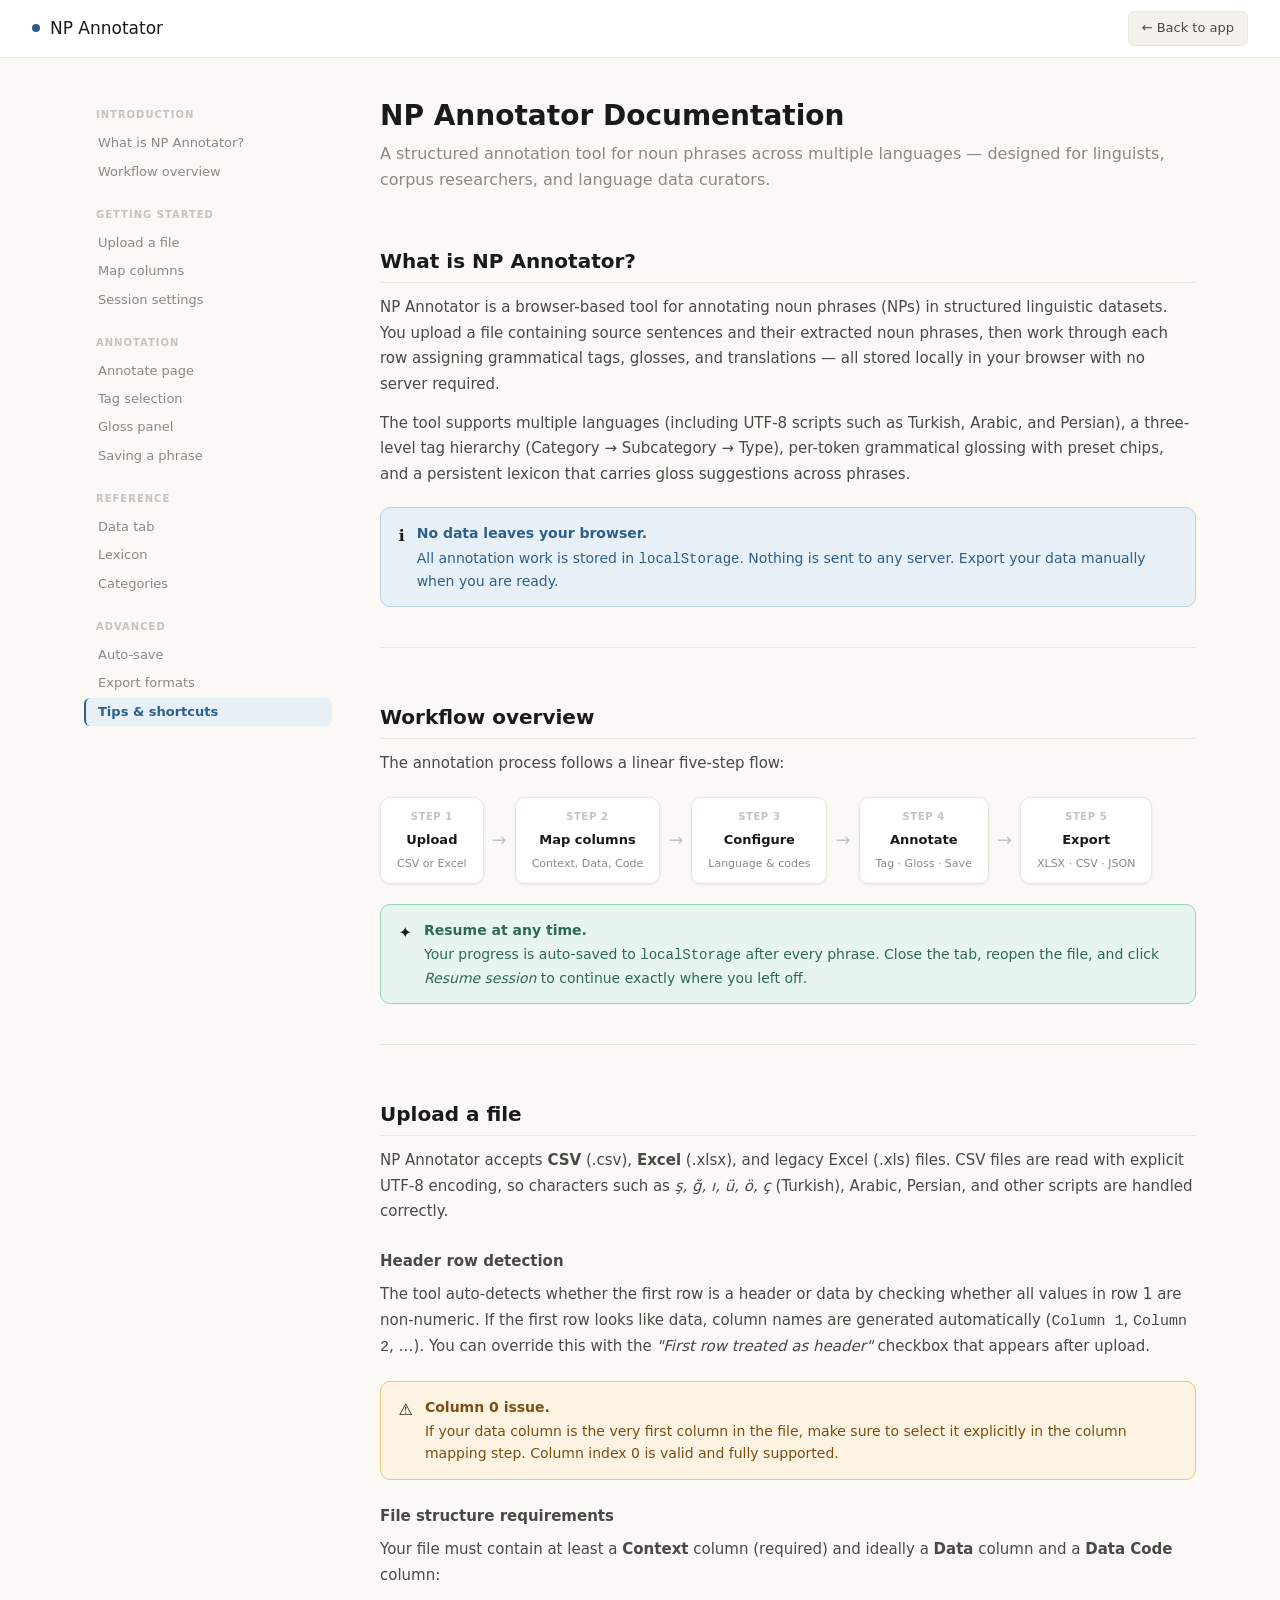
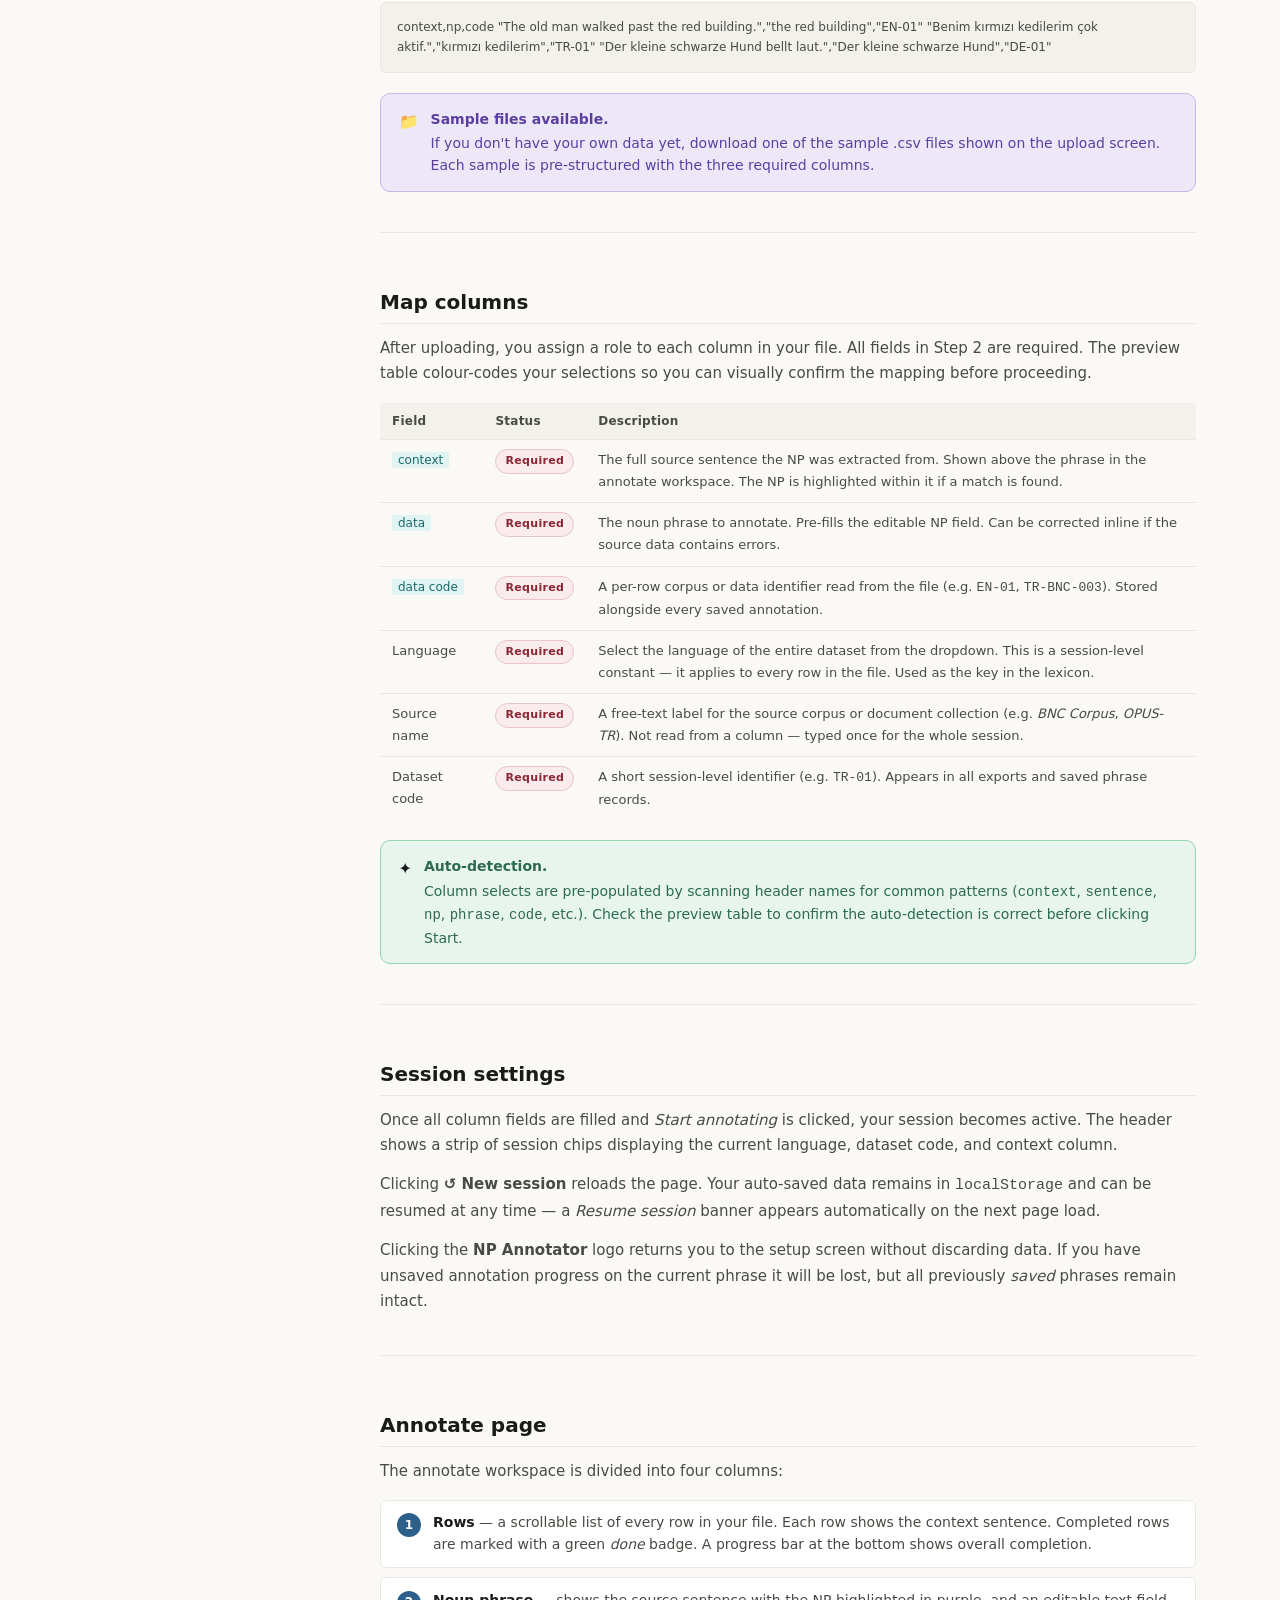
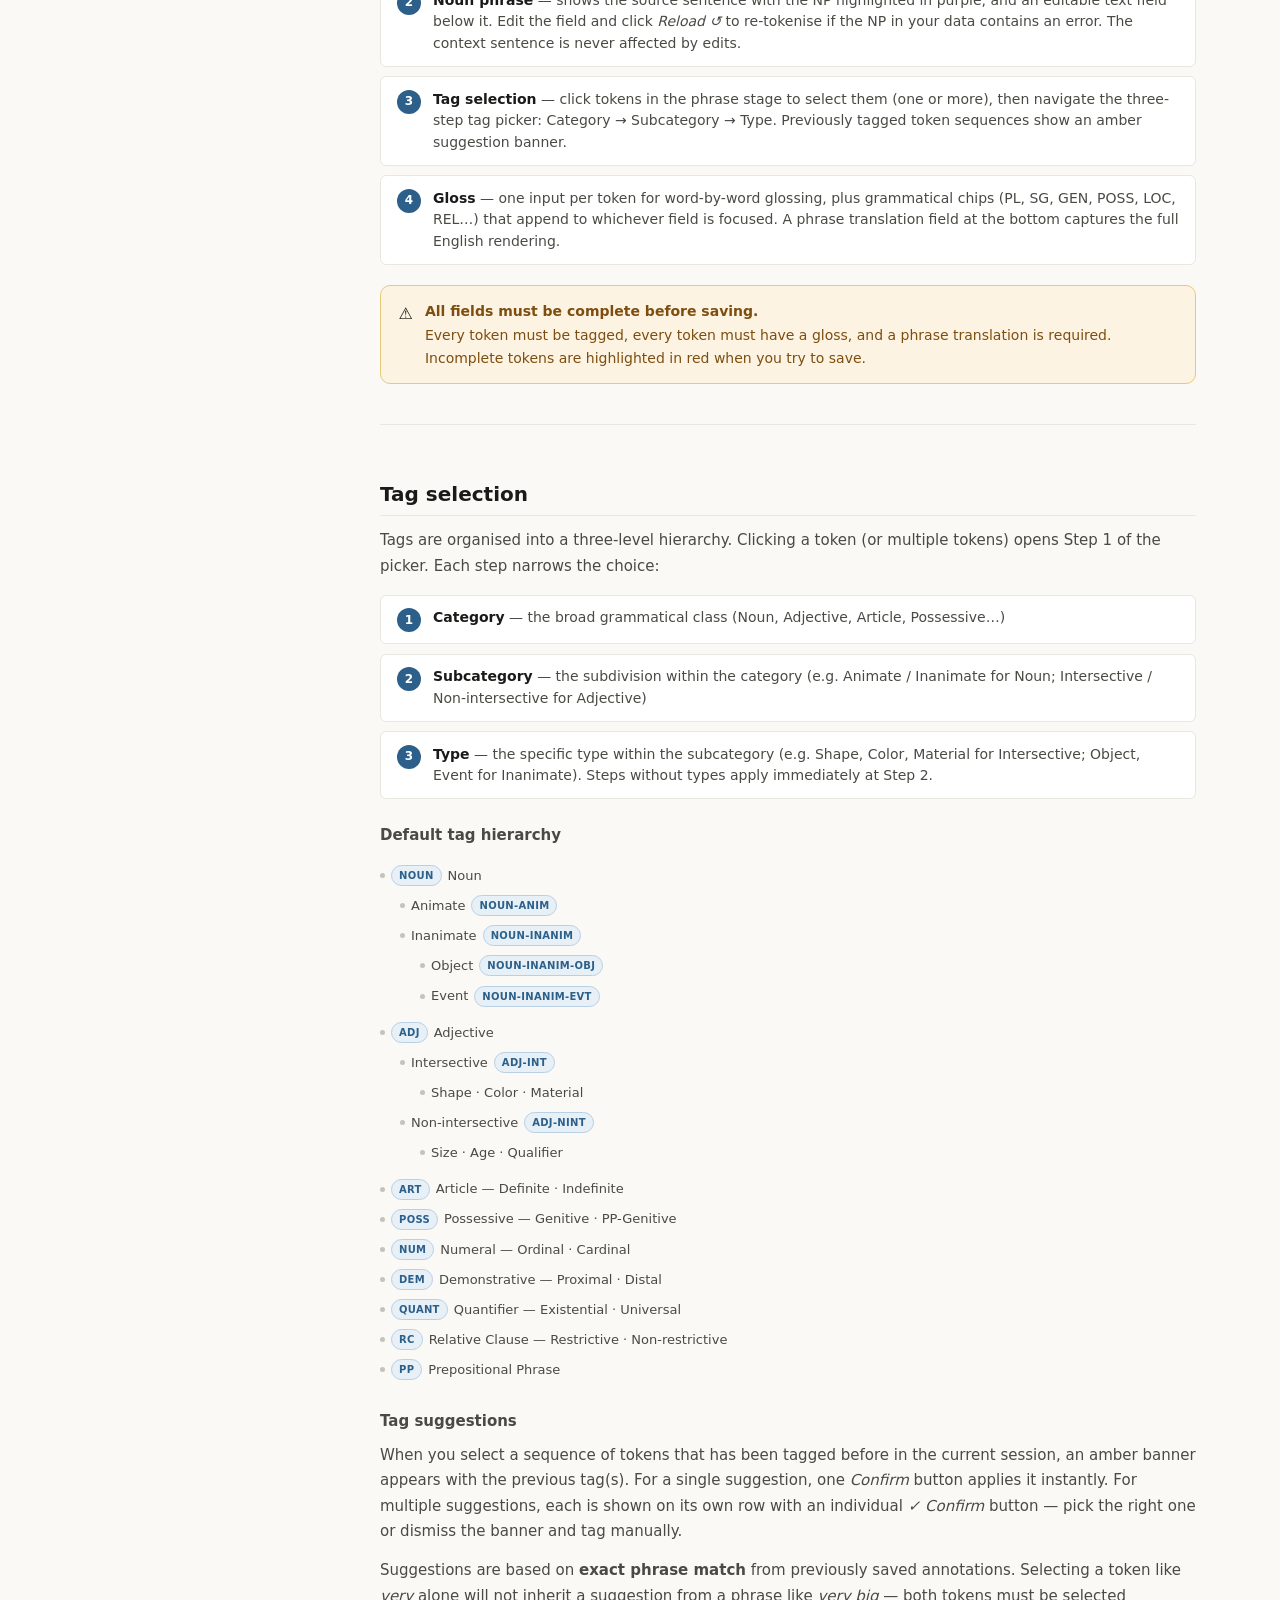
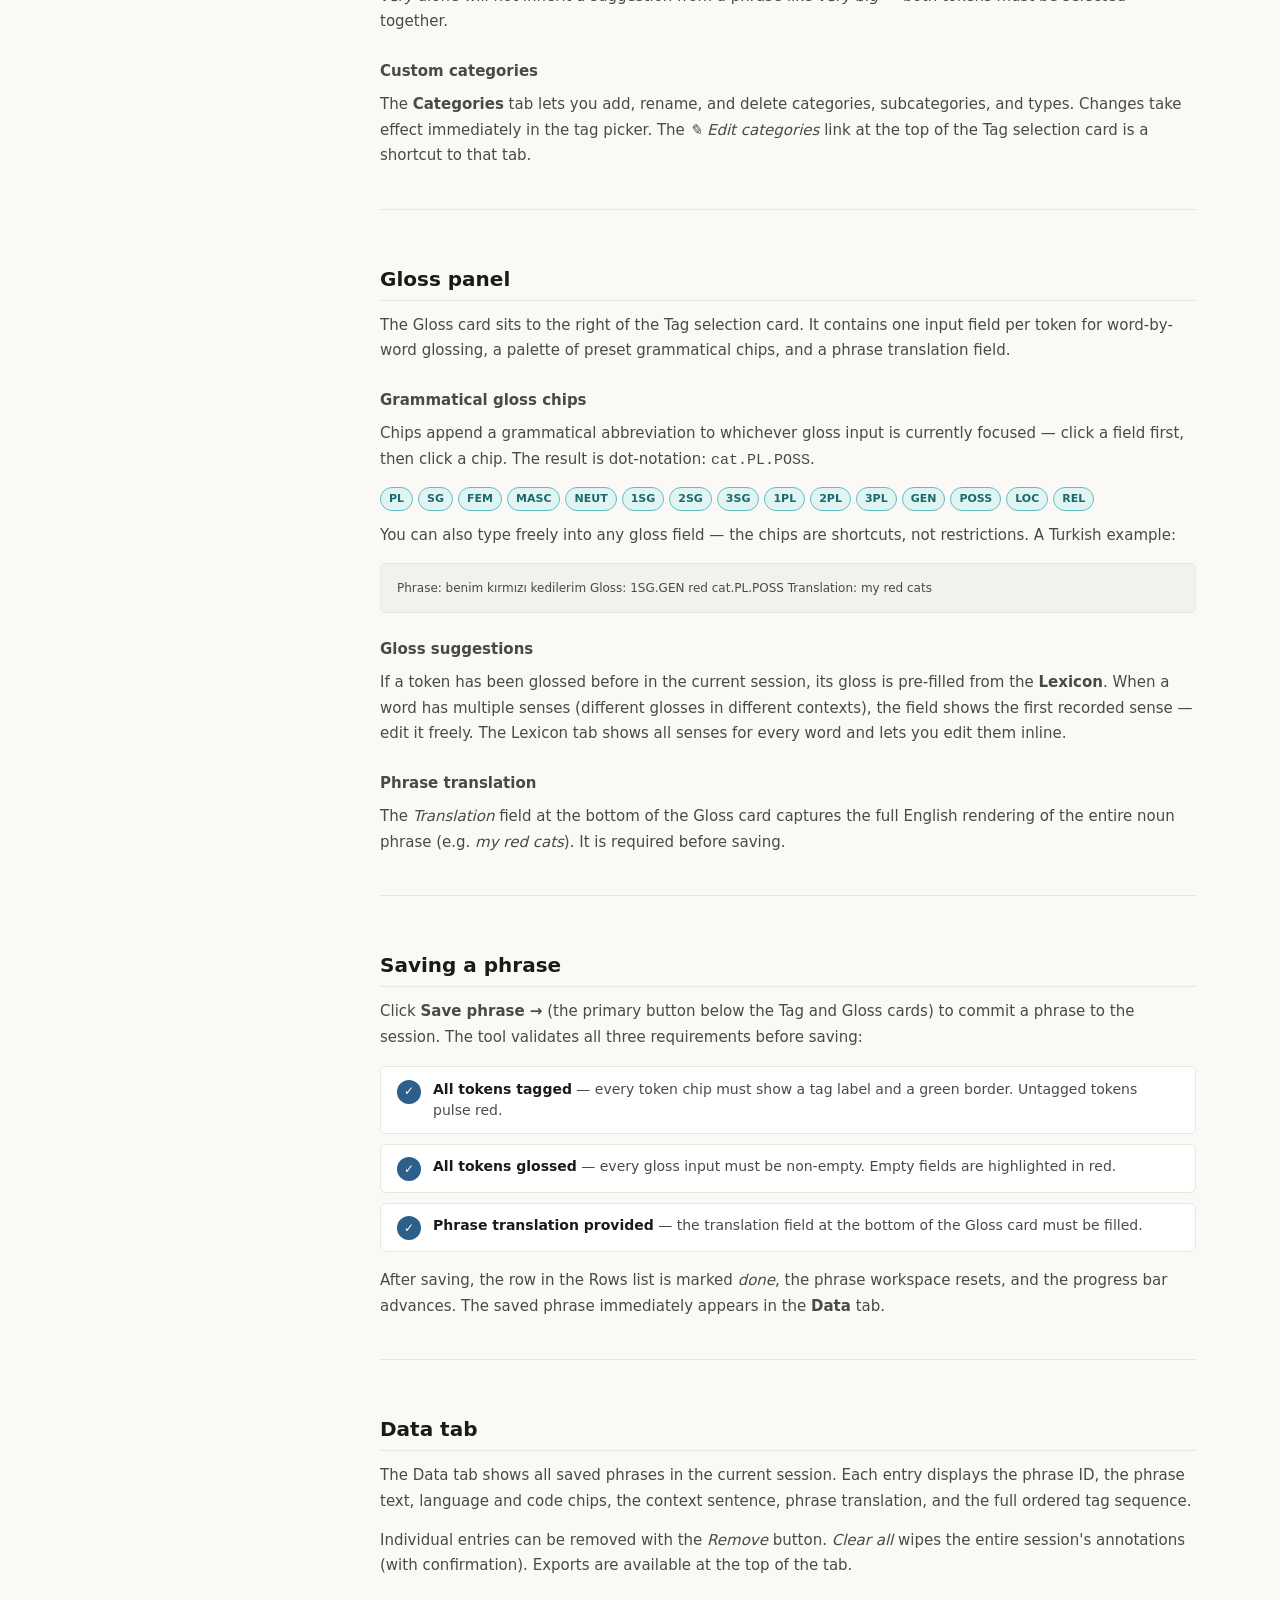
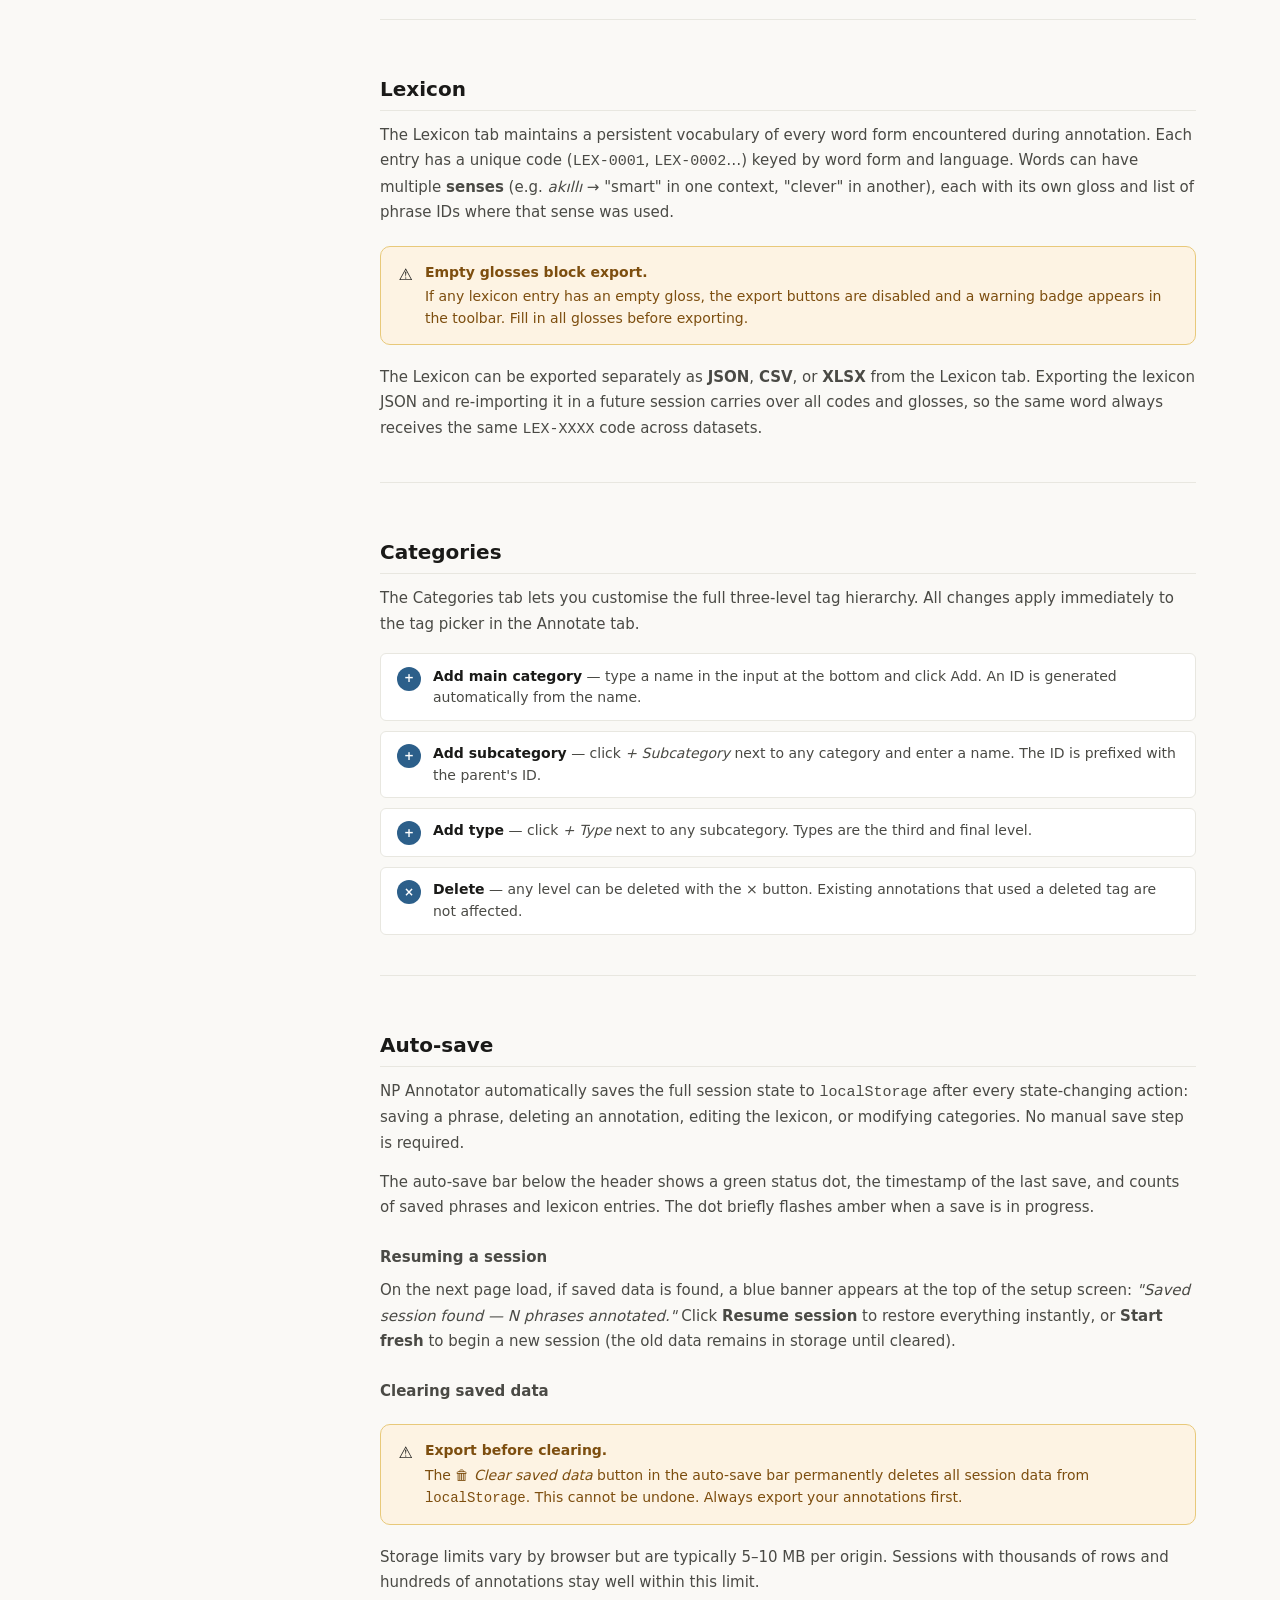
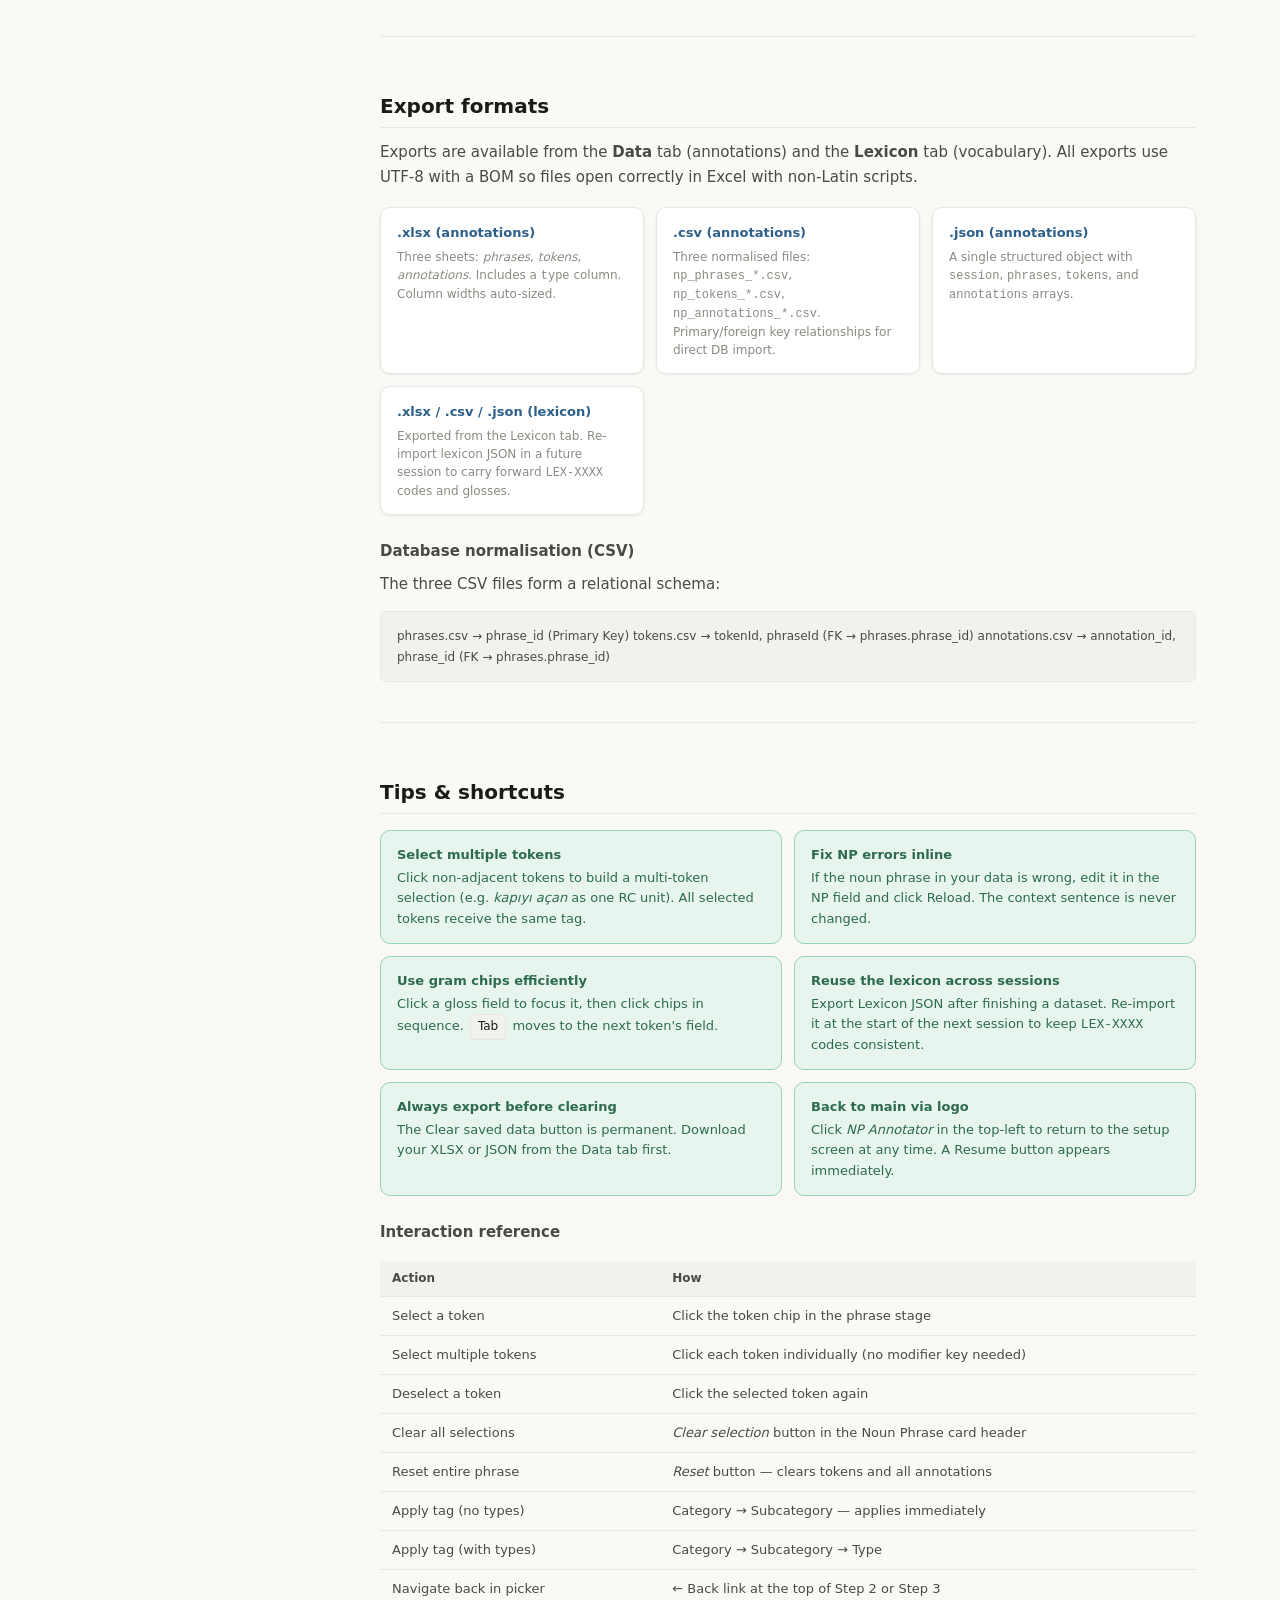
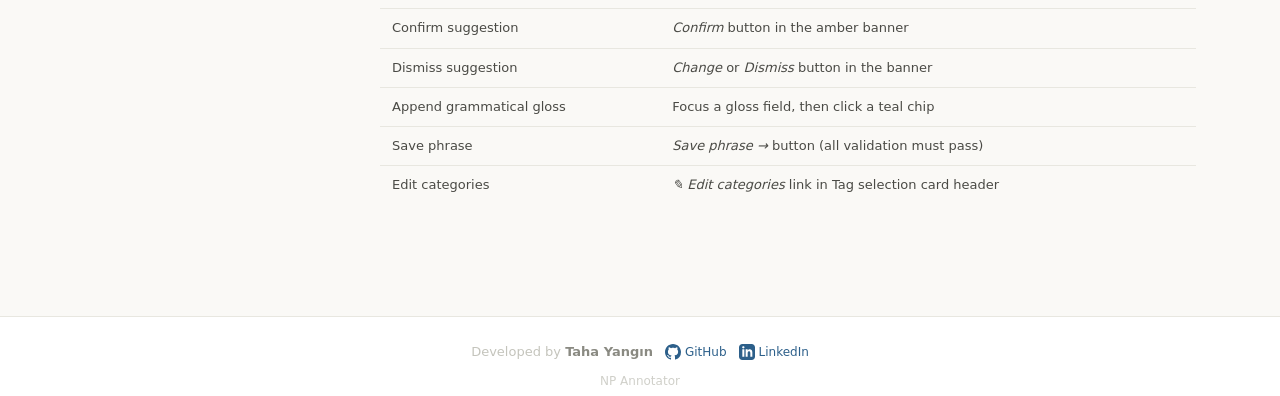
==== docs.html @ ec6b7343 "Commit" ====
<!DOCTYPE html>
<html lang="en">
<head>
<meta charset="UTF-8">
<meta name="viewport" content="width=device-width, initial-scale=1.0">
<meta name="robots" content="index, follow">
<title>NP Annotator — Documentation</title>
<link rel="canonical" href="https://tha-bit.github.io/docs.html" />
<meta name="description" content="Documentation for NP Annotator, a web-based tool for annotating noun phrases in linguistic datasets. Learn how to upload your data, configure annotation settings, and manage your lexicon."/>
<link rel="preload" href="docs.css" as="style">
<link rel="stylesheet" href="docs.css">
</head>
<body>

<!-- ══ HEADER ══ -->
<header>
  <a href="/" class="logo" title="Back to NP Annotator">
    <span class="logo-dot"></span>
    NP Annotator
  </a>
  <a href="/" class="back-link">
    ← Back to app
  </a>
</header>

<!-- ══ PAGE LAYOUT ══ -->
<div class="docs-layout">

  <!-- ══ SIDEBAR ══ -->
  <nav class="sidebar" aria-label="Documentation navigation">

    <div class="sidebar-heading">Introduction</div>
    <a href="#what-is"  class="sidebar-link">What is NP Annotator?</a>
    <a href="#workflow" class="sidebar-link">Workflow overview</a>

    <div class="sidebar-heading">Getting started</div>
    <a href="#upload"   class="sidebar-link">Upload a file</a>
    <a href="#columns"  class="sidebar-link">Map columns</a>
    <a href="#session"  class="sidebar-link">Session settings</a>

    <div class="sidebar-heading">Annotation</div>
    <a href="#annotate" class="sidebar-link">Annotate page</a>
    <a href="#tags"     class="sidebar-link">Tag selection</a>
    <a href="#gloss"    class="sidebar-link">Gloss panel</a>
    <a href="#saving"   class="sidebar-link">Saving a phrase</a>

    <div class="sidebar-heading">Reference</div>
    <a href="#data-tab"   class="sidebar-link">Data tab</a>
    <a href="#lexicon"    class="sidebar-link">Lexicon</a>
    <a href="#categories" class="sidebar-link">Categories</a>

    <div class="sidebar-heading">Advanced</div>
    <a href="#autosave" class="sidebar-link">Auto-save</a>
    <a href="#export"   class="sidebar-link">Export formats</a>
    <a href="#tips"     class="sidebar-link">Tips &amp; shortcuts</a>

  </nav>

  <!-- ══ CONTENT ══ -->
  <main class="docs-content">

    <h1 class="doc-title">NP Annotator Documentation</h1>
    <p class="doc-subtitle">
      A structured annotation tool for noun phrases across multiple languages —
      designed for linguists, corpus researchers, and language data curators.
    </p>

    <!-- ── What is NP Annotator ── -->
    <section class="doc-section" id="what-is">
      <h2 class="section-title">What is NP Annotator?</h2>
      <p>
        NP Annotator is a browser-based tool for annotating noun phrases (NPs) in structured linguistic datasets.
        You upload a file containing source sentences and their extracted noun phrases, then work through each row
        assigning grammatical tags, glosses, and translations — all stored locally in your browser with no server required.
      </p>
      <p>
        The tool supports multiple languages (including UTF-8 scripts such as Turkish, Arabic, and Persian),
        a three-level tag hierarchy (Category → Subcategory → Type), per-token grammatical glossing with
        preset chips, and a persistent lexicon that carries gloss suggestions across phrases.
      </p>
      <div class="callout info">
        <span class="callout-icon">ℹ</span>
        <div class="callout-body">
          <strong>No data leaves your browser.</strong>
          All annotation work is stored in <code>localStorage</code>. Nothing is sent to any server.
          Export your data manually when you are ready.
        </div>
      </div>
    </section>

    <hr class="divider">

    <!-- ── Workflow ── -->
    <section class="doc-section" id="workflow">
      <h2 class="section-title">Workflow overview</h2>
      <p>The annotation process follows a linear five-step flow:</p>

      <div class="workflow">
        <div class="wf-step">
          <span class="wf-step-num">Step 1</span>
          <span class="wf-step-label">Upload</span>
          <span class="wf-step-sub">CSV or Excel</span>
        </div>
        <span class="wf-arrow">→</span>
        <div class="wf-step">
          <span class="wf-step-num">Step 2</span>
          <span class="wf-step-label">Map columns</span>
          <span class="wf-step-sub">Context, Data, Code</span>
        </div>
        <span class="wf-arrow">→</span>
        <div class="wf-step">
          <span class="wf-step-num">Step 3</span>
          <span class="wf-step-label">Configure</span>
          <span class="wf-step-sub">Language &amp; codes</span>
        </div>
        <span class="wf-arrow">→</span>
        <div class="wf-step">
          <span class="wf-step-num">Step 4</span>
          <span class="wf-step-label">Annotate</span>
          <span class="wf-step-sub">Tag · Gloss · Save</span>
        </div>
        <span class="wf-arrow">→</span>
        <div class="wf-step">
          <span class="wf-step-num">Step 5</span>
          <span class="wf-step-label">Export</span>
          <span class="wf-step-sub">XLSX · CSV · JSON</span>
        </div>
      </div>

      <div class="callout tip">
        <span class="callout-icon">✦</span>
        <div class="callout-body">
          <strong>Resume at any time.</strong>
          Your progress is auto-saved to <code>localStorage</code> after every phrase. Close the tab, reopen the file,
          and click <em>Resume session</em> to continue exactly where you left off.
        </div>
      </div>
    </section>

    <hr class="divider">

    <!-- ── Upload ── -->
    <section class="doc-section" id="upload">
      <h2 class="section-title">Upload a file</h2>
      <p>
        NP Annotator accepts <strong>CSV</strong> (.csv), <strong>Excel</strong> (.xlsx), and legacy Excel (.xls) files.
        CSV files are read with explicit UTF-8 encoding, so characters such as <em>ş, ğ, ı, ü, ö, ç</em> (Turkish),
        Arabic, Persian, and other scripts are handled correctly.
      </p>

      <h3 class="subsection-title">Header row detection</h3>
      <p>
        The tool auto-detects whether the first row is a header or data by checking whether all values in row 1
        are non-numeric. If the first row looks like data, column names are generated automatically
        (<code>Column 1</code>, <code>Column 2</code>, …). You can override this with the
        <em>"First row treated as header"</em> checkbox that appears after upload.
      </p>

      <div class="callout warn">
        <span class="callout-icon">⚠</span>
        <div class="callout-body">
          <strong>Column 0 issue.</strong>
          If your data column is the very first column in the file, make sure to select it explicitly
          in the column mapping step. Column index 0 is valid and fully supported.
        </div>
      </div>

      <h3 class="subsection-title">File structure requirements</h3>
      <p>Your file must contain at least a <strong>Context</strong> column (required) and ideally a
      <strong>Data</strong> column and a <strong>Data Code</strong> column:</p>

      <div class="code-block">
context,np,code
"The old man walked past the red building.","the red building","EN-01"
"Benim kırmızı kedilerim çok aktif.","kırmızı kedilerim","TR-01"
"Der kleine schwarze Hund bellt laut.","Der kleine schwarze Hund","DE-01"
      </div>

      <div class="callout note">
        <span class="callout-icon">📁</span>
        <div class="callout-body">
          <strong>Sample files available.</strong>
          If you don't have your own data yet, download one of the sample .csv files shown on the upload screen.
          Each sample is pre-structured with the three required columns.
        </div>
      </div>
    </section>

    <hr class="divider">

    <!-- ── Column mapping ── -->
    <section class="doc-section" id="columns">
      <h2 class="section-title">Map columns</h2>
      <p>
        After uploading, you assign a role to each column in your file. All fields in Step 2 are required.
        The preview table colour-codes your selections so you can visually confirm the mapping before proceeding.
      </p>

      <table class="col-map-table">
        <thead>
          <tr>
            <th>Field</th>
            <th>Status</th>
            <th>Description</th>
          </tr>
        </thead>
        <tbody>
          <tr>
            <td><span class="col-name">context</span></td>
            <td><span class="badge badge-required">Required</span></td>
            <td>The full source sentence the NP was extracted from. Shown above the phrase in the annotate workspace. The NP is highlighted within it if a match is found.</td>
          </tr>
          <tr>
            <td><span class="col-name">data</span></td>
            <td><span class="badge badge-required">Required</span></td>
            <td>The noun phrase to annotate. Pre-fills the editable NP field. Can be corrected inline if the source data contains errors.</td>
          </tr>
          <tr>
            <td><span class="col-name">data code</span></td>
            <td><span class="badge badge-required">Required</span></td>
            <td>A per-row corpus or data identifier read from the file (e.g. <code>EN-01</code>, <code>TR-BNC-003</code>). Stored alongside every saved annotation.</td>
          </tr>
          <tr>
            <td>Language</td>
            <td><span class="badge badge-required">Required</span></td>
            <td>Select the language of the entire dataset from the dropdown. This is a session-level constant — it applies to every row in the file. Used as the key in the lexicon.</td>
          </tr>
          <tr>
            <td>Source name</td>
            <td><span class="badge badge-required">Required</span></td>
            <td>A free-text label for the source corpus or document collection (e.g. <em>BNC Corpus</em>, <em>OPUS-TR</em>). Not read from a column — typed once for the whole session.</td>
          </tr>
          <tr>
            <td>Dataset code</td>
            <td><span class="badge badge-required">Required</span></td>
            <td>A short session-level identifier (e.g. <code>TR-01</code>). Appears in all exports and saved phrase records.</td>
          </tr>
        </tbody>
      </table>

      <div class="callout tip">
        <span class="callout-icon">✦</span>
        <div class="callout-body">
          <strong>Auto-detection.</strong>
          Column selects are pre-populated by scanning header names for common patterns
          (<code>context</code>, <code>sentence</code>, <code>np</code>, <code>phrase</code>, <code>code</code>, etc.).
          Check the preview table to confirm the auto-detection is correct before clicking Start.
        </div>
      </div>
    </section>

    <hr class="divider">

    <!-- ── Session settings ── -->
    <section class="doc-section" id="session">
      <h2 class="section-title">Session settings</h2>
      <p>
        Once all column fields are filled and <em>Start annotating</em> is clicked, your session becomes active.
        The header shows a strip of session chips displaying the current language, dataset code, and context column.
      </p>
      <p>
        Clicking <strong>↺ New session</strong> reloads the page. Your auto-saved data remains in
        <code>localStorage</code> and can be resumed at any time — a <em>Resume session</em> banner
        appears automatically on the next page load.
      </p>
      <p>
        Clicking the <strong>NP Annotator</strong> logo returns you to the setup screen without discarding data.
        If you have unsaved annotation progress on the current phrase it will be lost, but all previously
        <em>saved</em> phrases remain intact.
      </p>
    </section>

    <hr class="divider">

    <!-- ── Annotate page ── -->
    <section class="doc-section" id="annotate">
      <h2 class="section-title">Annotate page</h2>
      <p>The annotate workspace is divided into four columns:</p>

      <ol class="step-list">
        <li>
          <span class="step-num-badge">1</span>
          <div class="step-body">
            <strong>Rows</strong> — a scrollable list of every row in your file.
            Each row shows the context sentence. Completed rows are marked with a green <em>done</em> badge.
            A progress bar at the bottom shows overall completion.
          </div>
        </li>
        <li>
          <span class="step-num-badge">2</span>
          <div class="step-body">
            <strong>Noun phrase</strong> — shows the source sentence with the NP highlighted in purple,
            and an editable text field below it. Edit the field and click <em>Reload ↺</em> to re-tokenise
            if the NP in your data contains an error. The context sentence is never affected by edits.
          </div>
        </li>
        <li>
          <span class="step-num-badge">3</span>
          <div class="step-body">
            <strong>Tag selection</strong> — click tokens in the phrase stage to select them (one or more),
            then navigate the three-step tag picker: Category → Subcategory → Type.
            Previously tagged token sequences show an amber suggestion banner.
          </div>
        </li>
        <li>
          <span class="step-num-badge">4</span>
          <div class="step-body">
            <strong>Gloss</strong> — one input per token for word-by-word glossing, plus grammatical chips
            (PL, SG, GEN, POSS, LOC, REL…) that append to whichever field is focused.
            A phrase translation field at the bottom captures the full English rendering.
          </div>
        </li>
      </ol>

      <div class="callout warn">
        <span class="callout-icon">⚠</span>
        <div class="callout-body">
          <strong>All fields must be complete before saving.</strong>
          Every token must be tagged, every token must have a gloss, and a phrase translation is required.
          Incomplete tokens are highlighted in red when you try to save.
        </div>
      </div>
    </section>

    <hr class="divider">

    <!-- ── Tag selection ── -->
    <section class="doc-section" id="tags">
      <h2 class="section-title">Tag selection</h2>
      <p>
        Tags are organised into a three-level hierarchy. Clicking a token (or multiple tokens) opens
        Step 1 of the picker. Each step narrows the choice:
      </p>

      <ol class="step-list">
        <li><span class="step-num-badge">1</span><div class="step-body"><strong>Category</strong> — the broad grammatical class (Noun, Adjective, Article, Possessive…)</div></li>
        <li><span class="step-num-badge">2</span><div class="step-body"><strong>Subcategory</strong> — the subdivision within the category (e.g. Animate / Inanimate for Noun; Intersective / Non-intersective for Adjective)</div></li>
        <li><span class="step-num-badge">3</span><div class="step-body"><strong>Type</strong> — the specific type within the subcategory (e.g. Shape, Color, Material for Intersective; Object, Event for Inanimate). Steps without types apply immediately at Step 2.</div></li>
      </ol>

      <h3 class="subsection-title">Default tag hierarchy</h3>
      <div class="tag-tree">

        <div class="tag-tree-row"><span class="tag-tree-dot"></span><span class="badge badge-tag">NOUN</span> Noun</div>
        <div class="tag-tree-row tag-tree-indent"><span class="tag-tree-dot"></span> Animate <span class="badge badge-tag">NOUN-ANIM</span></div>
        <div class="tag-tree-row tag-tree-indent"><span class="tag-tree-dot"></span> Inanimate <span class="badge badge-tag">NOUN-INANIM</span></div>
        <div class="tag-tree-row tag-tree-indent-2"><span class="tag-tree-dot"></span> Object <span class="badge badge-tag">NOUN-INANIM-OBJ</span></div>
        <div class="tag-tree-row tag-tree-indent-2"><span class="tag-tree-dot"></span> Event <span class="badge badge-tag">NOUN-INANIM-EVT</span></div>

        <div class="tag-tree-row" style="margin-top:.4rem"><span class="tag-tree-dot"></span><span class="badge badge-tag">ADJ</span> Adjective</div>
        <div class="tag-tree-row tag-tree-indent"><span class="tag-tree-dot"></span> Intersective <span class="badge badge-tag">ADJ-INT</span></div>
        <div class="tag-tree-row tag-tree-indent-2"><span class="tag-tree-dot"></span> Shape · Color · Material</div>
        <div class="tag-tree-row tag-tree-indent"><span class="tag-tree-dot"></span> Non-intersective <span class="badge badge-tag">ADJ-NINT</span></div>
        <div class="tag-tree-row tag-tree-indent-2"><span class="tag-tree-dot"></span> Size · Age · Qualifier</div>

        <div class="tag-tree-row" style="margin-top:.4rem"><span class="tag-tree-dot"></span><span class="badge badge-tag">ART</span> Article — Definite · Indefinite</div>
        <div class="tag-tree-row"><span class="tag-tree-dot"></span><span class="badge badge-tag">POSS</span> Possessive — Genitive · PP-Genitive</div>
        <div class="tag-tree-row"><span class="tag-tree-dot"></span><span class="badge badge-tag">NUM</span> Numeral — Ordinal · Cardinal</div>
        <div class="tag-tree-row"><span class="tag-tree-dot"></span><span class="badge badge-tag">DEM</span> Demonstrative — Proximal · Distal</div>
        <div class="tag-tree-row"><span class="tag-tree-dot"></span><span class="badge badge-tag">QUANT</span> Quantifier — Existential · Universal</div>
        <div class="tag-tree-row"><span class="tag-tree-dot"></span><span class="badge badge-tag">RC</span> Relative Clause — Restrictive · Non-restrictive</div>
        <div class="tag-tree-row"><span class="tag-tree-dot"></span><span class="badge badge-tag">PP</span> Prepositional Phrase</div>
      </div>

      <h3 class="subsection-title">Tag suggestions</h3>
      <p>
        When you select a sequence of tokens that has been tagged before in the current session,
        an amber banner appears with the previous tag(s). For a single suggestion, one
        <em>Confirm</em> button applies it instantly. For multiple suggestions, each is shown
        on its own row with an individual <em>✓ Confirm</em> button — pick the right one or
        dismiss the banner and tag manually.
      </p>
      <p>
        Suggestions are based on <strong>exact phrase match</strong> from previously saved annotations.
        Selecting a token like <em>very</em> alone will not inherit a suggestion from a phrase like <em>very big</em> — both
        tokens must be selected together.
      </p>

      <h3 class="subsection-title">Custom categories</h3>
      <p>
        The <strong>Categories</strong> tab lets you add, rename, and delete categories, subcategories, and types.
        Changes take effect immediately in the tag picker. The <em>✎ Edit categories</em> link at the top of
        the Tag selection card is a shortcut to that tab.
      </p>
    </section>

    <hr class="divider">

    <!-- ── Gloss panel ── -->
    <section class="doc-section" id="gloss">
      <h2 class="section-title">Gloss panel</h2>
      <p>
        The Gloss card sits to the right of the Tag selection card. It contains one input field per token
        for word-by-word glossing, a palette of preset grammatical chips, and a phrase translation field.
      </p>

      <h3 class="subsection-title">Grammatical gloss chips</h3>
      <p>
        Chips append a grammatical abbreviation to whichever gloss input is currently focused —
        click a field first, then click a chip. The result is dot-notation: <code>cat.PL.POSS</code>.
      </p>
      <div class="gram-chips-preview">
        <span class="gram-chip-doc">PL</span>
        <span class="gram-chip-doc">SG</span>
        <span class="gram-chip-doc">FEM</span>
        <span class="gram-chip-doc">MASC</span>
        <span class="gram-chip-doc">NEUT</span>
        <span class="gram-chip-doc">1SG</span>
        <span class="gram-chip-doc">2SG</span>
        <span class="gram-chip-doc">3SG</span>
        <span class="gram-chip-doc">1PL</span>
        <span class="gram-chip-doc">2PL</span>
        <span class="gram-chip-doc">3PL</span>
        <span class="gram-chip-doc">GEN</span>
        <span class="gram-chip-doc">POSS</span>
        <span class="gram-chip-doc">LOC</span>
        <span class="gram-chip-doc">REL</span>
      </div>

      <p>
        You can also type freely into any gloss field — the chips are shortcuts, not restrictions.
        A Turkish example:
      </p>
      <div class="code-block">
Phrase:  benim   kırmızı   kedilerim
Gloss:   1SG.GEN   red     cat.PL.POSS
Translation: my red cats
      </div>

      <h3 class="subsection-title">Gloss suggestions</h3>
      <p>
        If a token has been glossed before in the current session, its gloss is pre-filled from the
        <strong>Lexicon</strong>. When a word has multiple senses (different glosses in different contexts),
        the field shows the first recorded sense — edit it freely. The Lexicon tab shows all senses for
        every word and lets you edit them inline.
      </p>

      <h3 class="subsection-title">Phrase translation</h3>
      <p>
        The <em>Translation</em> field at the bottom of the Gloss card captures the full English
        rendering of the entire noun phrase (e.g. <em>my red cats</em>). It is required before saving.
      </p>
    </section>

    <hr class="divider">

    <!-- ── Saving ── -->
    <section class="doc-section" id="saving">
      <h2 class="section-title">Saving a phrase</h2>
      <p>
        Click <strong>Save phrase →</strong> (the primary button below the Tag and Gloss cards) to commit
        a phrase to the session. The tool validates all three requirements before saving:
      </p>
      <ol class="step-list">
        <li><span class="step-num-badge">✓</span><div class="step-body"><strong>All tokens tagged</strong> — every token chip must show a tag label and a green border. Untagged tokens pulse red.</div></li>
        <li><span class="step-num-badge">✓</span><div class="step-body"><strong>All tokens glossed</strong> — every gloss input must be non-empty. Empty fields are highlighted in red.</div></li>
        <li><span class="step-num-badge">✓</span><div class="step-body"><strong>Phrase translation provided</strong> — the translation field at the bottom of the Gloss card must be filled.</div></li>
      </ol>
      <p>
        After saving, the row in the Rows list is marked <em>done</em>, the phrase workspace resets,
        and the progress bar advances. The saved phrase immediately appears in the <strong>Data</strong> tab.
      </p>
    </section>

    <hr class="divider">

    <!-- ── Data tab ── -->
    <section class="doc-section" id="data-tab">
      <h2 class="section-title">Data tab</h2>
      <p>
        The Data tab shows all saved phrases in the current session. Each entry displays the phrase ID,
        the phrase text, language and code chips, the context sentence, phrase translation, and the full
        ordered tag sequence.
      </p>
      <p>
        Individual entries can be removed with the <em>Remove</em> button. <em>Clear all</em> wipes
        the entire session's annotations (with confirmation). Exports are available at the top of the tab.
      </p>
    </section>

    <hr class="divider">

    <!-- ── Lexicon ── -->
    <section class="doc-section" id="lexicon">
      <h2 class="section-title">Lexicon</h2>
      <p>
        The Lexicon tab maintains a persistent vocabulary of every word form encountered during annotation.
        Each entry has a unique code (<code>LEX-0001</code>, <code>LEX-0002</code>…) keyed by
        word form and language. Words can have multiple <strong>senses</strong> (e.g. <em>akıllı</em>
        → "smart" in one context, "clever" in another), each with its own gloss and list of phrase IDs
        where that sense was used.
      </p>

      <div class="callout warn">
        <span class="callout-icon">⚠</span>
        <div class="callout-body">
          <strong>Empty glosses block export.</strong>
          If any lexicon entry has an empty gloss, the export buttons are disabled and a warning
          badge appears in the toolbar. Fill in all glosses before exporting.
        </div>
      </div>

      <p>
        The Lexicon can be exported separately as <strong>JSON</strong>, <strong>CSV</strong>, or
        <strong>XLSX</strong> from the Lexicon tab. Exporting the lexicon JSON and re-importing it
        in a future session carries over all codes and glosses, so the same word always receives
        the same <code>LEX-XXXX</code> code across datasets.
      </p>
    </section>

    <hr class="divider">

    <!-- ── Categories ── -->
    <section class="doc-section" id="categories">
      <h2 class="section-title">Categories</h2>
      <p>
        The Categories tab lets you customise the full three-level tag hierarchy.
        All changes apply immediately to the tag picker in the Annotate tab.
      </p>
      <ul class="step-list">
        <li><span class="step-num-badge">+</span><div class="step-body"><strong>Add main category</strong> — type a name in the input at the bottom and click Add. An ID is generated automatically from the name.</div></li>
        <li><span class="step-num-badge">+</span><div class="step-body"><strong>Add subcategory</strong> — click <em>+ Subcategory</em> next to any category and enter a name. The ID is prefixed with the parent's ID.</div></li>
        <li><span class="step-num-badge">+</span><div class="step-body"><strong>Add type</strong> — click <em>+ Type</em> next to any subcategory. Types are the third and final level.</div></li>
        <li><span class="step-num-badge">×</span><div class="step-body"><strong>Delete</strong> — any level can be deleted with the × button. Existing annotations that used a deleted tag are not affected.</div></li>
      </ul>
    </section>

    <hr class="divider">

    <!-- ── Auto-save ── -->
    <section class="doc-section" id="autosave">
      <h2 class="section-title">Auto-save</h2>
      <p>
        NP Annotator automatically saves the full session state to <code>localStorage</code> after every
        state-changing action: saving a phrase, deleting an annotation, editing the lexicon, or modifying
        categories. No manual save step is required.
      </p>
      <p>
        The auto-save bar below the header shows a green status dot, the timestamp of the last save,
        and counts of saved phrases and lexicon entries. The dot briefly flashes amber when a save
        is in progress.
      </p>
      <h3 class="subsection-title">Resuming a session</h3>
      <p>
        On the next page load, if saved data is found, a blue banner appears at the top of the setup screen:
        <em>"Saved session found — N phrases annotated."</em> Click <strong>Resume session</strong> to
        restore everything instantly, or <strong>Start fresh</strong> to begin a new session
        (the old data remains in storage until cleared).
      </p>
      <h3 class="subsection-title">Clearing saved data</h3>
      <div class="callout warn">
        <span class="callout-icon">⚠</span>
        <div class="callout-body">
          <strong>Export before clearing.</strong>
          The 🗑 <em>Clear saved data</em> button in the auto-save bar permanently deletes all session data
          from <code>localStorage</code>. This cannot be undone. Always export your annotations first.
        </div>
      </div>
      <p>
        Storage limits vary by browser but are typically 5–10 MB per origin.
        Sessions with thousands of rows and hundreds of annotations stay well within this limit.
      </p>
    </section>

    <hr class="divider">

    <!-- ── Export ── -->
    <section class="doc-section" id="export">
      <h2 class="section-title">Export formats</h2>
      <p>
        Exports are available from the <strong>Data</strong> tab (annotations) and the
        <strong>Lexicon</strong> tab (vocabulary). All exports use UTF-8 with a BOM so files
        open correctly in Excel with non-Latin scripts.
      </p>

      <div class="export-cards">
        <div class="export-card">
          <div class="export-card-format">.xlsx (annotations)</div>
          <div class="export-card-desc">Three sheets: <em>phrases</em>, <em>tokens</em>, <em>annotations</em>. Includes a <code>type</code> column. Column widths auto-sized.</div>
        </div>
        <div class="export-card">
          <div class="export-card-format">.csv (annotations)</div>
          <div class="export-card-desc">Three normalised files: <code>np_phrases_*.csv</code>, <code>np_tokens_*.csv</code>, <code>np_annotations_*.csv</code>. Primary/foreign key relationships for direct DB import.</div>
        </div>
        <div class="export-card">
          <div class="export-card-format">.json (annotations)</div>
          <div class="export-card-desc">A single structured object with <code>session</code>, <code>phrases</code>, <code>tokens</code>, and <code>annotations</code> arrays.</div>
        </div>
        <div class="export-card">
          <div class="export-card-format">.xlsx / .csv / .json (lexicon)</div>
          <div class="export-card-desc">Exported from the Lexicon tab. Re-import lexicon JSON in a future session to carry forward <code>LEX-XXXX</code> codes and glosses.</div>
        </div>
      </div>

      <h3 class="subsection-title">Database normalisation (CSV)</h3>
      <p>The three CSV files form a relational schema:</p>
      <div class="code-block">
phrases.csv  →  phrase_id  (Primary Key)
tokens.csv   →  tokenId, phraseId  (FK → phrases.phrase_id)
annotations.csv → annotation_id, phrase_id  (FK → phrases.phrase_id)
      </div>
    </section>

    <hr class="divider">

    <!-- ── Tips ── -->
    <section class="doc-section" id="tips">
      <h2 class="section-title">Tips &amp; shortcuts</h2>

      <div class="tips-grid">
        <div class="tip-card">
          <strong>Select multiple tokens</strong>
          Click non-adjacent tokens to build a multi-token selection (e.g. <em>kapıyı açan</em> as one RC unit). All selected tokens receive the same tag.
        </div>
        <div class="tip-card">
          <strong>Fix NP errors inline</strong>
          If the noun phrase in your data is wrong, edit it in the NP field and click Reload. The context sentence is never changed.
        </div>
        <div class="tip-card">
          <strong>Use gram chips efficiently</strong>
          Click a gloss field to focus it, then click chips in sequence. <kbd>Tab</kbd> moves to the next token's field.
        </div>
        <div class="tip-card">
          <strong>Reuse the lexicon across sessions</strong>
          Export Lexicon JSON after finishing a dataset. Re-import it at the start of the next session to keep <code>LEX-XXXX</code> codes consistent.
        </div>
        <div class="tip-card">
          <strong>Always export before clearing</strong>
          The Clear saved data button is permanent. Download your XLSX or JSON from the Data tab first.
        </div>
        <div class="tip-card">
          <strong>Back to main via logo</strong>
          Click <em>NP Annotator</em> in the top-left to return to the setup screen at any time. A Resume button appears immediately.
        </div>
      </div>

      <h3 class="subsection-title">Interaction reference</h3>
      <table class="shortcut-table">
        <thead>
          <tr>
            <th>Action</th>
            <th>How</th>
          </tr>
        </thead>
        <tbody>
          <tr><td>Select a token</td><td>Click the token chip in the phrase stage</td></tr>
          <tr><td>Select multiple tokens</td><td>Click each token individually (no modifier key needed)</td></tr>
          <tr><td>Deselect a token</td><td>Click the selected token again</td></tr>
          <tr><td>Clear all selections</td><td><em>Clear selection</em> button in the Noun Phrase card header</td></tr>
          <tr><td>Reset entire phrase</td><td><em>Reset</em> button — clears tokens and all annotations</td></tr>
          <tr><td>Apply tag (no types)</td><td>Category → Subcategory — applies immediately</td></tr>
          <tr><td>Apply tag (with types)</td><td>Category → Subcategory → Type</td></tr>
          <tr><td>Navigate back in picker</td><td>← Back link at the top of Step 2 or Step 3</td></tr>
          <tr><td>Confirm suggestion</td><td><em>Confirm</em> button in the amber banner</td></tr>
          <tr><td>Dismiss suggestion</td><td><em>Change</em> or <em>Dismiss</em> button in the banner</td></tr>
          <tr><td>Append grammatical gloss</td><td>Focus a gloss field, then click a teal chip</td></tr>
          <tr><td>Save phrase</td><td><em>Save phrase →</em> button (all validation must pass)</td></tr>
          <tr><td>Edit categories</td><td><em>✎ Edit categories</em> link in Tag selection card header</td></tr>
        </tbody>
      </table>
    </section>

  </main>
</div>

<!-- ══ FOOTER ══ -->
<footer style="text-align:center; padding:1.5rem 2rem; border-top:var(--border); font-size:12px; color:var(--ink-4); background:white; margin-top:2rem; display:flex; flex-direction:column; align-items:center; gap:8px;">
  
  <div style="display:flex; align-items:center; gap:12px;">
    <span style="font-size:13px;">Developed by <strong style="color:var(--ink-3)">Taha Yangın</strong></span>
    
    <a href="https://github.com/tha-bit" target="_blank" rel="noopener" style="display:flex; align-items:center; color:var(--accent); text-decoration:none;">
      <svg height="16" width="16" viewBox="0 0 16 16" fill="currentColor" style="margin-right:4px;">
        <path d="M8 0C3.58 0 0 3.58 0 8c0 3.54 2.29 6.53 5.47 7.59.4.07.55-.17.55-.38 0-.19-.01-.82-.01-1.49-2.01.37-2.53-.49-2.69-.94-.09-.23-.48-.94-.82-1.13-.28-.15-.68-.52-.01-.53.63-.01 1.08.58 1.23.82.72 1.21 1.87.87 2.33.66.07-.52.28-.87.51-1.07-1.78-.2-3.64-.89-3.64-3.95 0-.87.31-1.59.82-2.15-.08-.2-.36-1.02.08-2.12 0 0 .67-.21 2.2.82.64-.18 1.32-.27 2-.27.68 0 1.36.09 2 .27 1.53-1.04 2.2-.82 2.2-.82.44 1.1.16 1.92.08 2.12.51.56.82 1.27.82 2.15 0 3.07-1.87 3.75-3.65 3.95.29.25.54.73.54 1.48 0 1.07-.01 1.93-.01 2.2 0 .21.15.46.55.38A8.013 8.013 0 0016 8c0-4.42-3.58-8-8-8z"></path>
      </svg>
      GitHub
    </a>

    <a href="https://linkedin.com/in/tahayangin" target="_blank" rel="noopener" style="display:flex; align-items:center; color:var(--accent); text-decoration:none;">
      <svg height="16" width="16" viewBox="0 0 24 24" fill="currentColor" style="margin-right:4px;">
        <path d="M19 0h-14c-2.761 0-5 2.239-5 5v14c0 2.761 2.239 5 5 5h14c2.762 0 5-2.239 5-5v-14c0-2.761-2.238-5-5-5zm-11 19h-3v-11h3v11zm-1.5-12.268c-.966 0-1.75-.79-1.75-1.764s.784-1.764 1.75-1.764 1.75.79 1.75 1.764-.783 1.764-1.75 1.764zm13.5 12.268h-3v-5.604c0-3.368-4-3.113-4 0v5.604h-3v-11h3v1.765c1.396-2.586 7-2.777 7 2.476v6.759z"></path>
      </svg>
      LinkedIn
    </a>
  </div>

  <div style="opacity:0.8;">NP Annotator</div>
</footer>

<script src="docs.js" defer></script>

</body>
</html>
---- docs.css ----
/* ══ Design tokens (mirrored from styles.css) ══ */
*, *::before, *::after { box-sizing: border-box; margin: 0; padding: 0; }

:root {
  --ink:          #1a1a18;
  --ink-2:        #4a4a45;
  --ink-3:        #8a8a82;
  --ink-4:        #c4c4bc;
  --paper:        #faf9f6;
  --paper-2:      #f2f1ec;
  --paper-3:      #e8e7e0;
  --accent:       #2c5f8a;
  --accent-light: #e8f0f7;
  --accent-mid:   #b8cfe4;
  --green:        #2d6a4f;
  --green-light:  #e8f5ef;
  --green-mid:    #95d5b2;
  --amber:        #7d4e0f;
  --amber-light:  #fdf3e3;
  --amber-mid:    #e8c97a;
  --red:          #8b2635;
  --red-light:    #faebed;
  --purple:       #5b3fa0;
  --purple-light: #ede8f7;
  --teal:         #1a6a6a;
  --teal-light:   #e0f4f4;
  --teal-mid:     #5fbfbf;
  --radius:       6px;
  --radius-lg:    10px;
  --shadow-sm:    0 1px 3px rgba(0,0,0,.07);
  --border:       1px solid var(--paper-3);
  --sidebar-w:    248px;
}

body {
  font-family: system-ui, -apple-system, BlinkMacSystemFont, "Segoe UI", Roboto, sans-serif;
  font-size: 15px;
  background: var(--paper);
  color: var(--ink);
  line-height: 1.7;
  min-height: 100vh;
}

/* ══ Header ══ */
header {
  background: white;
  border-bottom: var(--border);
  padding: 0 2rem;
  display: flex;
  align-items: center;
  justify-content: space-between;
  height: 58px;
  position: sticky;
  top: 0;
  z-index: 200;
  gap: 1rem;
}
.logo {
  font-family: system-ui, -apple-system, BlinkMacSystemFont, "Segoe UI", Roboto, sans-serif;
  font-size: 17px;
  color: var(--ink);
  display: flex;
  align-items: center;
  gap: 10px;
  text-decoration: none;
}
.logo-dot { width: 8px; height: 8px; background: var(--accent); border-radius: 50%; flex-shrink: 0; }
.logo-sub {
  font-size: 12px;
  font-family: system-ui, -apple-system, BlinkMacSystemFont, "Segoe UI", Roboto, sans-serif;
  font-weight: 400;
  color: var(--ink-3);
  padding: 2px 8px;
  border-radius: 20px;
  background: var(--paper-2);
  border: var(--border);
  margin-left: 4px;
}
.back-link {
  display: inline-flex;
  align-items: center;
  gap: 5px;
  padding: 5px 13px;
  border-radius: var(--radius);
  border: var(--border);
  background: var(--paper-2);
  font-family: system-ui, -apple-system, BlinkMacSystemFont, "Segoe UI", Roboto, sans-serif;
  font-size: 13px;
  font-weight: 500;
  color: var(--ink-2);
  text-decoration: none;
  transition: all .15s;
  white-space: nowrap;
}
.back-link:hover {
  background: var(--accent-light);
  border-color: var(--accent-mid);
  color: var(--accent);
}

/* ══ Page layout ══ */
.docs-layout {
  display: grid;
  grid-template-columns: var(--sidebar-w) 1fr;
  max-width: 1160px;
  margin: 0 auto;
  padding: 0 1.5rem;
  gap: 3rem;
  align-items: start;
}

/* ══ Sidebar ══ */
.sidebar {
  position: sticky;
  top: 74px;
  padding: 2rem 0;
  max-height: calc(100vh - 80px);
  overflow-y: auto;
}
.sidebar::-webkit-scrollbar { width: 4px; }
.sidebar::-webkit-scrollbar-thumb { background: var(--paper-3); border-radius: 2px; }

.sidebar-heading {
  font-size: 10px;
  font-weight: 700;
  letter-spacing: .1em;
  text-transform: uppercase;
  color: var(--ink-4);
  padding: 0 .75rem;
  margin-bottom: .4rem;
  margin-top: 1.25rem;
}
.sidebar-heading:first-child { margin-top: 0; }

.sidebar-link {
  display: block;
  padding: 5px .75rem;
  font-size: 13px;
  color: var(--ink-3);
  text-decoration: none;
  border-radius: var(--radius);
  transition: all .12s;
  border-left: 2px solid transparent;
  line-height: 1.4;
}
.sidebar-link:hover { color: var(--ink); background: var(--paper-2); }
.sidebar-link.active {
  color: var(--accent);
  font-weight: 600;
  background: var(--accent-light);
  border-left-color: var(--accent);
}

/* ══ Content ══ */
.docs-content {
  padding: 2.5rem 0 4rem;
  min-width: 0;
}

/* Section anchors with offset for sticky header */
.doc-section {
  padding-top: 2rem;
  margin-top: -1rem;
  scroll-margin-top: 74px;
}

/* ── Typography ── */
h1.doc-title {
  font-family: system-ui, -apple-system, BlinkMacSystemFont, "Segoe UI", Roboto, sans-serif;
  font-size: 28px;
  font-weight: 700;
  color: var(--ink);
  line-height: 1.25;
  margin-bottom: .5rem;
}
.doc-subtitle {
  font-size: 16px;
  color: var(--ink-3);
  margin-bottom: 2.5rem;
  line-height: 1.6;
}
h2.section-title {
  font-family: system-ui, -apple-system, BlinkMacSystemFont, "Segoe UI", Roboto, sans-serif;
  font-size: 20px;
  font-weight: 700;
  color: var(--ink);
  margin-bottom: .75rem;
  padding-bottom: .5rem;
  border-bottom: 1.5px solid var(--paper-3);
  line-height: 1.3;
}
h3.subsection-title {
  font-family: system-ui, -apple-system, BlinkMacSystemFont, "Segoe UI", Roboto, sans-serif;
  font-size: 15px;
  font-weight: 700;
  color: var(--ink-2);
  margin: 1.5rem 0 .5rem;
}
p { color: var(--ink-2); margin-bottom: .85rem; }
p:last-child { margin-bottom: 0; }

/* ── Callout boxes ── */
.callout {
  display: flex;
  gap: .75rem;
  padding: .875rem 1.1rem;
  border-radius: var(--radius-lg);
  margin: 1.25rem 0;
  font-size: 14px;
  line-height: 1.6;
}
.callout-icon { font-size: 16px; flex-shrink: 0; margin-top: 1px; }
.callout-body { flex: 1; color: var(--ink-2); }
.callout-body strong { display: block; font-weight: 600; margin-bottom: 2px; }
.callout.info   { background: var(--accent-light); border: 1px solid var(--accent-mid); }
.callout.tip    { background: var(--green-light);  border: 1px solid var(--green-mid); }
.callout.warn   { background: var(--amber-light);  border: 1px solid var(--amber-mid); }
.callout.note   { background: var(--purple-light); border: 1px solid #c8b8e8; }
.callout.info   .callout-body { color: var(--accent); }
.callout.tip    .callout-body { color: var(--green); }
.callout.warn   .callout-body { color: var(--amber); }
.callout.note   .callout-body { color: var(--purple); }

/* ── Badges ── */
.badge {
  display: inline-flex;
  align-items: center;
  padding: 2px 9px;
  border-radius: 20px;
  font-size: 11px;
  font-weight: 600;
  letter-spacing: .03em;
  white-space: nowrap;
}
.badge-required  { background: var(--red-light);    color: var(--red);    border: 1px solid #e8c4c9; }
.badge-optional  { background: var(--paper-2);       color: var(--ink-3);  border: var(--border); }
.badge-new       { background: var(--green-light);   color: var(--green);  border: 1px solid var(--green-mid); }
.badge-auto      { background: var(--teal-light);    color: var(--teal);   border: 1px solid var(--teal-mid); }
.badge-tag       { background: var(--accent-light);  color: var(--accent); border: 1px solid var(--accent-mid); font-family: system-ui, -apple-system, BlinkMacSystemFont, "Segoe UI", Roboto, sans-serif; }

/* ── Step list ── */
.step-list { list-style: none; display: flex; flex-direction: column; gap: .6rem; margin: 1rem 0; }
.step-list li {
  display: flex;
  align-items: flex-start;
  gap: .75rem;
  padding: .7rem 1rem;
  background: white;
  border: var(--border);
  border-radius: var(--radius);
}
.step-list li:hover { box-shadow: var(--shadow-sm); }
.step-num-badge {
  width: 24px; height: 24px;
  border-radius: 50%;
  background: var(--accent);
  color: white;
  font-size: 12px;
  font-weight: 700;
  display: flex;
  align-items: center;
  justify-content: center;
  flex-shrink: 0;
  margin-top: 1px;
}
.step-body { flex: 1; font-size: 14px; color: var(--ink-2); line-height: 1.55; }
.step-body strong { color: var(--ink); font-weight: 600; }

/* ── Column mapping table ── */
.col-map-table { width: 100%; border-collapse: collapse; font-size: 13px; margin: 1rem 0; }
.col-map-table th {
  text-align: left;
  padding: 8px 12px;
  background: var(--paper-2);
  border-bottom: var(--border);
  font-weight: 600;
  color: var(--ink-2);
  font-size: 12px;
  letter-spacing: .02em;
}
.col-map-table td {
  padding: 9px 12px;
  border-bottom: var(--border);
  color: var(--ink-2);
  vertical-align: top;
}
.col-map-table tr:last-child td { border-bottom: none; }
.col-map-table tr:hover td { background: var(--paper-2); }
.col-name {
  font-family: system-ui, -apple-system, BlinkMacSystemFont, "Segoe UI", Roboto, sans-serif;
  font-size: 12px;
  color: var(--teal);
  background: var(--teal-light);
  padding: 1px 6px;
  border-radius: 3px;
  white-space: nowrap;
}

/* ── Keyboard shortcut table ── */
.shortcut-table { width: 100%; border-collapse: collapse; font-size: 13px; margin: 1rem 0; }
.shortcut-table th {
  text-align: left;
  padding: 7px 12px;
  background: var(--paper-2);
  border-bottom: var(--border);
  font-weight: 600;
  color: var(--ink-2);
  font-size: 12px;
}
.shortcut-table td { padding: 8px 12px; border-bottom: var(--border); color: var(--ink-2); }
.shortcut-table tr:last-child td { border-bottom: none; }
kbd {
  display: inline-flex;
  align-items: center;
  padding: 2px 7px;
  border-radius: 4px;
  border: 1px solid var(--paper-3);
  background: var(--paper-2);
  font-family: system-ui, -apple-system, BlinkMacSystemFont, "Segoe UI", Roboto, sans-serif;
  font-size: 12px;
  color: var(--ink);
  box-shadow: 0 1px 0 var(--paper-3);
  margin: 0 2px;
}

/* ── Workflow diagram ── */
.workflow {
  display: flex;
  align-items: center;
  flex-wrap: wrap;
  gap: .5rem;
  margin: 1.25rem 0;
}
.wf-step {
  display: flex;
  flex-direction: column;
  align-items: center;
  gap: 4px;
  padding: .6rem 1rem;
  background: white;
  border: var(--border);
  border-radius: var(--radius-lg);
  min-width: 100px;
  text-align: center;
  box-shadow: var(--shadow-sm);
}
.wf-step-num {
  font-size: 10px;
  font-weight: 700;
  letter-spacing: .06em;
  text-transform: uppercase;
  color: var(--ink-4);
}
.wf-step-label {
  font-size: 13px;
  font-weight: 600;
  color: var(--ink);
}
.wf-step-sub {
  font-size: 11px;
  color: var(--ink-3);
}
.wf-arrow { color: var(--ink-4); font-size: 18px; flex-shrink: 0; }

/* ── Tag tree ── */
.tag-tree { margin: .75rem 0; }
.tag-tree-row {
  display: flex;
  align-items: center;
  gap: 6px;
  padding: 4px 0;
  font-size: 13px;
  color: var(--ink-2);
}
.tag-tree-indent { padding-left: 1.25rem; }
.tag-tree-indent-2 { padding-left: 2.5rem; }
.tag-tree-dot { width: 5px; height: 5px; border-radius: 50%; background: var(--ink-4); flex-shrink: 0; }
.tag-tree-row .badge-tag { font-size: 10px; padding: 1px 7px; }

/* ── Gram gloss chips (mirrored) ── */
.gram-chips-preview {
  display: flex;
  flex-wrap: wrap;
  gap: 5px;
  margin: .75rem 0;
}
.gram-chip-doc {
  padding: 2px 8px;
  border-radius: 20px;
  font-size: 11px;
  font-weight: 600;
  font-family: system-ui, -apple-system, BlinkMacSystemFont, "Segoe UI", Roboto, sans-serif;
  border: 1.5px solid var(--teal-mid);
  background: var(--teal-light);
  color: var(--teal);
}

/* ── Code / example blocks ── */
.code-block {
  background: var(--paper-2);
  border: var(--border);
  border-radius: var(--radius);
  padding: .875rem 1rem;
  font-family: system-ui, -apple-system, BlinkMacSystemFont, "Segoe UI", Roboto, sans-serif;
  font-size: 12px;
  color: var(--ink-2);
  overflow-x: auto;
  margin: .75rem 0;
  line-height: 1.7;
}
.code-block .col-name { background: none; padding: 0; }

/* ── Export format cards ── */
.export-cards {
  display: grid;
  grid-template-columns: repeat(auto-fill, minmax(200px, 1fr));
  gap: .75rem;
  margin: 1rem 0;
}
.export-card {
  padding: .875rem 1rem;
  background: white;
  border: var(--border);
  border-radius: var(--radius-lg);
  box-shadow: var(--shadow-sm);
}
.export-card-format {
  font-family: system-ui, -apple-system, BlinkMacSystemFont, "Segoe UI", Roboto, sans-serif;
  font-size: 13px;
  font-weight: 600;
  color: var(--accent);
  margin-bottom: 4px;
}
.export-card-desc {
  font-size: 12px;
  color: var(--ink-3);
  line-height: 1.5;
}

/* ── Tip grid ── */
.tips-grid {
  display: grid;
  grid-template-columns: repeat(auto-fill, minmax(280px, 1fr));
  gap: .75rem;
  margin: 1rem 0;
}
.tip-card {
  padding: .875rem 1rem;
  background: var(--green-light);
  border: 1px solid var(--green-mid);
  border-radius: var(--radius-lg);
  font-size: 13px;
  color: var(--green);
  line-height: 1.55;
}
.tip-card strong { display: block; font-size: 13px; font-weight: 700; margin-bottom: 3px; }

/* ── Divider ── */
.divider { border: none; border-top: var(--border); margin: 2.5rem 0; }

/* ── Footer ── */
footer {
  text-align: center;
  padding: 1.5rem 2rem;
  border-top: var(--border);
  font-size: 12px;
  color: var(--ink-4);
  background: white;
  margin-top: 2rem;
}
footer a { color: var(--accent); text-decoration: none; font-weight: 500; }
footer a:hover { text-decoration: underline; }

/* ── Responsive ── */
@media (max-width: 800px) {
  .docs-layout { grid-template-columns: 1fr; padding: 0 1rem; gap: 0; }
  .sidebar { position: static; max-height: none; padding: 1rem 0 0; border-bottom: var(--border); margin-bottom: 1.5rem; }
  .workflow { flex-direction: column; align-items: flex-start; }
  .wf-arrow { transform: rotate(90deg); }
  header { padding: 0 1rem; }
}
---- docs.css ----
/* ══ Design tokens (mirrored from styles.css) ══ */
*, *::before, *::after { box-sizing: border-box; margin: 0; padding: 0; }

:root {
  --ink:          #1a1a18;
  --ink-2:        #4a4a45;
  --ink-3:        #8a8a82;
  --ink-4:        #c4c4bc;
  --paper:        #faf9f6;
  --paper-2:      #f2f1ec;
  --paper-3:      #e8e7e0;
  --accent:       #2c5f8a;
  --accent-light: #e8f0f7;
  --accent-mid:   #b8cfe4;
  --green:        #2d6a4f;
  --green-light:  #e8f5ef;
  --green-mid:    #95d5b2;
  --amber:        #7d4e0f;
  --amber-light:  #fdf3e3;
  --amber-mid:    #e8c97a;
  --red:          #8b2635;
  --red-light:    #faebed;
  --purple:       #5b3fa0;
  --purple-light: #ede8f7;
  --teal:         #1a6a6a;
  --teal-light:   #e0f4f4;
  --teal-mid:     #5fbfbf;
  --radius:       6px;
  --radius-lg:    10px;
  --shadow-sm:    0 1px 3px rgba(0,0,0,.07);
  --border:       1px solid var(--paper-3);
  --sidebar-w:    248px;
}

body {
  font-family: system-ui, -apple-system, BlinkMacSystemFont, "Segoe UI", Roboto, sans-serif;
  font-size: 15px;
  background: var(--paper);
  color: var(--ink);
  line-height: 1.7;
  min-height: 100vh;
}

/* ══ Header ══ */
header {
  background: white;
  border-bottom: var(--border);
  padding: 0 2rem;
  display: flex;
  align-items: center;
  justify-content: space-between;
  height: 58px;
  position: sticky;
  top: 0;
  z-index: 200;
  gap: 1rem;
}
.logo {
  font-family: system-ui, -apple-system, BlinkMacSystemFont, "Segoe UI", Roboto, sans-serif;
  font-size: 17px;
  color: var(--ink);
  display: flex;
  align-items: center;
  gap: 10px;
  text-decoration: none;
}
.logo-dot { width: 8px; height: 8px; background: var(--accent); border-radius: 50%; flex-shrink: 0; }
.logo-sub {
  font-size: 12px;
  font-family: system-ui, -apple-system, BlinkMacSystemFont, "Segoe UI", Roboto, sans-serif;
  font-weight: 400;
  color: var(--ink-3);
  padding: 2px 8px;
  border-radius: 20px;
  background: var(--paper-2);
  border: var(--border);
  margin-left: 4px;
}
.back-link {
  display: inline-flex;
  align-items: center;
  gap: 5px;
  padding: 5px 13px;
  border-radius: var(--radius);
  border: var(--border);
  background: var(--paper-2);
  font-family: system-ui, -apple-system, BlinkMacSystemFont, "Segoe UI", Roboto, sans-serif;
  font-size: 13px;
  font-weight: 500;
  color: var(--ink-2);
  text-decoration: none;
  transition: all .15s;
  white-space: nowrap;
}
.back-link:hover {
  background: var(--accent-light);
  border-color: var(--accent-mid);
  color: var(--accent);
}

/* ══ Page layout ══ */
.docs-layout {
  display: grid;
  grid-template-columns: var(--sidebar-w) 1fr;
  max-width: 1160px;
  margin: 0 auto;
  padding: 0 1.5rem;
  gap: 3rem;
  align-items: start;
}

/* ══ Sidebar ══ */
.sidebar {
  position: sticky;
  top: 74px;
  padding: 2rem 0;
  max-height: calc(100vh - 80px);
  overflow-y: auto;
}
.sidebar::-webkit-scrollbar { width: 4px; }
.sidebar::-webkit-scrollbar-thumb { background: var(--paper-3); border-radius: 2px; }

.sidebar-heading {
  font-size: 10px;
  font-weight: 700;
  letter-spacing: .1em;
  text-transform: uppercase;
  color: var(--ink-4);
  padding: 0 .75rem;
  margin-bottom: .4rem;
  margin-top: 1.25rem;
}
.sidebar-heading:first-child { margin-top: 0; }

.sidebar-link {
  display: block;
  padding: 5px .75rem;
  font-size: 13px;
  color: var(--ink-3);
  text-decoration: none;
  border-radius: var(--radius);
  transition: all .12s;
  border-left: 2px solid transparent;
  line-height: 1.4;
}
.sidebar-link:hover { color: var(--ink); background: var(--paper-2); }
.sidebar-link.active {
  color: var(--accent);
  font-weight: 600;
  background: var(--accent-light);
  border-left-color: var(--accent);
}

/* ══ Content ══ */
.docs-content {
  padding: 2.5rem 0 4rem;
  min-width: 0;
}

/* Section anchors with offset for sticky header */
.doc-section {
  padding-top: 2rem;
  margin-top: -1rem;
  scroll-margin-top: 74px;
}

/* ── Typography ── */
h1.doc-title {
  font-family: system-ui, -apple-system, BlinkMacSystemFont, "Segoe UI", Roboto, sans-serif;
  font-size: 28px;
  font-weight: 700;
  color: var(--ink);
  line-height: 1.25;
  margin-bottom: .5rem;
}
.doc-subtitle {
  font-size: 16px;
  color: var(--ink-3);
  margin-bottom: 2.5rem;
  line-height: 1.6;
}
h2.section-title {
  font-family: system-ui, -apple-system, BlinkMacSystemFont, "Segoe UI", Roboto, sans-serif;
  font-size: 20px;
  font-weight: 700;
  color: var(--ink);
  margin-bottom: .75rem;
  padding-bottom: .5rem;
  border-bottom: 1.5px solid var(--paper-3);
  line-height: 1.3;
}
h3.subsection-title {
  font-family: system-ui, -apple-system, BlinkMacSystemFont, "Segoe UI", Roboto, sans-serif;
  font-size: 15px;
  font-weight: 700;
  color: var(--ink-2);
  margin: 1.5rem 0 .5rem;
}
p { color: var(--ink-2); margin-bottom: .85rem; }
p:last-child { margin-bottom: 0; }

/* ── Callout boxes ── */
.callout {
  display: flex;
  gap: .75rem;
  padding: .875rem 1.1rem;
  border-radius: var(--radius-lg);
  margin: 1.25rem 0;
  font-size: 14px;
  line-height: 1.6;
}
.callout-icon { font-size: 16px; flex-shrink: 0; margin-top: 1px; }
.callout-body { flex: 1; color: var(--ink-2); }
.callout-body strong { display: block; font-weight: 600; margin-bottom: 2px; }
.callout.info   { background: var(--accent-light); border: 1px solid var(--accent-mid); }
.callout.tip    { background: var(--green-light);  border: 1px solid var(--green-mid); }
.callout.warn   { background: var(--amber-light);  border: 1px solid var(--amber-mid); }
.callout.note   { background: var(--purple-light); border: 1px solid #c8b8e8; }
.callout.info   .callout-body { color: var(--accent); }
.callout.tip    .callout-body { color: var(--green); }
.callout.warn   .callout-body { color: var(--amber); }
.callout.note   .callout-body { color: var(--purple); }

/* ── Badges ── */
.badge {
  display: inline-flex;
  align-items: center;
  padding: 2px 9px;
  border-radius: 20px;
  font-size: 11px;
  font-weight: 600;
  letter-spacing: .03em;
  white-space: nowrap;
}
.badge-required  { background: var(--red-light);    color: var(--red);    border: 1px solid #e8c4c9; }
.badge-optional  { background: var(--paper-2);       color: var(--ink-3);  border: var(--border); }
.badge-new       { background: var(--green-light);   color: var(--green);  border: 1px solid var(--green-mid); }
.badge-auto      { background: var(--teal-light);    color: var(--teal);   border: 1px solid var(--teal-mid); }
.badge-tag       { background: var(--accent-light);  color: var(--accent); border: 1px solid var(--accent-mid); font-family: system-ui, -apple-system, BlinkMacSystemFont, "Segoe UI", Roboto, sans-serif; }

/* ── Step list ── */
.step-list { list-style: none; display: flex; flex-direction: column; gap: .6rem; margin: 1rem 0; }
.step-list li {
  display: flex;
  align-items: flex-start;
  gap: .75rem;
  padding: .7rem 1rem;
  background: white;
  border: var(--border);
  border-radius: var(--radius);
}
.step-list li:hover { box-shadow: var(--shadow-sm); }
.step-num-badge {
  width: 24px; height: 24px;
  border-radius: 50%;
  background: var(--accent);
  color: white;
  font-size: 12px;
  font-weight: 700;
  display: flex;
  align-items: center;
  justify-content: center;
  flex-shrink: 0;
  margin-top: 1px;
}
.step-body { flex: 1; font-size: 14px; color: var(--ink-2); line-height: 1.55; }
.step-body strong { color: var(--ink); font-weight: 600; }

/* ── Column mapping table ── */
.col-map-table { width: 100%; border-collapse: collapse; font-size: 13px; margin: 1rem 0; }
.col-map-table th {
  text-align: left;
  padding: 8px 12px;
  background: var(--paper-2);
  border-bottom: var(--border);
  font-weight: 600;
  color: var(--ink-2);
  font-size: 12px;
  letter-spacing: .02em;
}
.col-map-table td {
  padding: 9px 12px;
  border-bottom: var(--border);
  color: var(--ink-2);
  vertical-align: top;
}
.col-map-table tr:last-child td { border-bottom: none; }
.col-map-table tr:hover td { background: var(--paper-2); }
.col-name {
  font-family: system-ui, -apple-system, BlinkMacSystemFont, "Segoe UI", Roboto, sans-serif;
  font-size: 12px;
  color: var(--teal);
  background: var(--teal-light);
  padding: 1px 6px;
  border-radius: 3px;
  white-space: nowrap;
}

/* ── Keyboard shortcut table ── */
.shortcut-table { width: 100%; border-collapse: collapse; font-size: 13px; margin: 1rem 0; }
.shortcut-table th {
  text-align: left;
  padding: 7px 12px;
  background: var(--paper-2);
  border-bottom: var(--border);
  font-weight: 600;
  color: var(--ink-2);
  font-size: 12px;
}
.shortcut-table td { padding: 8px 12px; border-bottom: var(--border); color: var(--ink-2); }
.shortcut-table tr:last-child td { border-bottom: none; }
kbd {
  display: inline-flex;
  align-items: center;
  padding: 2px 7px;
  border-radius: 4px;
  border: 1px solid var(--paper-3);
  background: var(--paper-2);
  font-family: system-ui, -apple-system, BlinkMacSystemFont, "Segoe UI", Roboto, sans-serif;
  font-size: 12px;
  color: var(--ink);
  box-shadow: 0 1px 0 var(--paper-3);
  margin: 0 2px;
}

/* ── Workflow diagram ── */
.workflow {
  display: flex;
  align-items: center;
  flex-wrap: wrap;
  gap: .5rem;
  margin: 1.25rem 0;
}
.wf-step {
  display: flex;
  flex-direction: column;
  align-items: center;
  gap: 4px;
  padding: .6rem 1rem;
  background: white;
  border: var(--border);
  border-radius: var(--radius-lg);
  min-width: 100px;
  text-align: center;
  box-shadow: var(--shadow-sm);
}
.wf-step-num {
  font-size: 10px;
  font-weight: 700;
  letter-spacing: .06em;
  text-transform: uppercase;
  color: var(--ink-4);
}
.wf-step-label {
  font-size: 13px;
  font-weight: 600;
  color: var(--ink);
}
.wf-step-sub {
  font-size: 11px;
  color: var(--ink-3);
}
.wf-arrow { color: var(--ink-4); font-size: 18px; flex-shrink: 0; }

/* ── Tag tree ── */
.tag-tree { margin: .75rem 0; }
.tag-tree-row {
  display: flex;
  align-items: center;
  gap: 6px;
  padding: 4px 0;
  font-size: 13px;
  color: var(--ink-2);
}
.tag-tree-indent { padding-left: 1.25rem; }
.tag-tree-indent-2 { padding-left: 2.5rem; }
.tag-tree-dot { width: 5px; height: 5px; border-radius: 50%; background: var(--ink-4); flex-shrink: 0; }
.tag-tree-row .badge-tag { font-size: 10px; padding: 1px 7px; }

/* ── Gram gloss chips (mirrored) ── */
.gram-chips-preview {
  display: flex;
  flex-wrap: wrap;
  gap: 5px;
  margin: .75rem 0;
}
.gram-chip-doc {
  padding: 2px 8px;
  border-radius: 20px;
  font-size: 11px;
  font-weight: 600;
  font-family: system-ui, -apple-system, BlinkMacSystemFont, "Segoe UI", Roboto, sans-serif;
  border: 1.5px solid var(--teal-mid);
  background: var(--teal-light);
  color: var(--teal);
}

/* ── Code / example blocks ── */
.code-block {
  background: var(--paper-2);
  border: var(--border);
  border-radius: var(--radius);
  padding: .875rem 1rem;
  font-family: system-ui, -apple-system, BlinkMacSystemFont, "Segoe UI", Roboto, sans-serif;
  font-size: 12px;
  color: var(--ink-2);
  overflow-x: auto;
  margin: .75rem 0;
  line-height: 1.7;
}
.code-block .col-name { background: none; padding: 0; }

/* ── Export format cards ── */
.export-cards {
  display: grid;
  grid-template-columns: repeat(auto-fill, minmax(200px, 1fr));
  gap: .75rem;
  margin: 1rem 0;
}
.export-card {
  padding: .875rem 1rem;
  background: white;
  border: var(--border);
  border-radius: var(--radius-lg);
  box-shadow: var(--shadow-sm);
}
.export-card-format {
  font-family: system-ui, -apple-system, BlinkMacSystemFont, "Segoe UI", Roboto, sans-serif;
  font-size: 13px;
  font-weight: 600;
  color: var(--accent);
  margin-bottom: 4px;
}
.export-card-desc {
  font-size: 12px;
  color: var(--ink-3);
  line-height: 1.5;
}

/* ── Tip grid ── */
.tips-grid {
  display: grid;
  grid-template-columns: repeat(auto-fill, minmax(280px, 1fr));
  gap: .75rem;
  margin: 1rem 0;
}
.tip-card {
  padding: .875rem 1rem;
  background: var(--green-light);
  border: 1px solid var(--green-mid);
  border-radius: var(--radius-lg);
  font-size: 13px;
  color: var(--green);
  line-height: 1.55;
}
.tip-card strong { display: block; font-size: 13px; font-weight: 700; margin-bottom: 3px; }

/* ── Divider ── */
.divider { border: none; border-top: var(--border); margin: 2.5rem 0; }

/* ── Footer ── */
footer {
  text-align: center;
  padding: 1.5rem 2rem;
  border-top: var(--border);
  font-size: 12px;
  color: var(--ink-4);
  background: white;
  margin-top: 2rem;
}
footer a { color: var(--accent); text-decoration: none; font-weight: 500; }
footer a:hover { text-decoration: underline; }

/* ── Responsive ── */
@media (max-width: 800px) {
  .docs-layout { grid-template-columns: 1fr; padding: 0 1rem; gap: 0; }
  .sidebar { position: static; max-height: none; padding: 1rem 0 0; border-bottom: var(--border); margin-bottom: 1.5rem; }
  .workflow { flex-direction: column; align-items: flex-start; }
  .wf-arrow { transform: rotate(90deg); }
  header { padding: 0 1rem; }
}
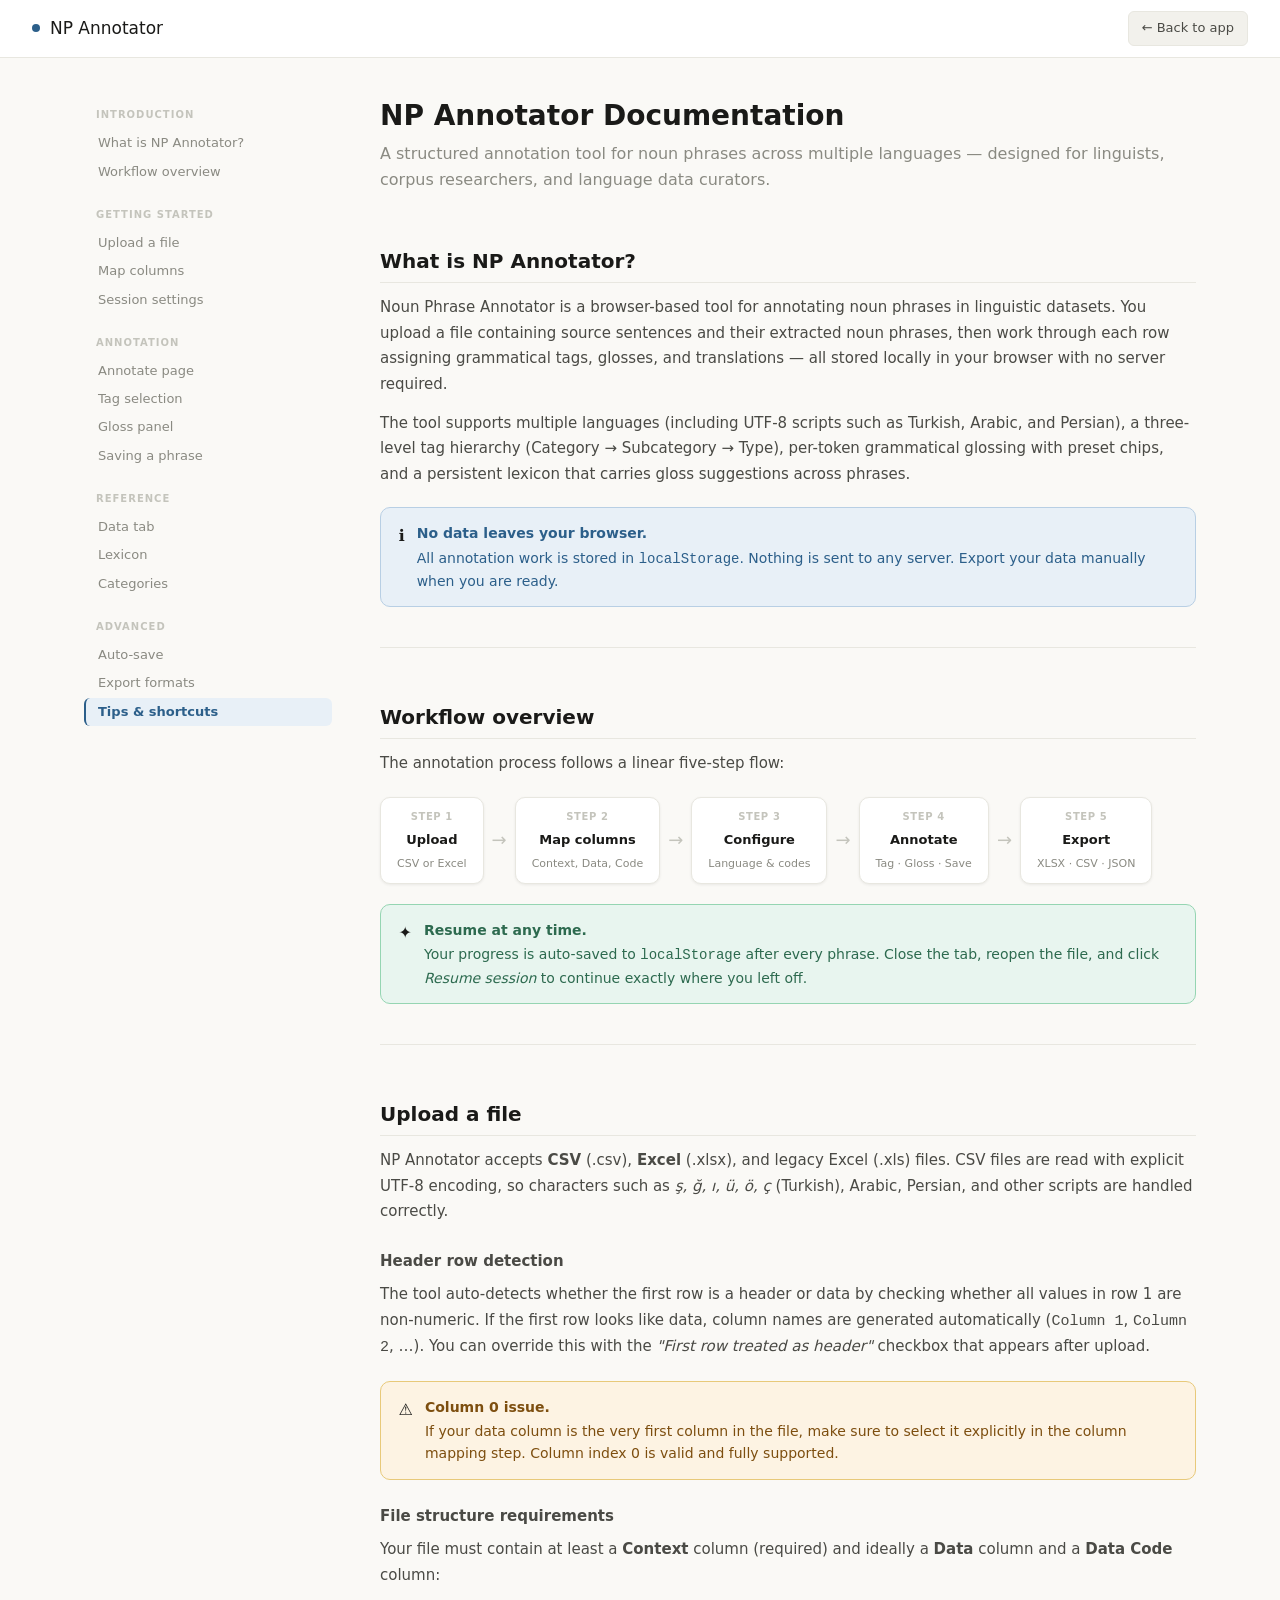
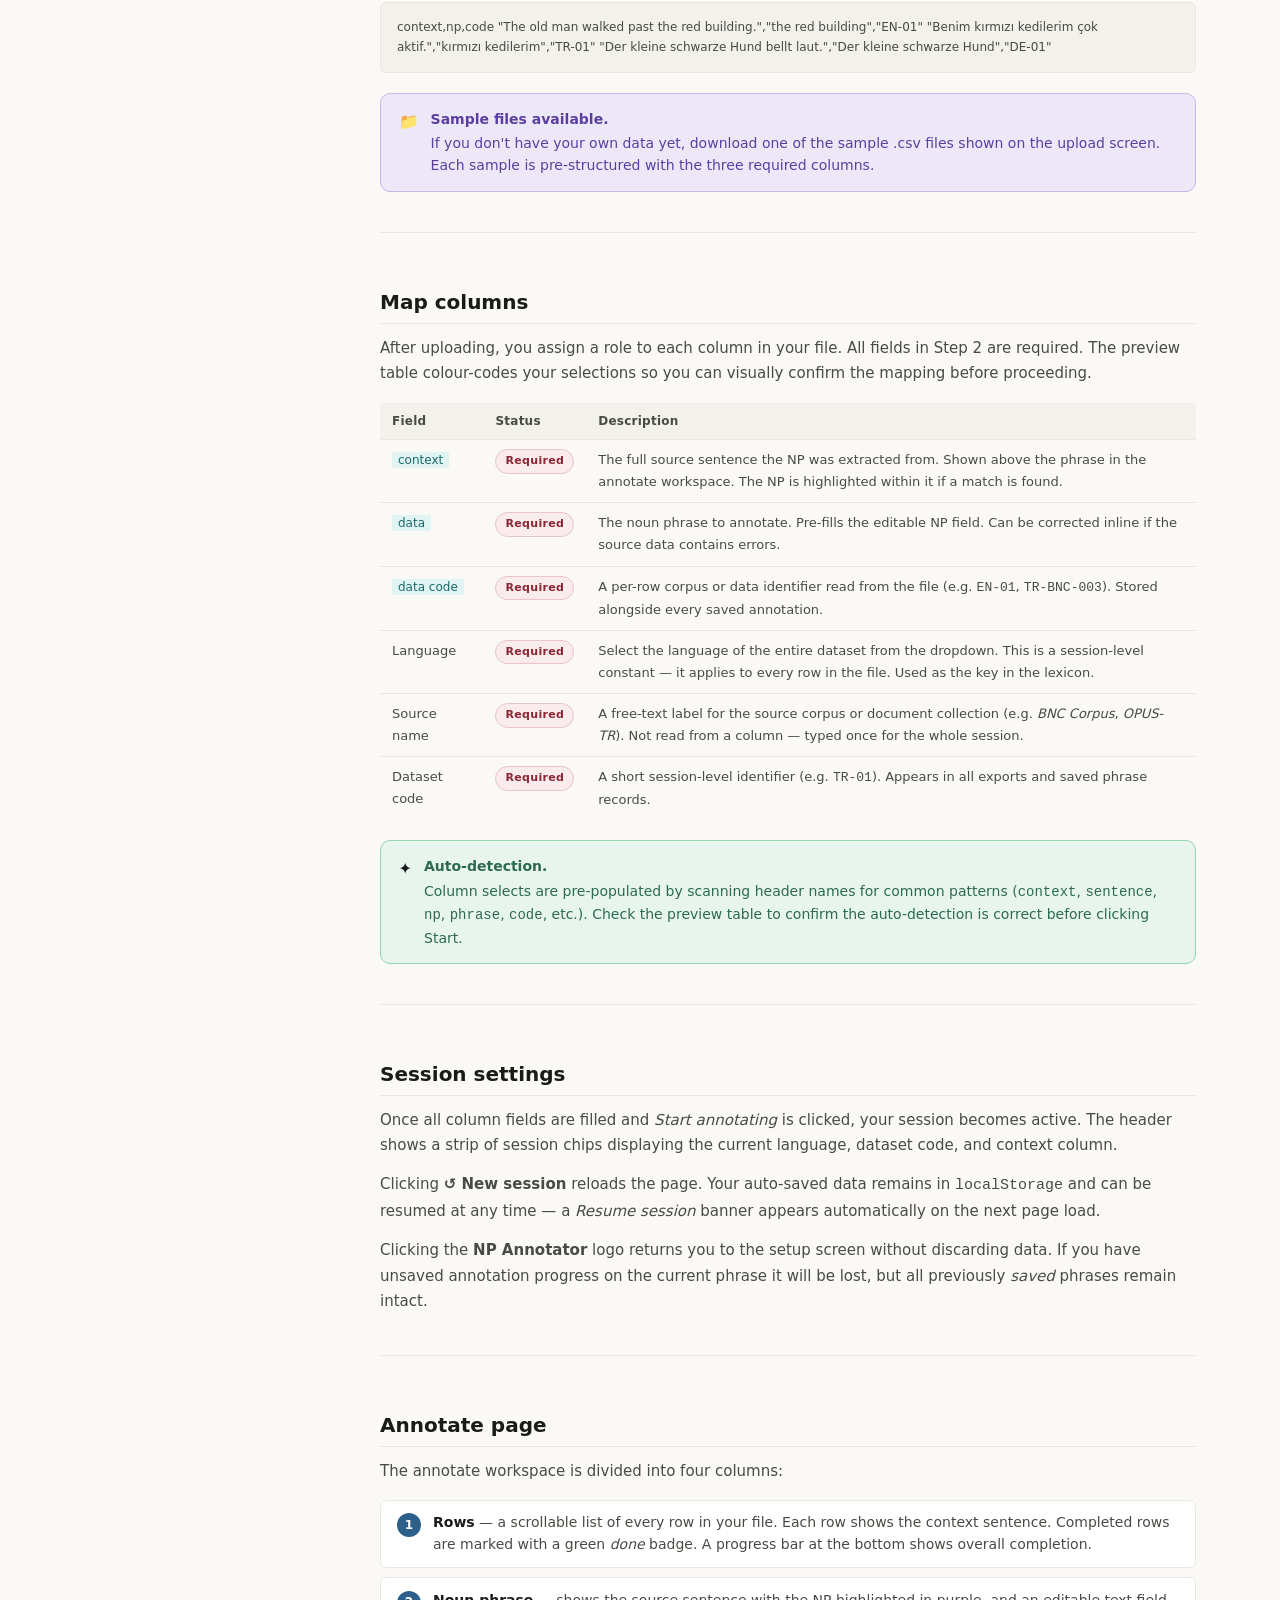
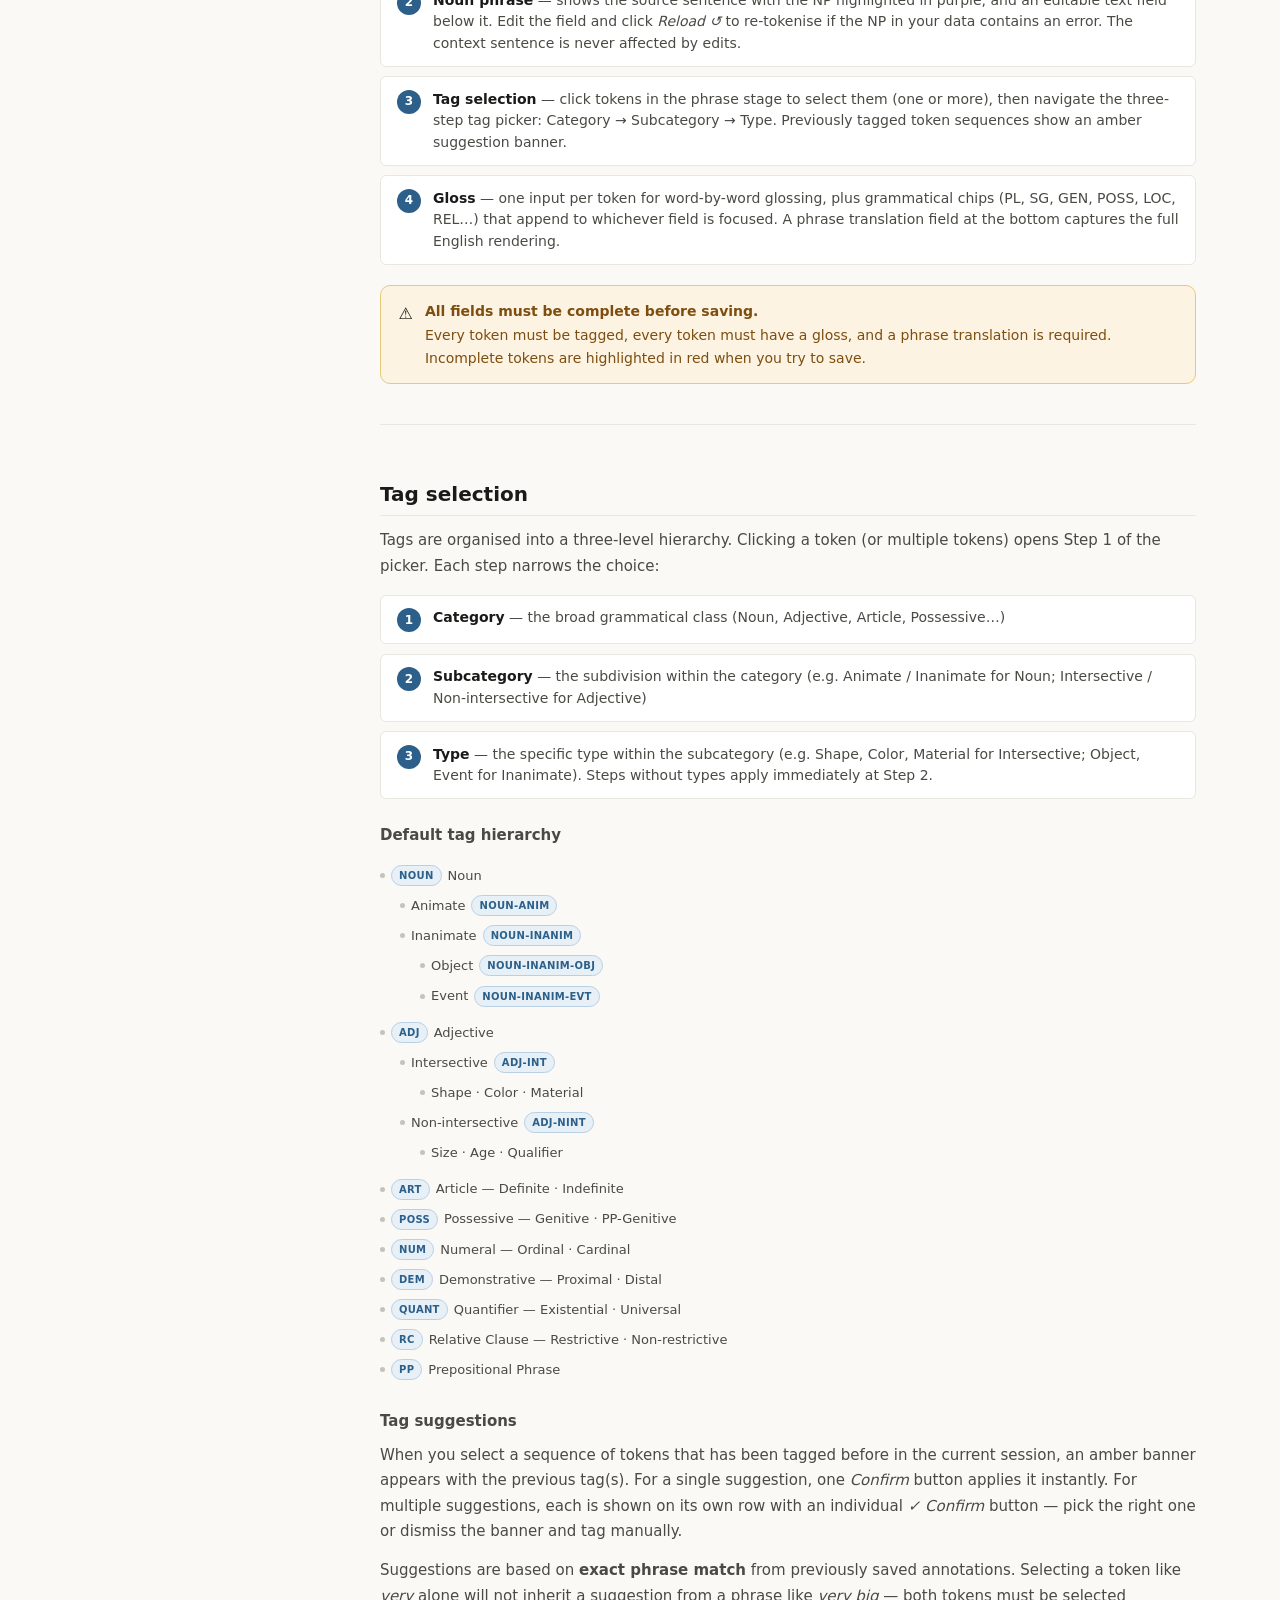
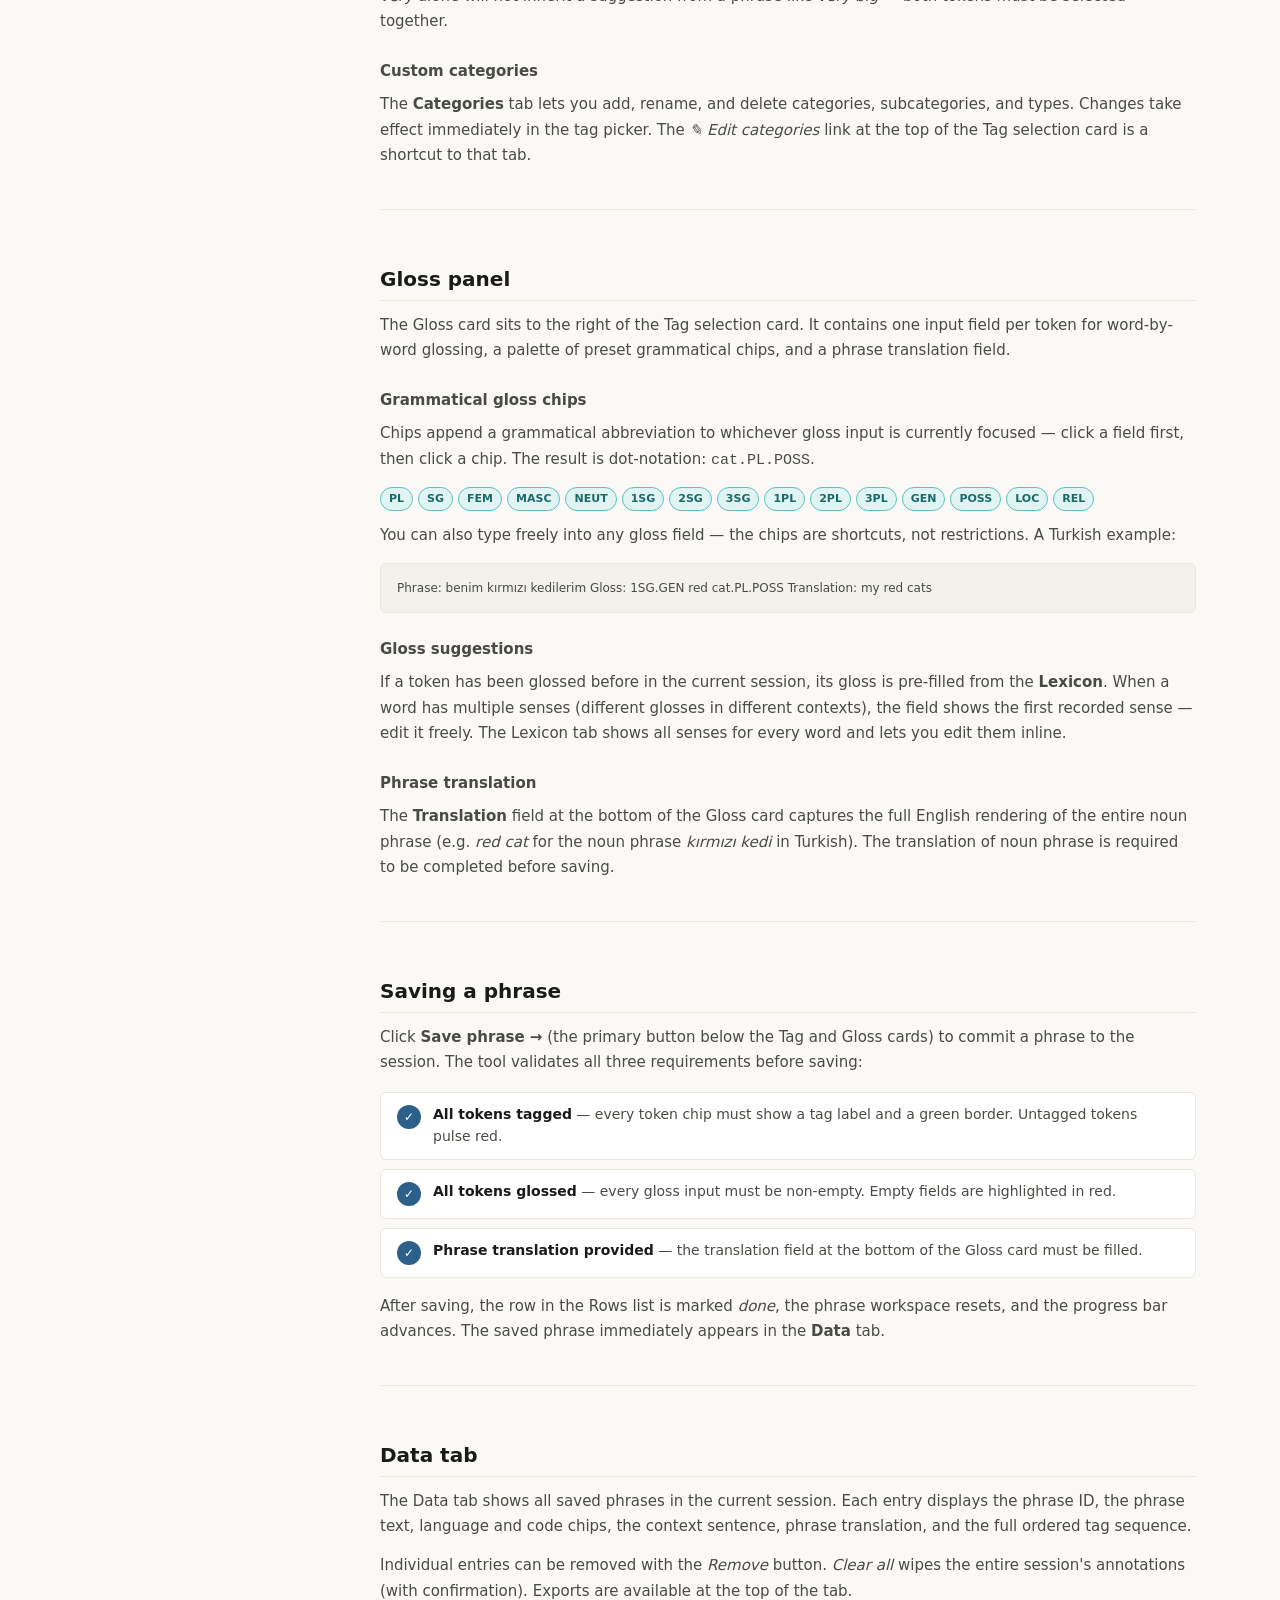
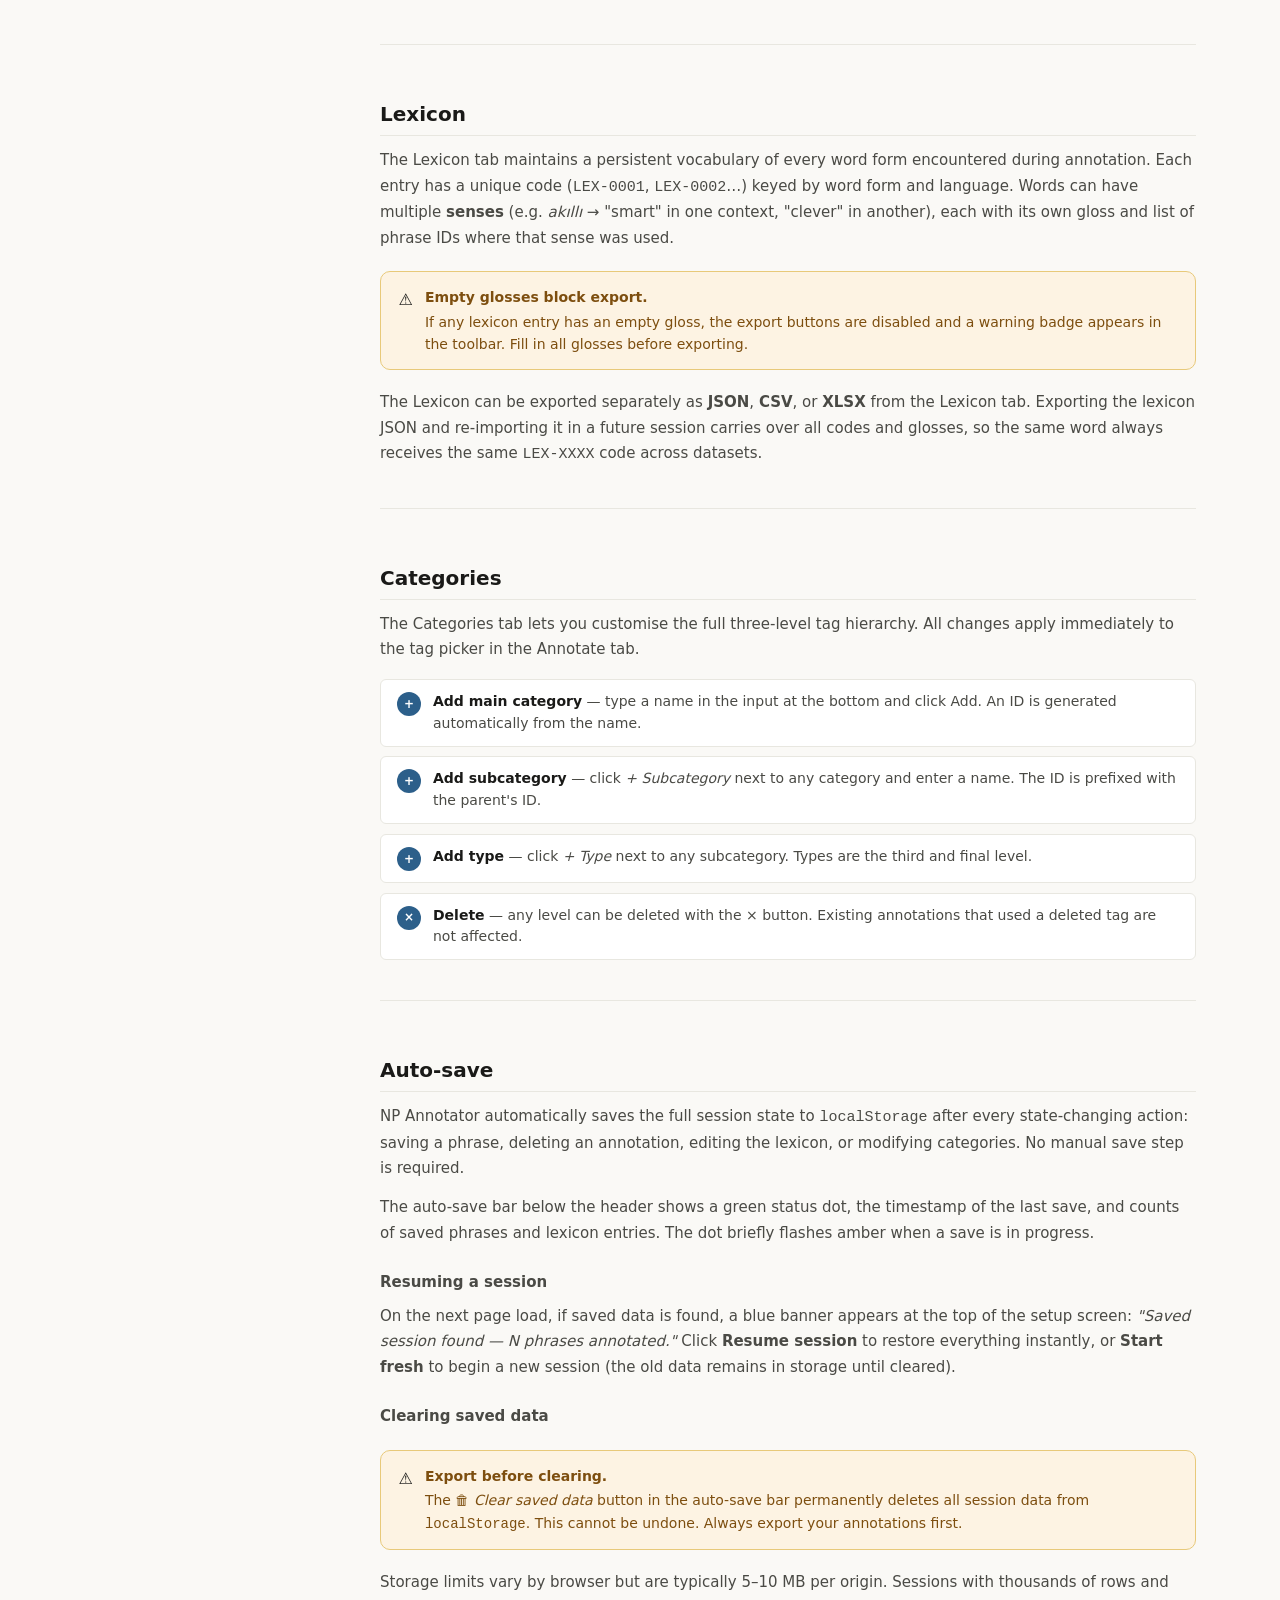
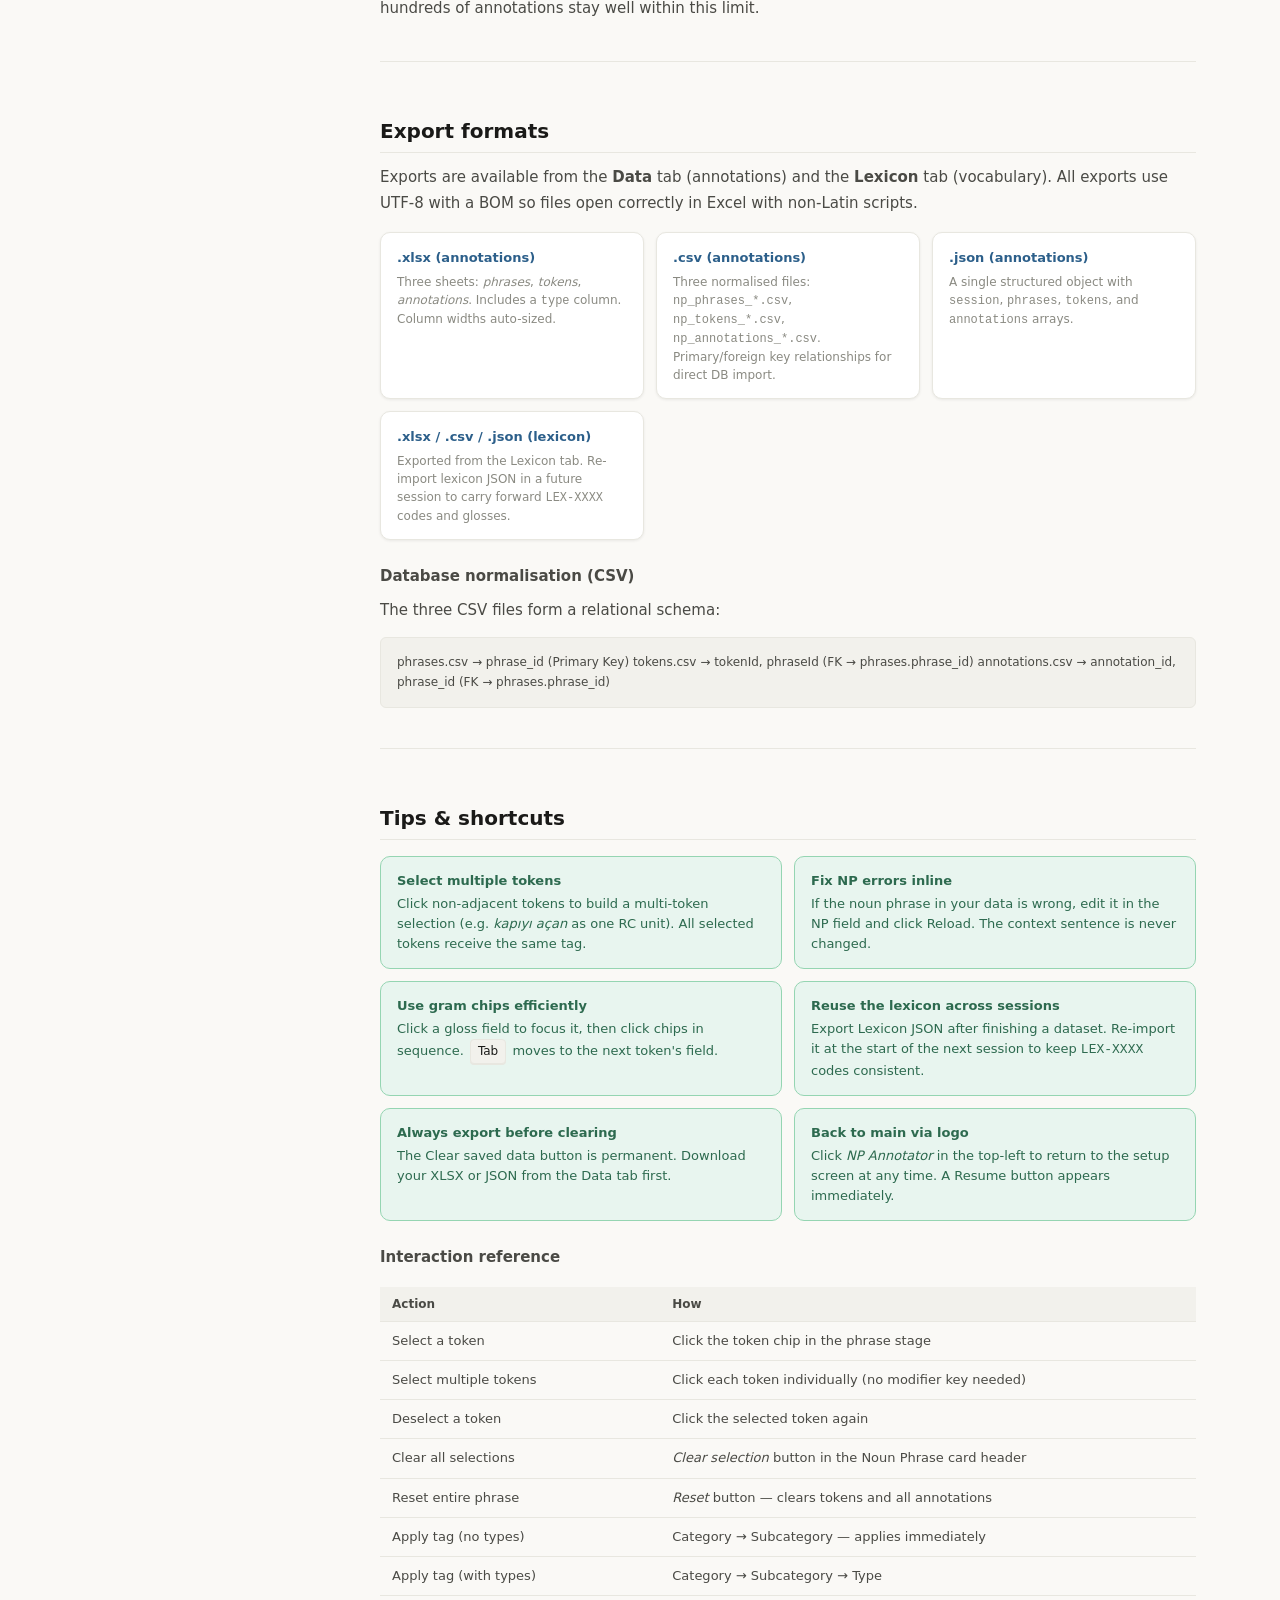
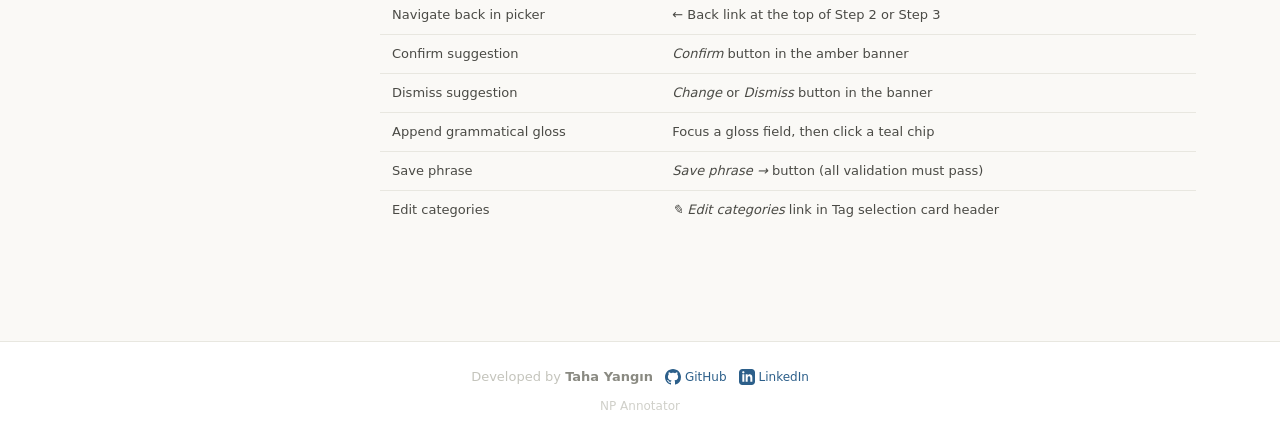
==== commit 659f6a61: "Commit" ====
--- a/docs.html
+++ b/docs.html
@@ -69,7 +69,7 @@
     <section class="doc-section" id="what-is">
       <h2 class="section-title">What is NP Annotator?</h2>
       <p>
-        NP Annotator is a browser-based tool for annotating noun phrases (NPs) in structured linguistic datasets.
+        Noun Phrase Annotator is a browser-based tool for annotating noun phrases in linguistic datasets.
         You upload a file containing source sentences and their extracted noun phrases, then work through each row
         assigning grammatical tags, glosses, and translations — all stored locally in your browser with no server required.
       </p>
@@ -437,8 +437,8 @@
 
       <h3 class="subsection-title">Phrase translation</h3>
       <p>
-        The <em>Translation</em> field at the bottom of the Gloss card captures the full English
-        rendering of the entire noun phrase (e.g. <em>my red cats</em>). It is required before saving.
+        The <strong>Translation</strong> field at the bottom of the Gloss card captures the full English
+        rendering of the entire noun phrase (e.g. <em>red cat</em> for the noun phrase <em>kırmızı kedi</em> in Turkish). The translation of noun phrase is required to be completed before saving.
       </p>
     </section>
 
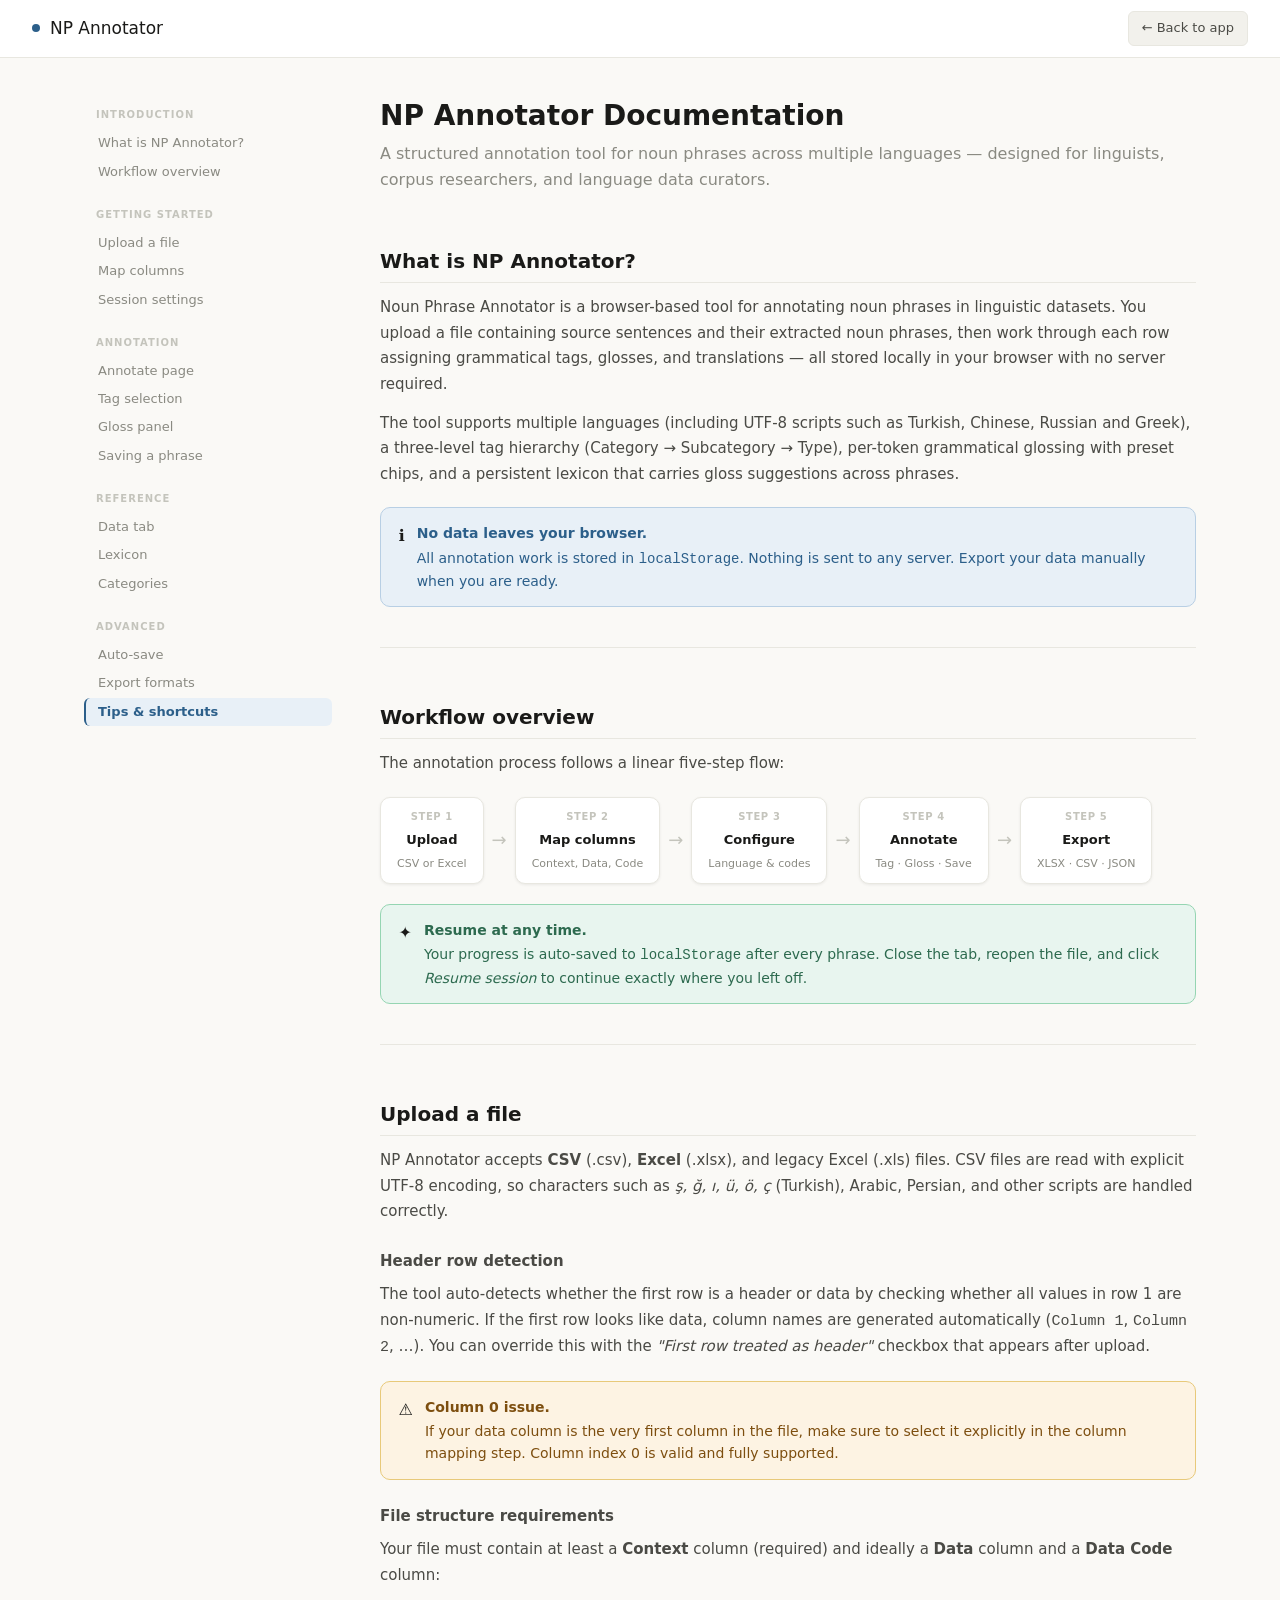
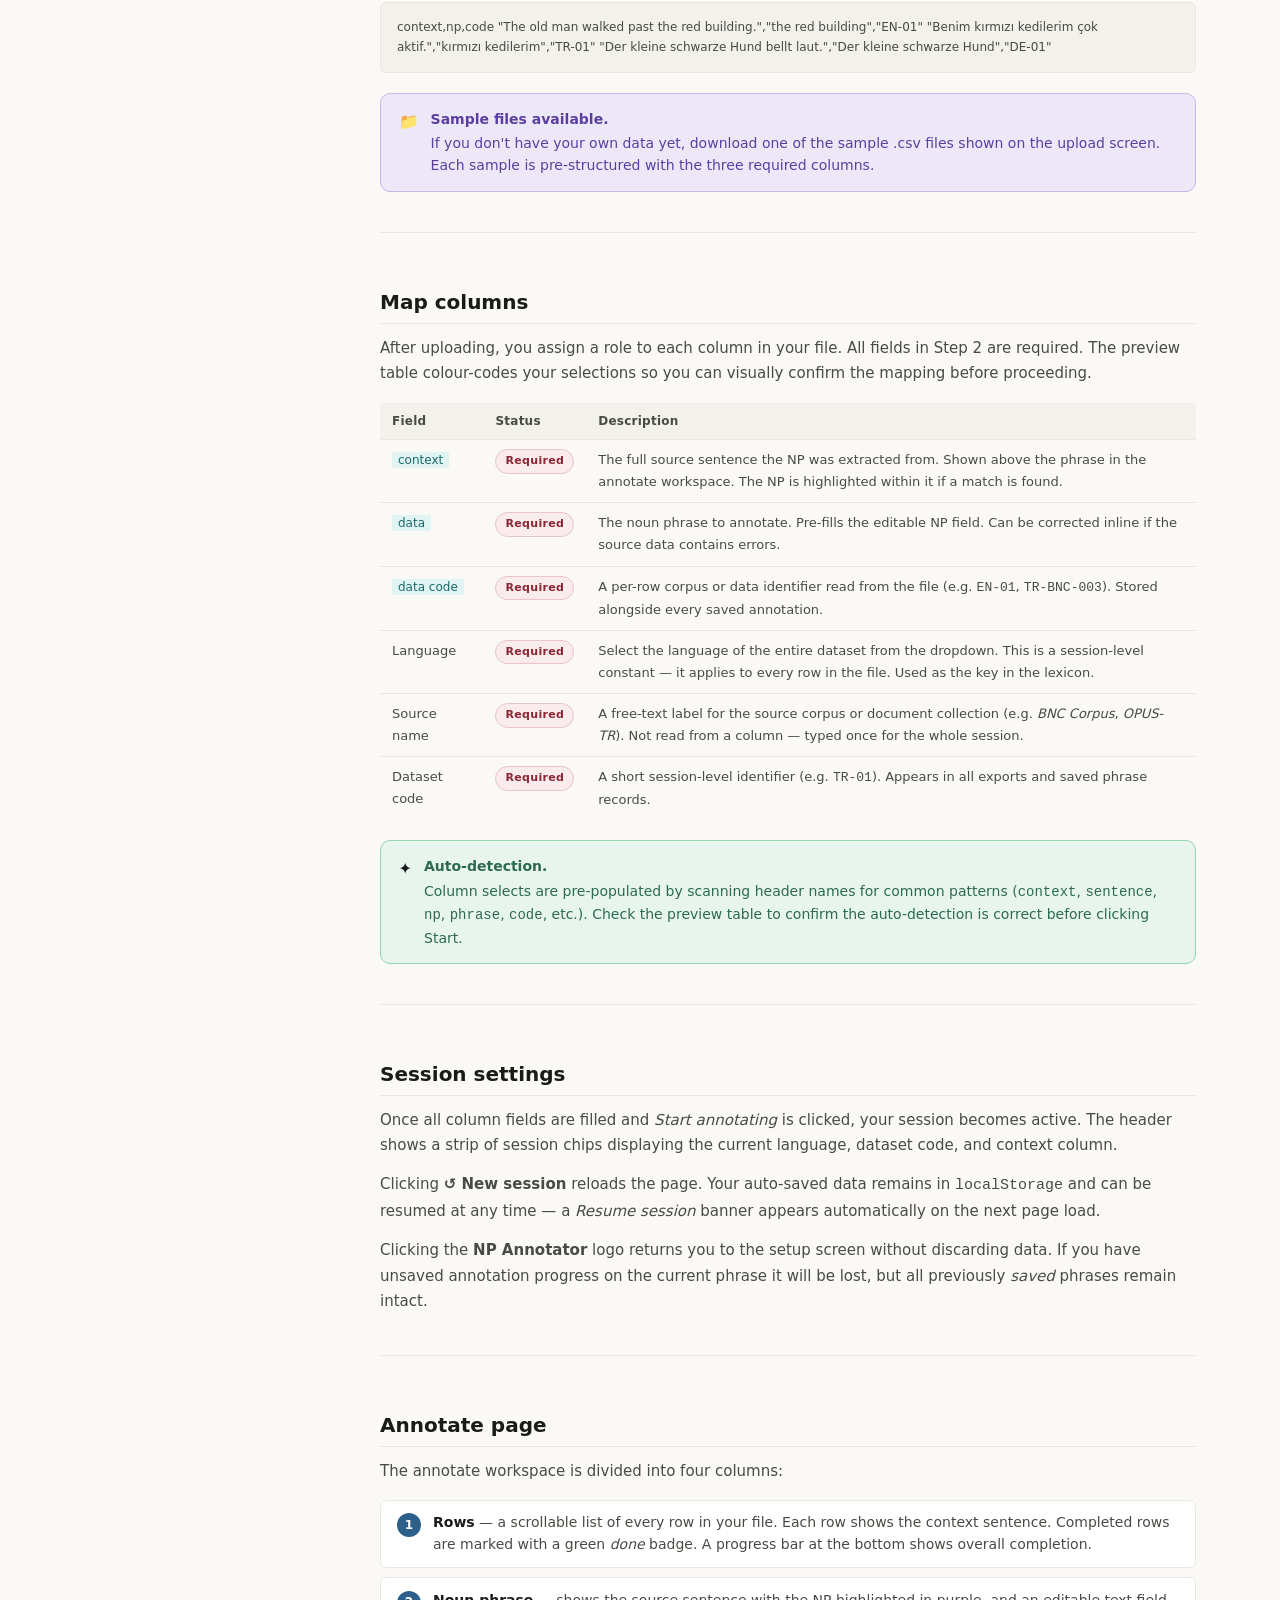
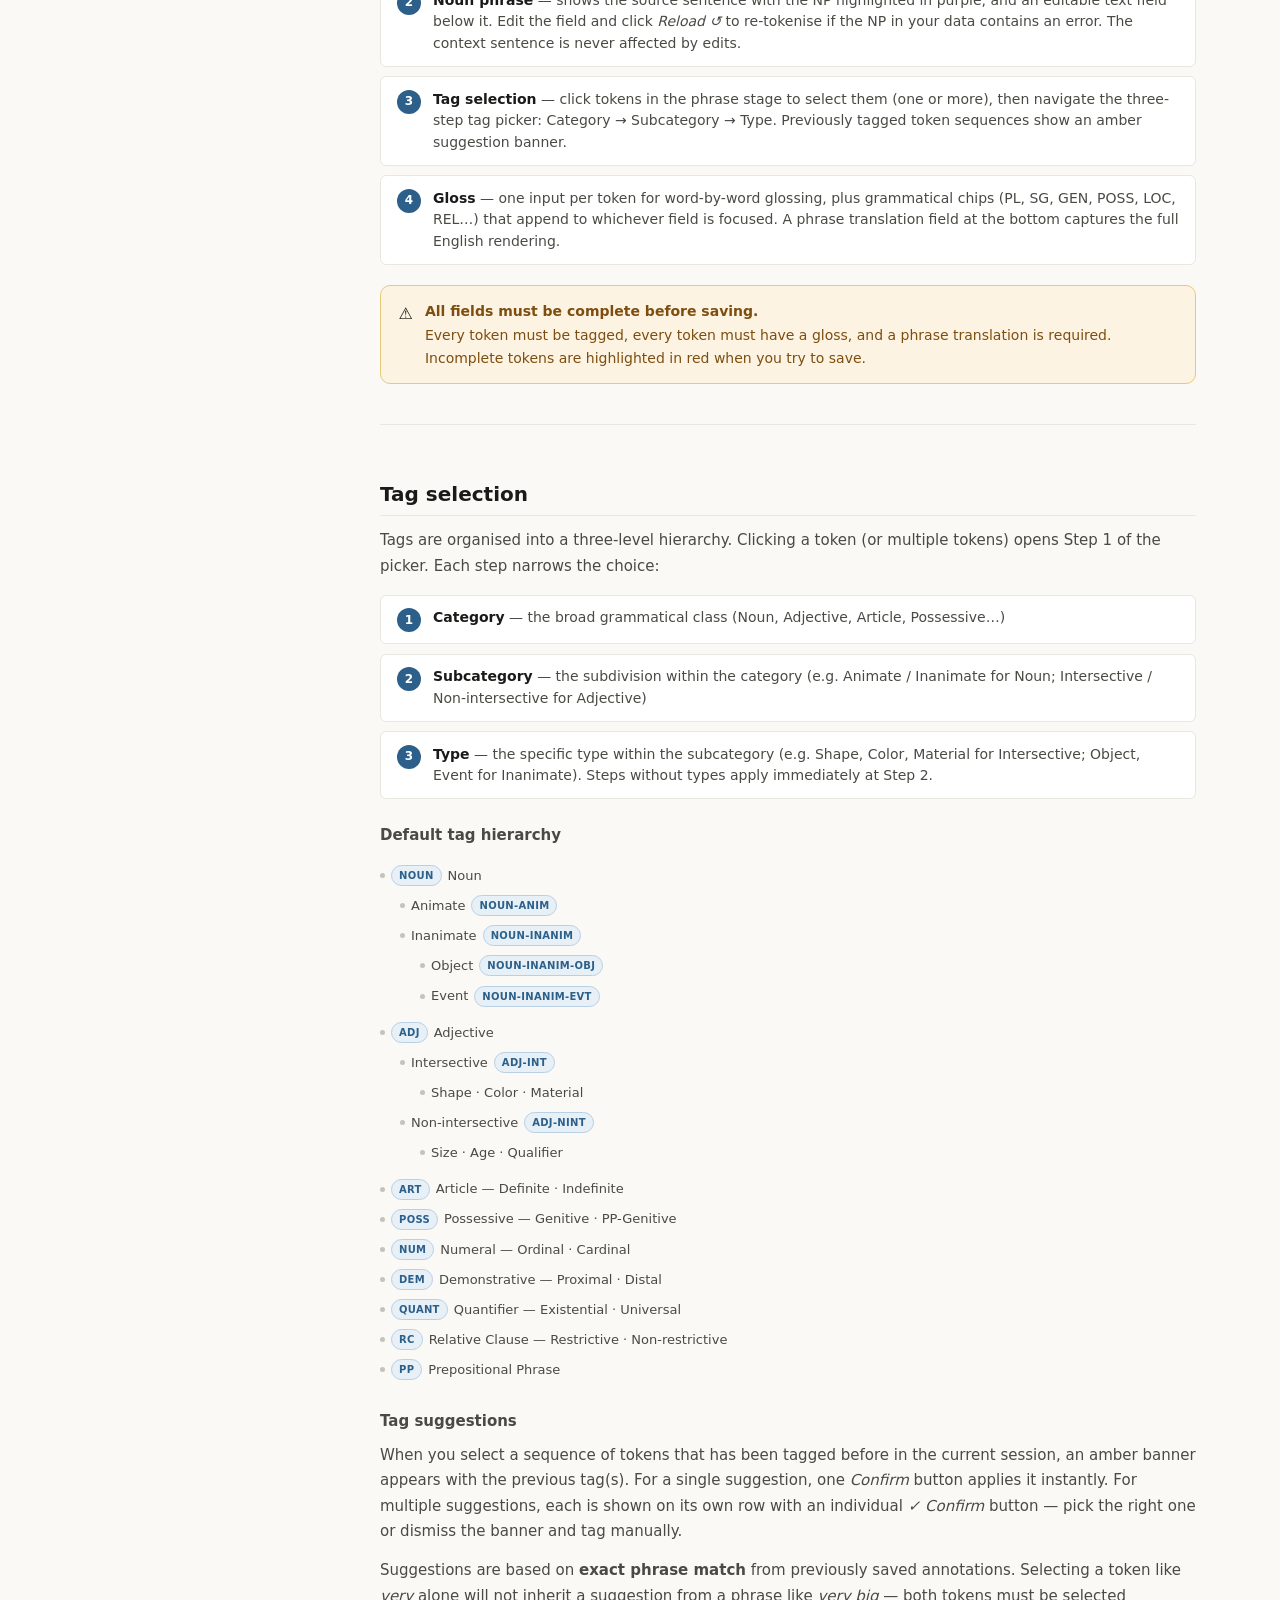
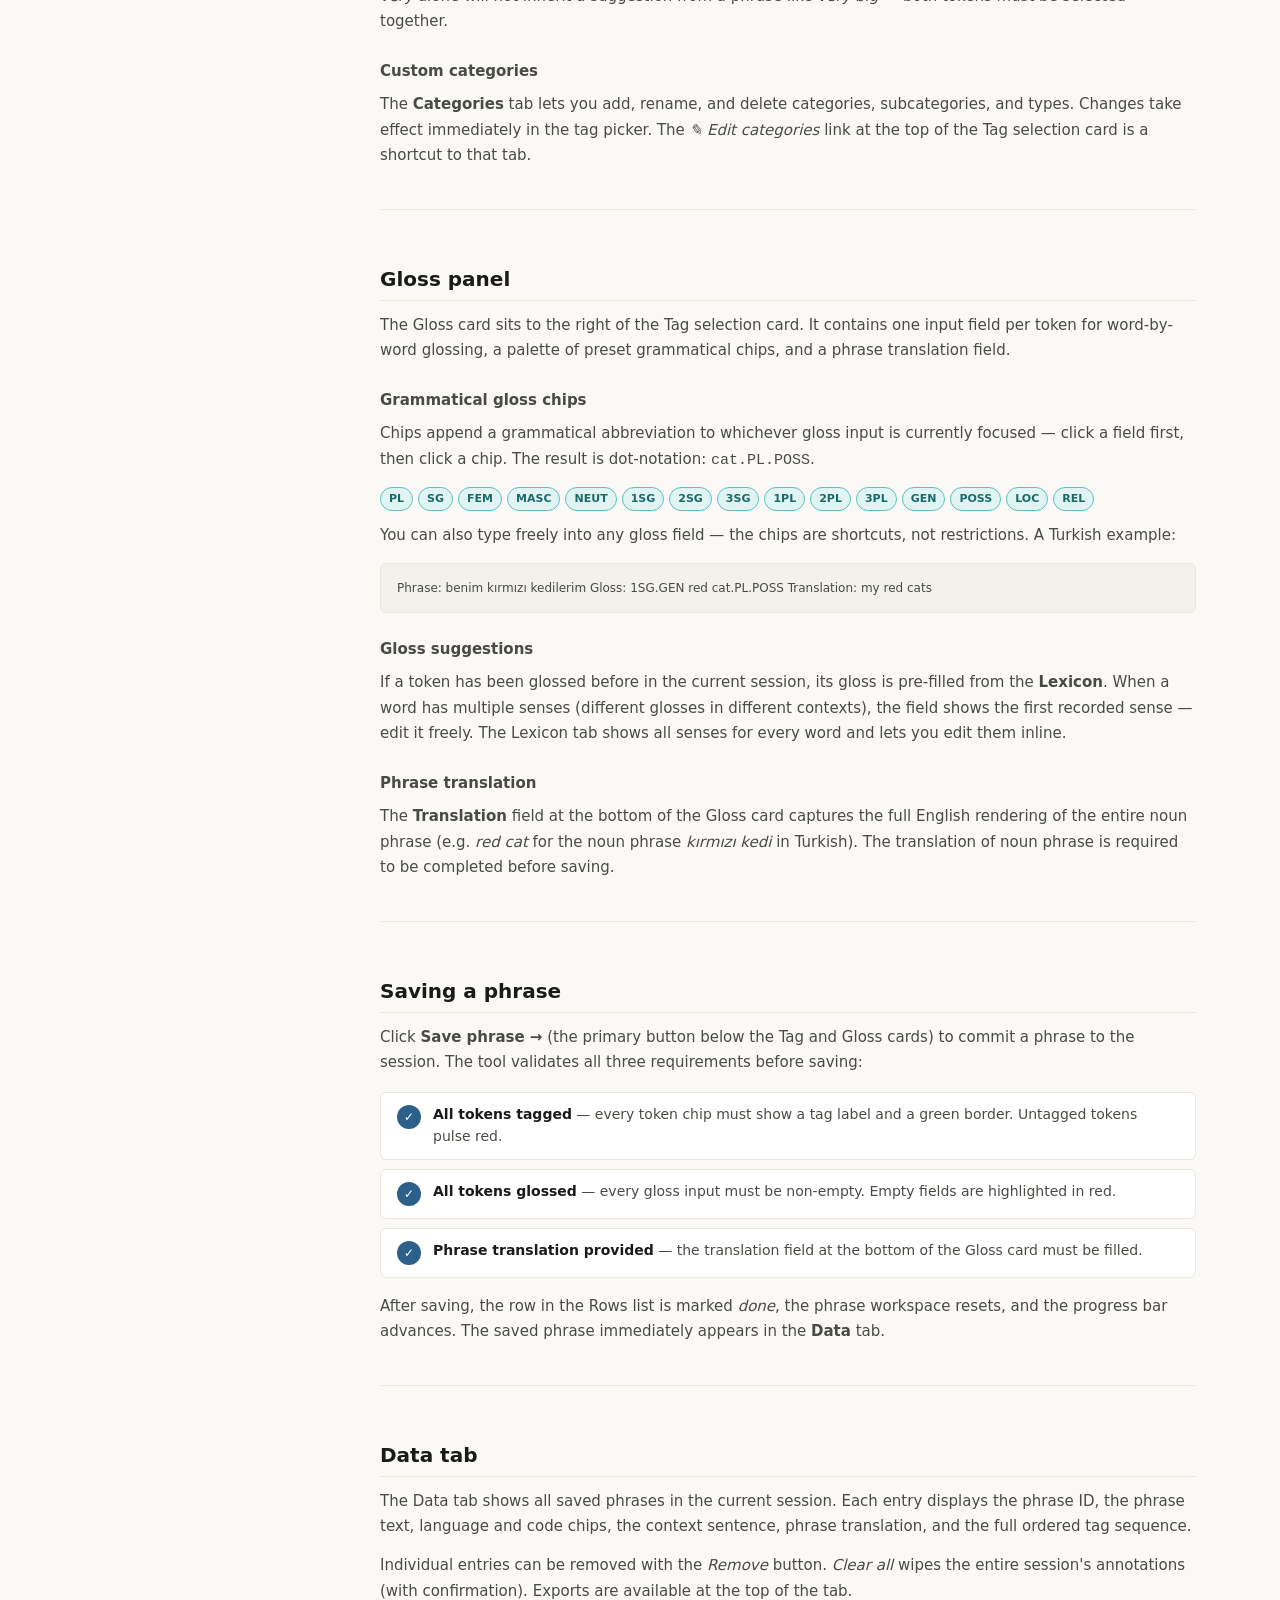
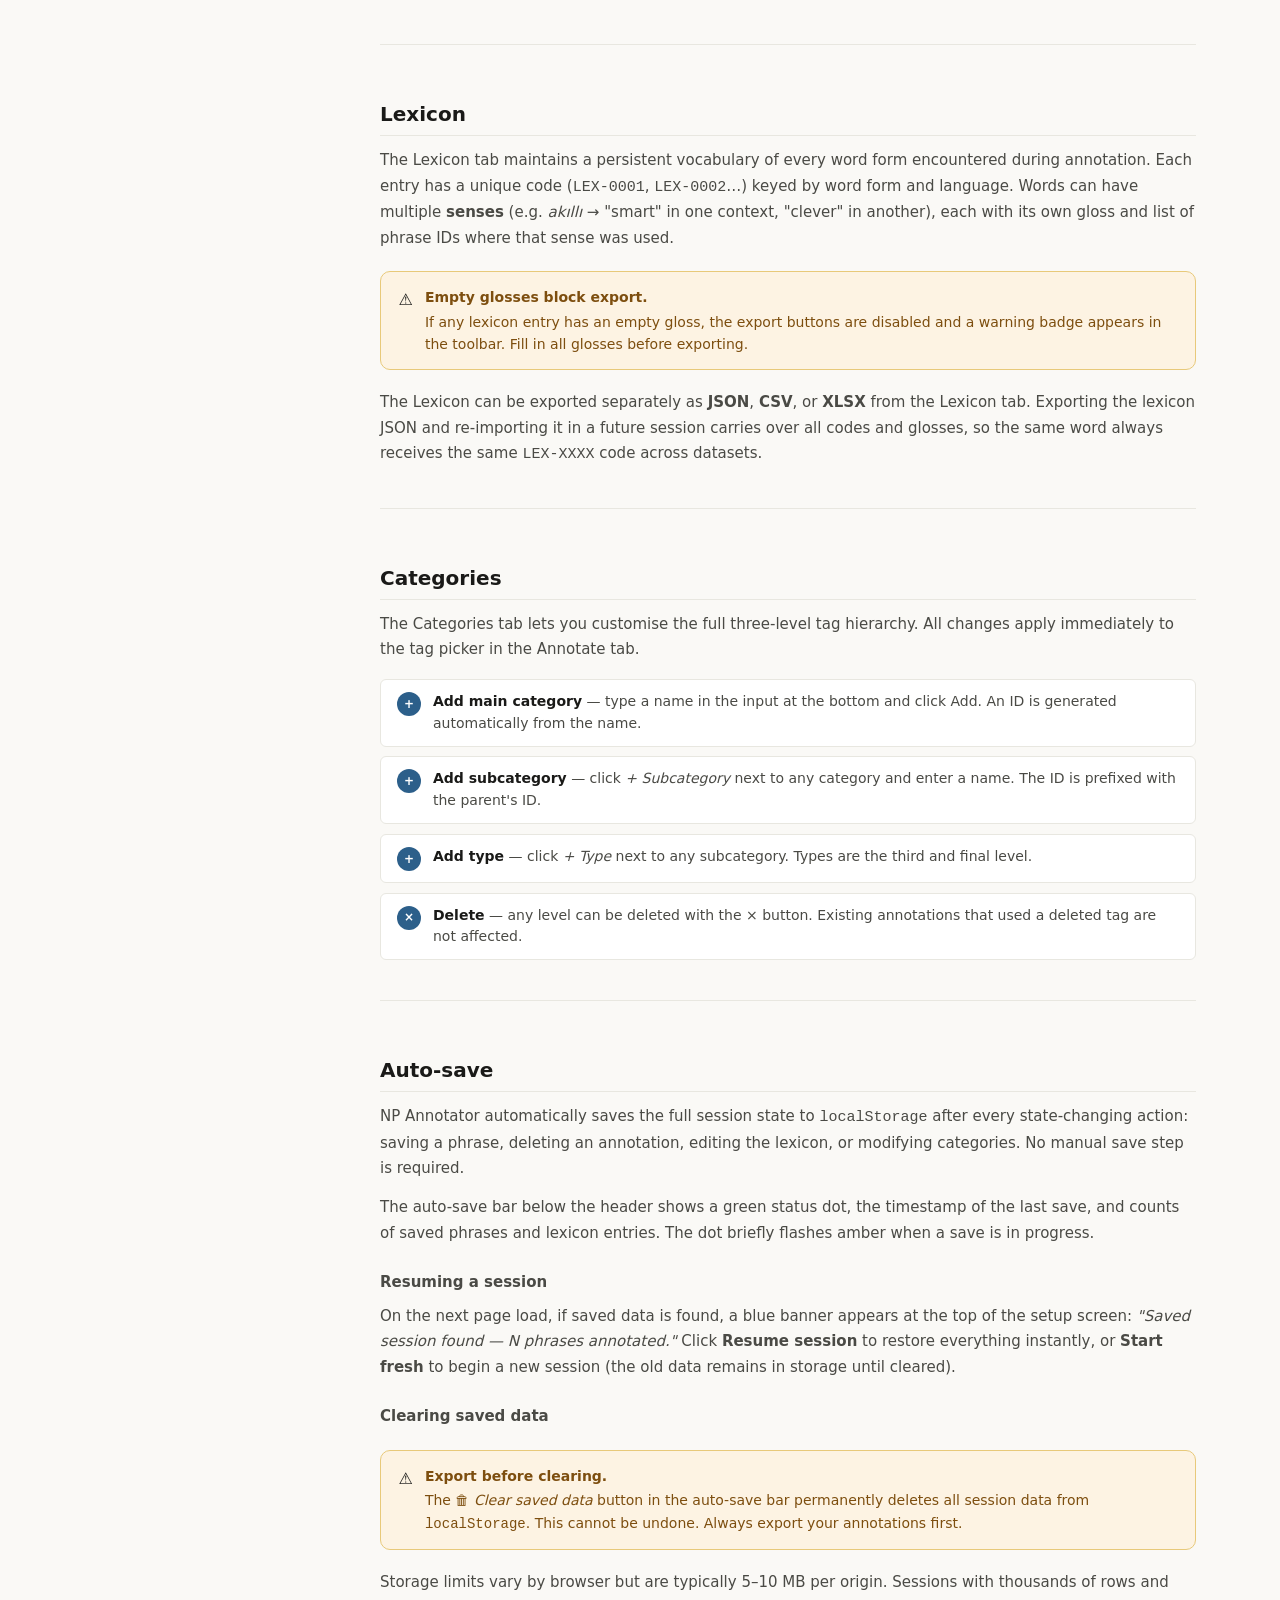
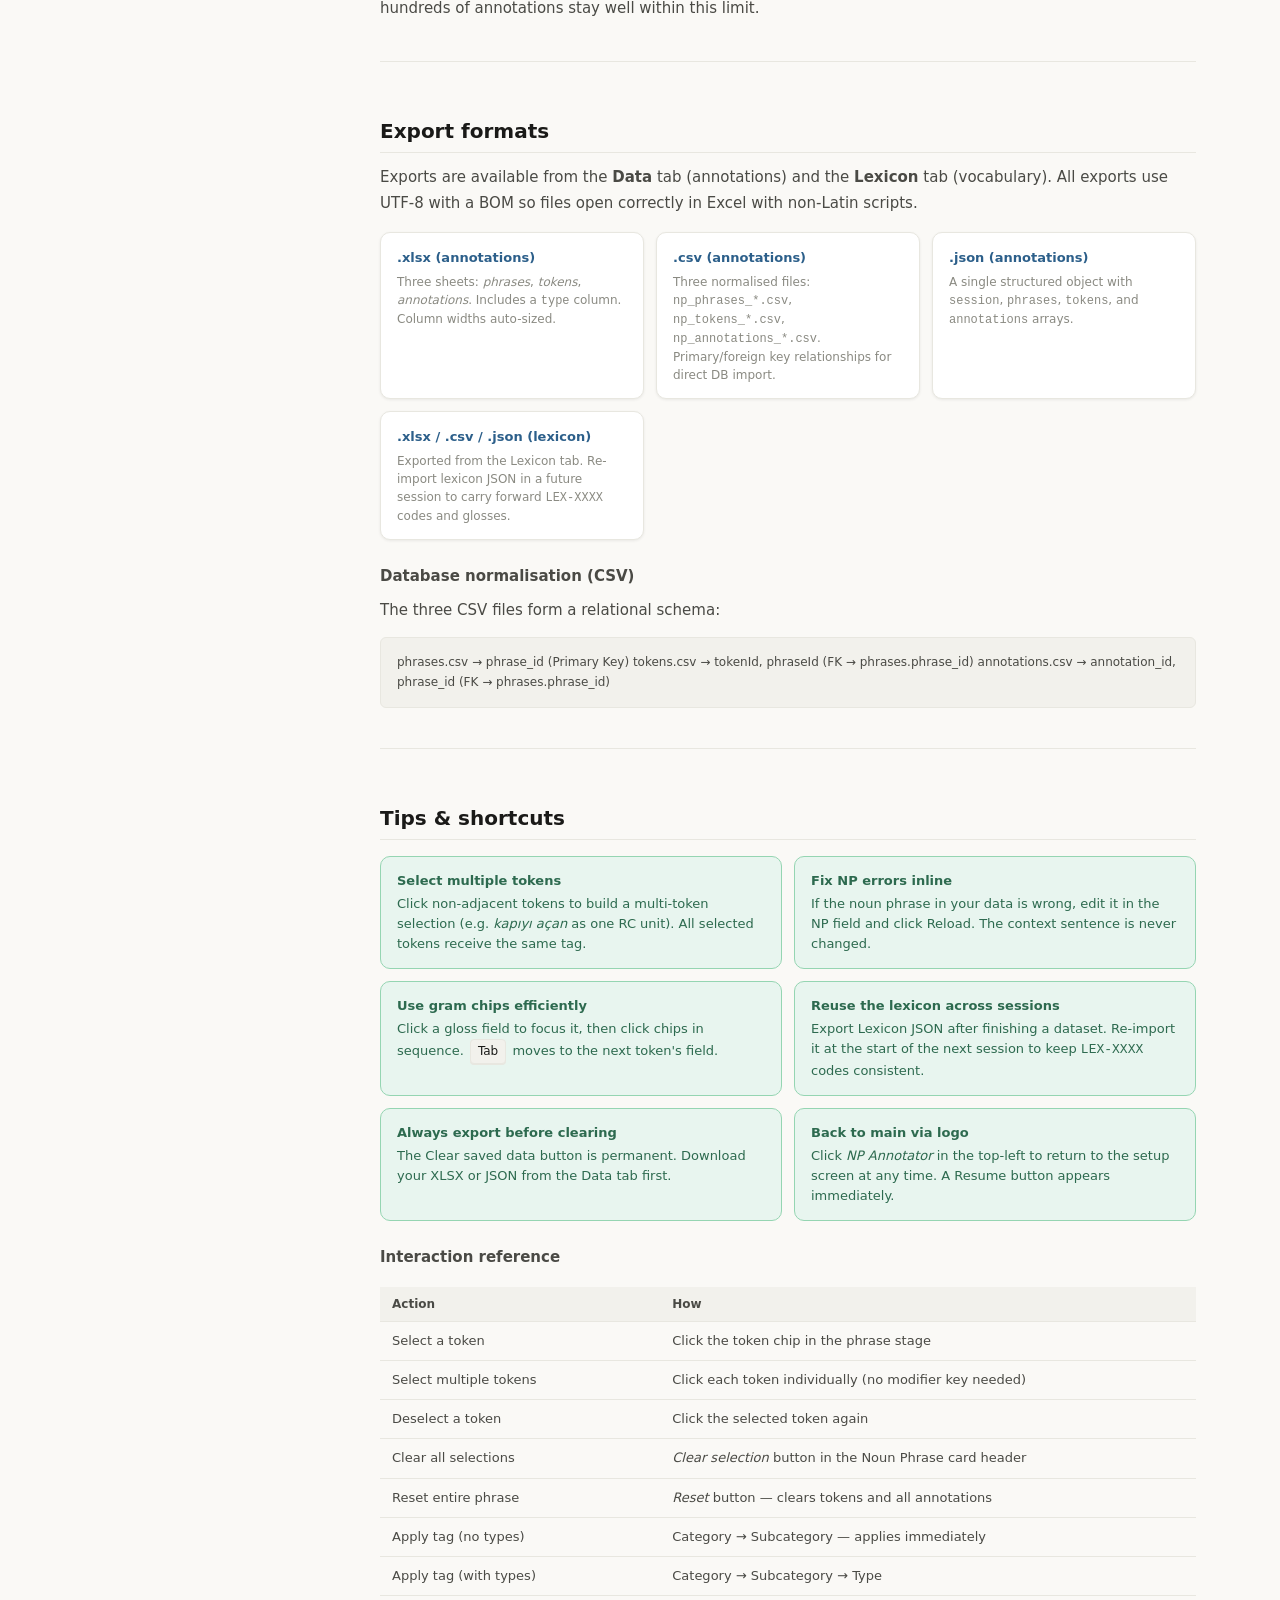
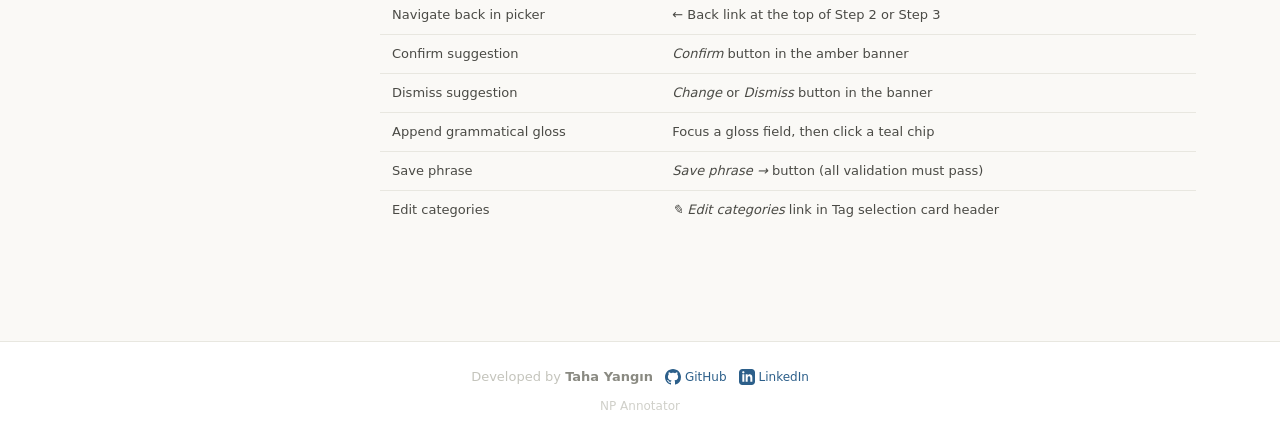
==== commit 37357b36: "Commit" ====
--- a/docs.html
+++ b/docs.html
@@ -5,8 +5,8 @@
 <meta name="viewport" content="width=device-width, initial-scale=1.0">
 <meta name="robots" content="index, follow">
 <title>NP Annotator — Documentation</title>
-<link rel="canonical" href="https://tha-bit.github.io/docs.html" />
-<meta name="description" content="Documentation for NP Annotator, a web-based tool for annotating noun phrases in linguistic datasets. Learn how to upload your data, configure annotation settings, and manage your lexicon."/>
+<link rel="canonical" href="https://tha-bit.github.io/NPannotator/docs.html" />
+<meta name="description" content="Documentation for NP Annotator, a web-based tool for annotating noun phrases. Learn how to upload data, configure settings, and manage your lexicon."/>
 <link rel="preload" href="docs.css" as="style">
 <link rel="stylesheet" href="docs.css">
 </head>
@@ -14,11 +14,11 @@
 
 <!-- ══ HEADER ══ -->
 <header>
-  <a href="/" class="logo" title="Back to NP Annotator">
+  <a href="https://tha-bit.github.io/NPannotator" class="logo" title="Back to NP Annotator">
     <span class="logo-dot"></span>
     NP Annotator
   </a>
-  <a href="/" class="back-link">
+  <a href="https://tha-bit.github.io/NPannotator" class="back-link">
     ← Back to app
   </a>
 </header>
@@ -74,7 +74,7 @@
         assigning grammatical tags, glosses, and translations — all stored locally in your browser with no server required.
       </p>
       <p>
-        The tool supports multiple languages (including UTF-8 scripts such as Turkish, Arabic, and Persian),
+        The tool supports multiple languages (including UTF-8 scripts such as Turkish, Chinese, Russian and Greek),
         a three-level tag hierarchy (Category → Subcategory → Type), per-token grammatical glossing with
         preset chips, and a persistent lexicon that carries gloss suggestions across phrases.
       </p>
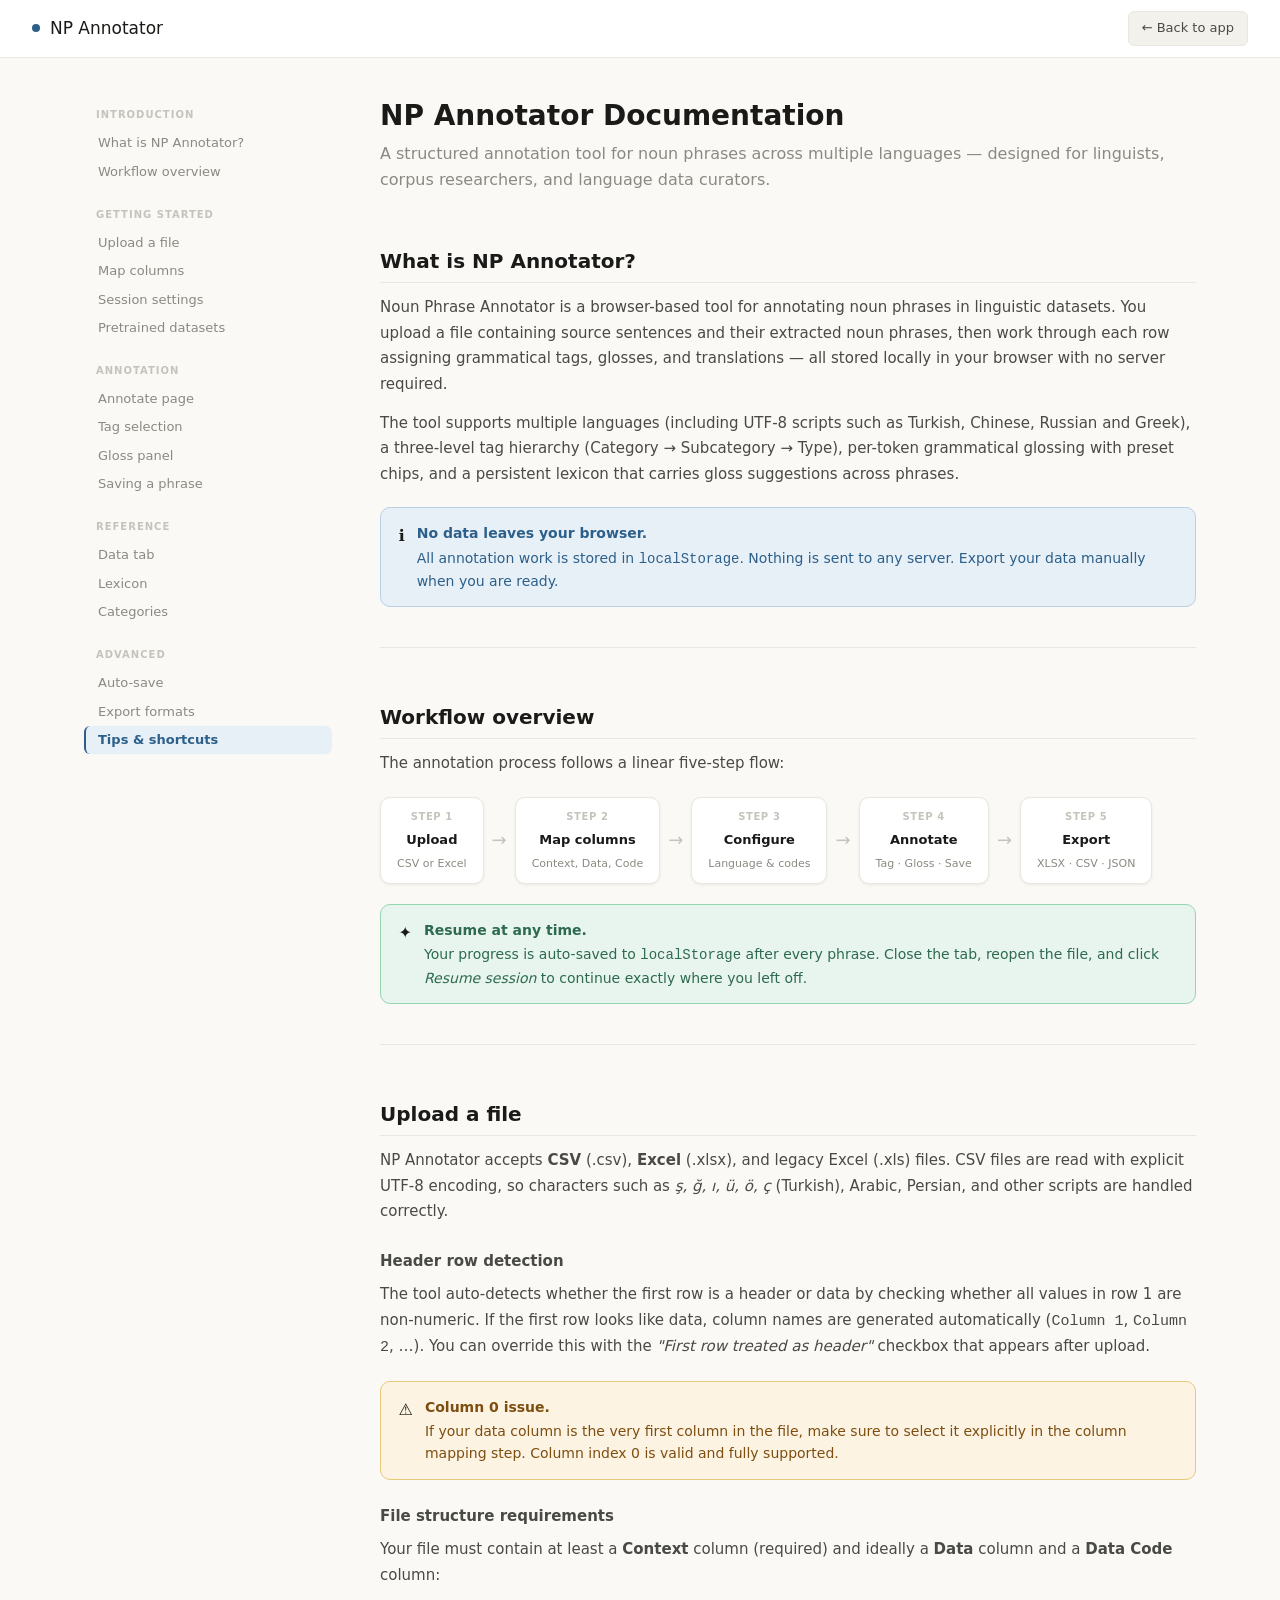
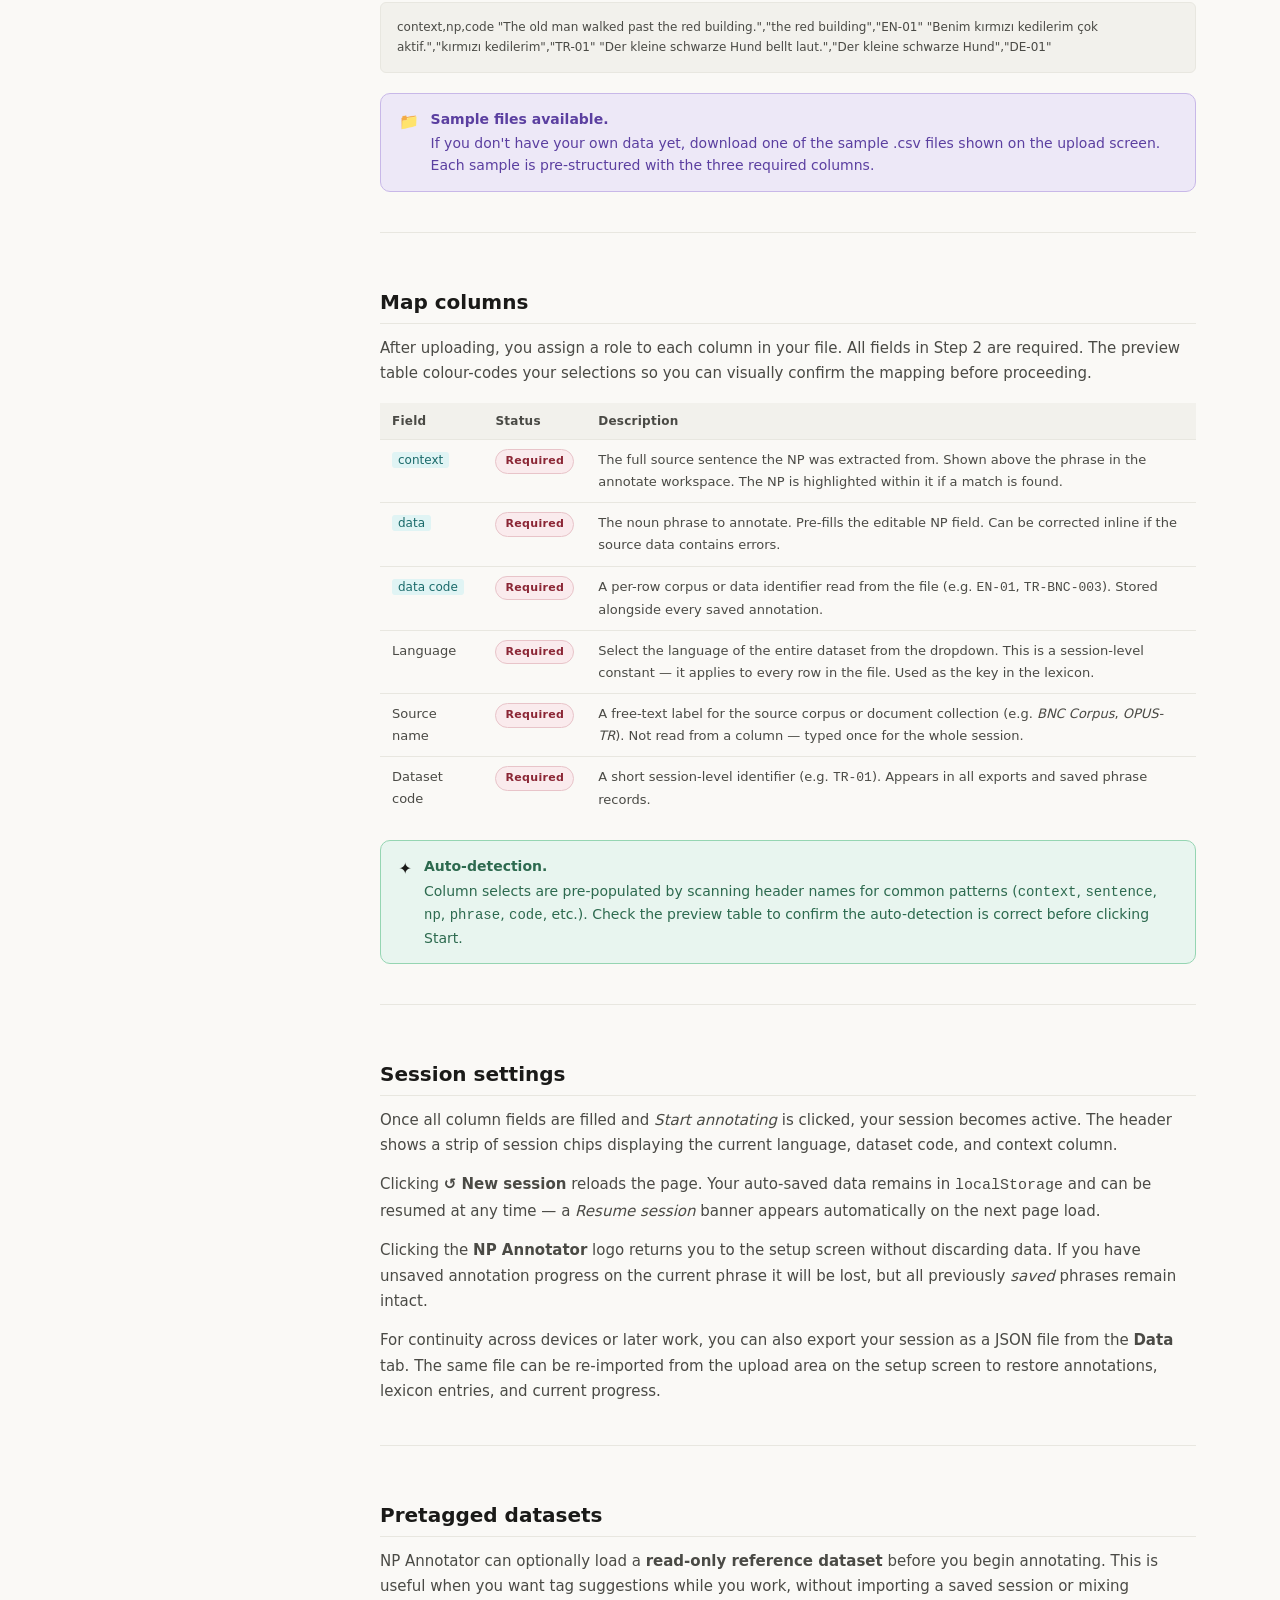
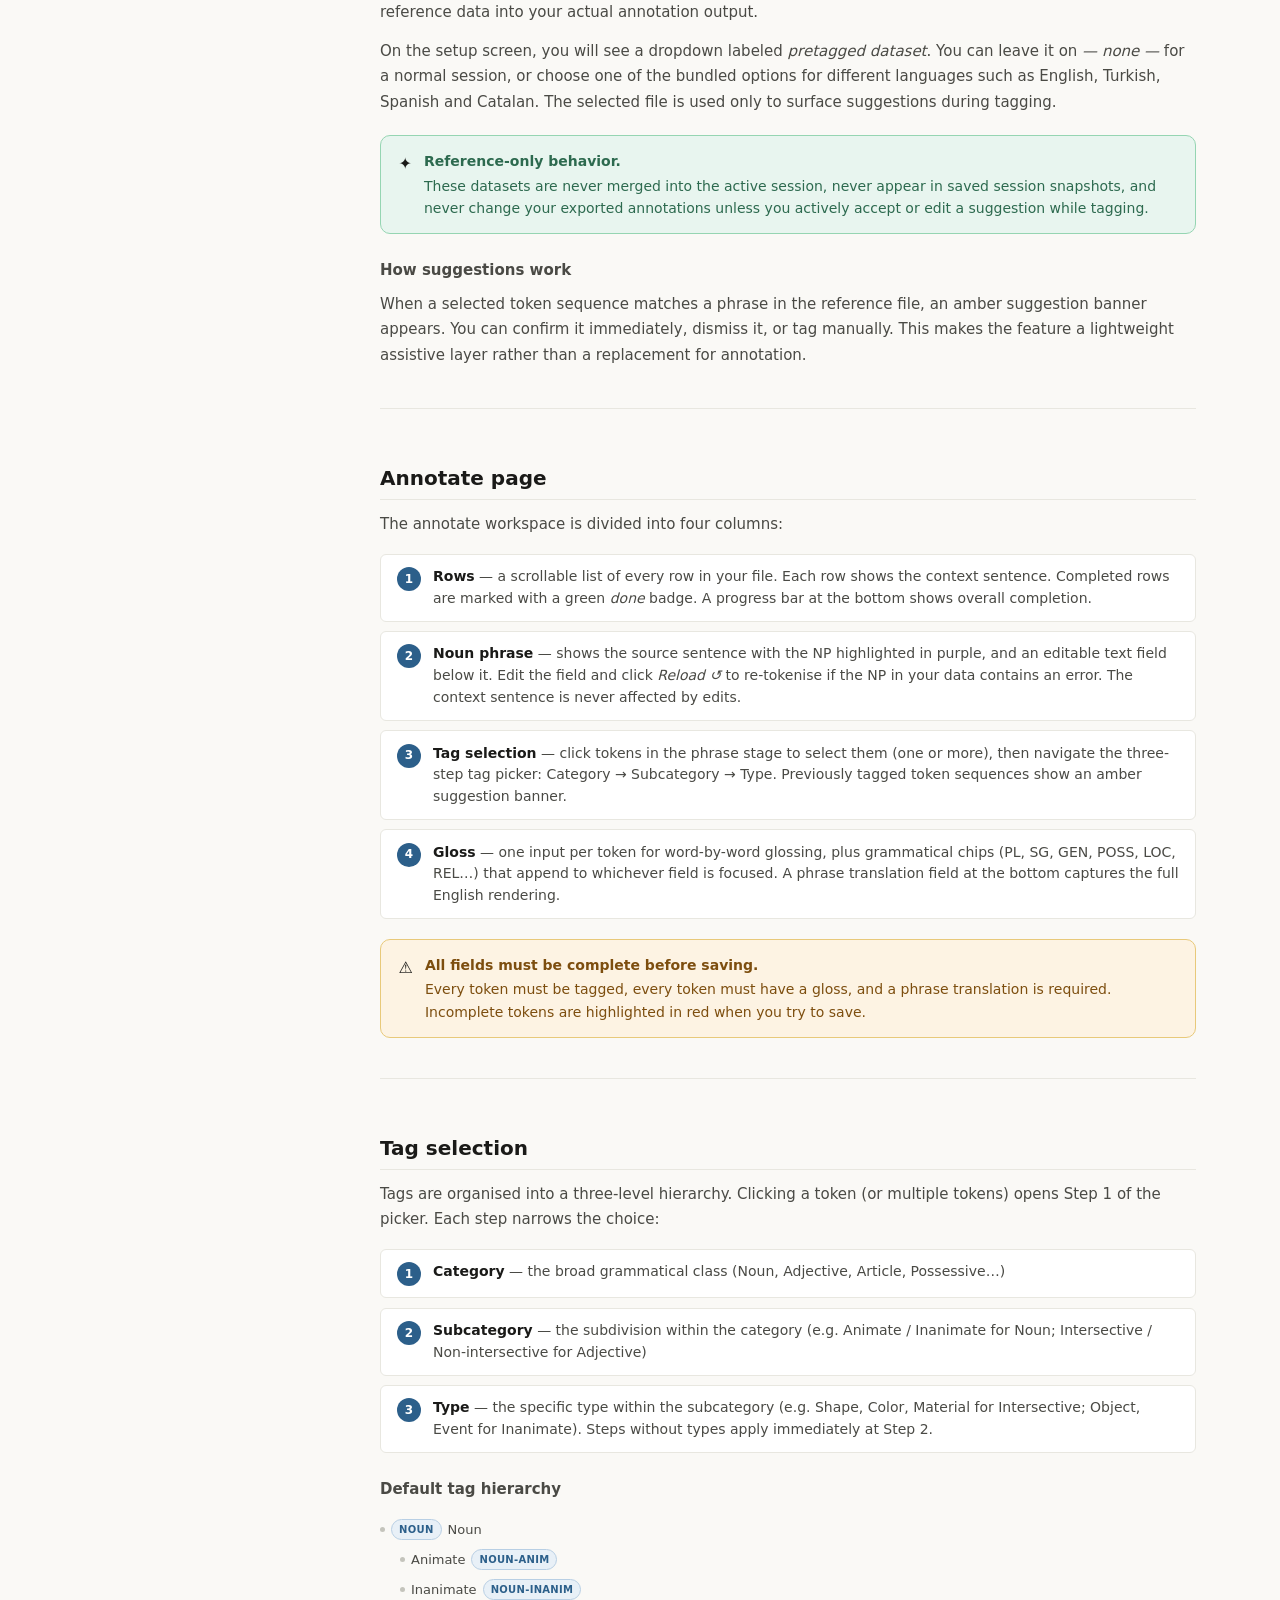
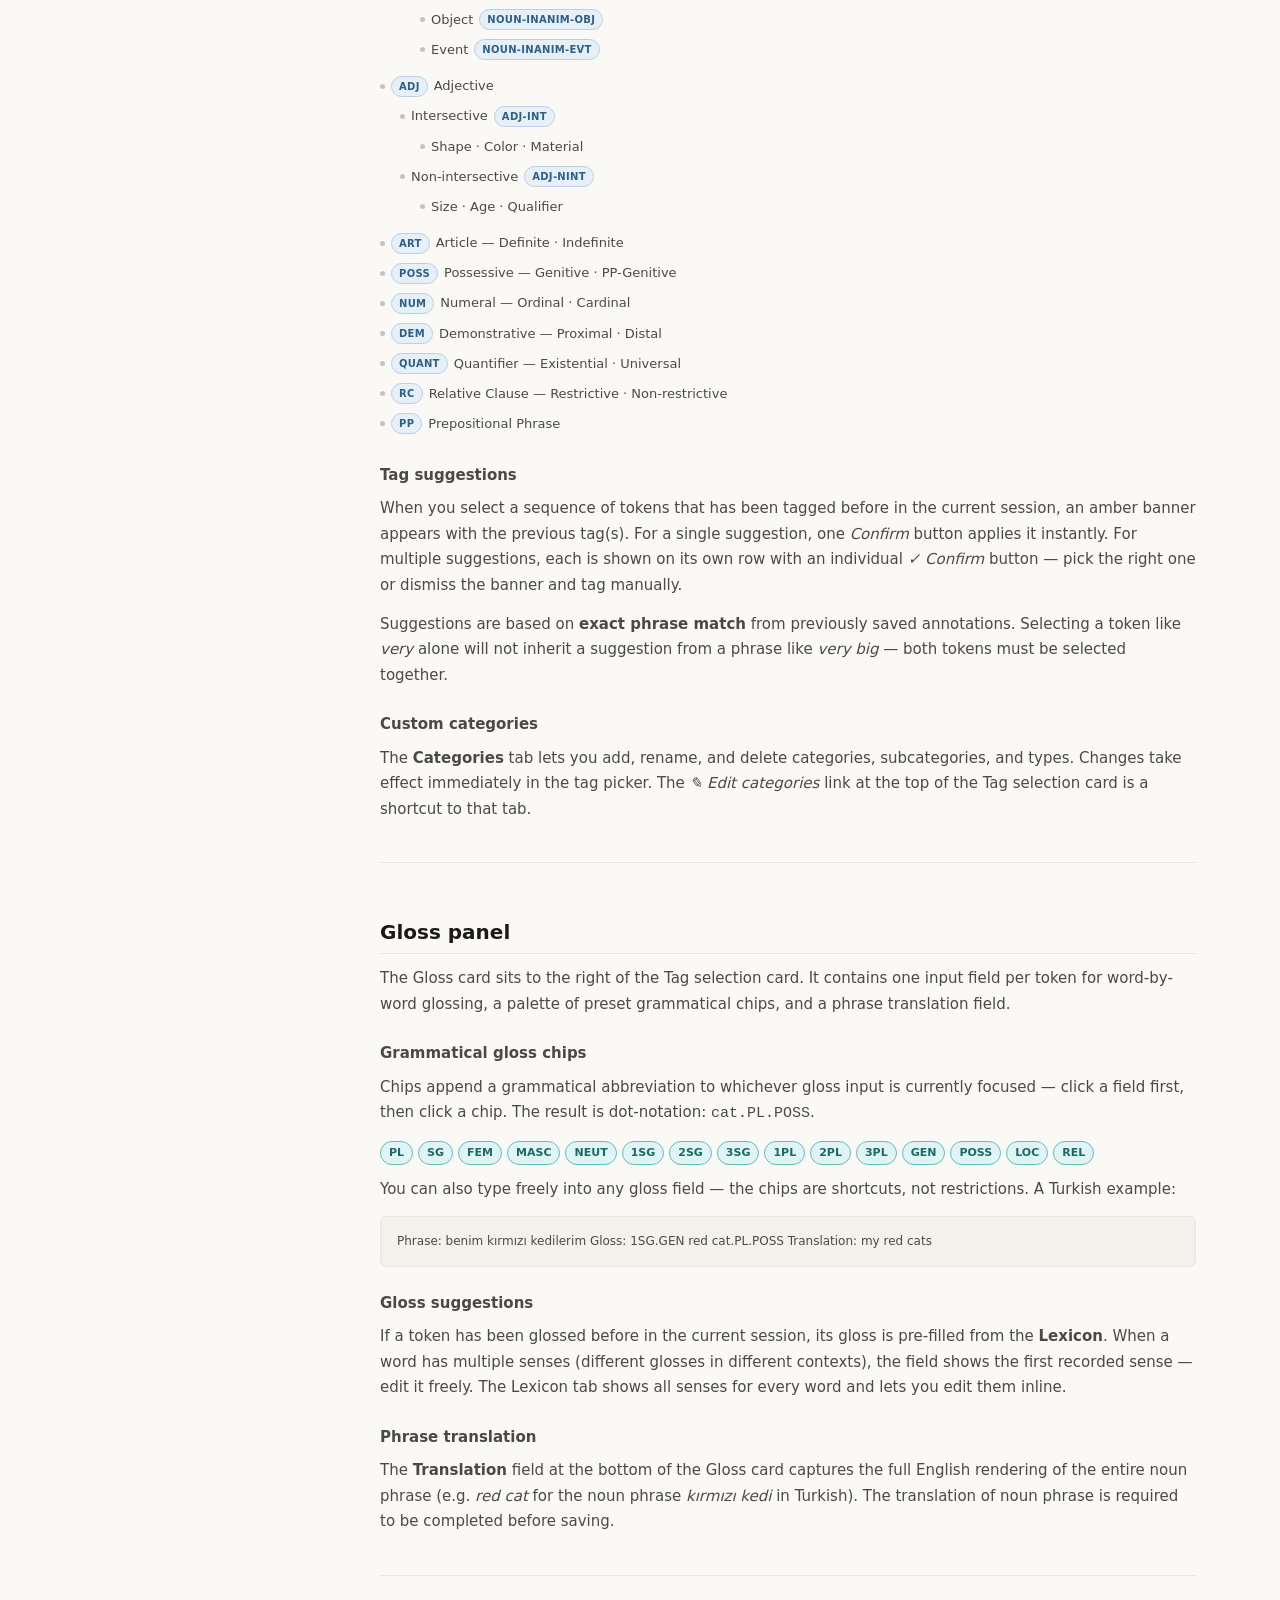
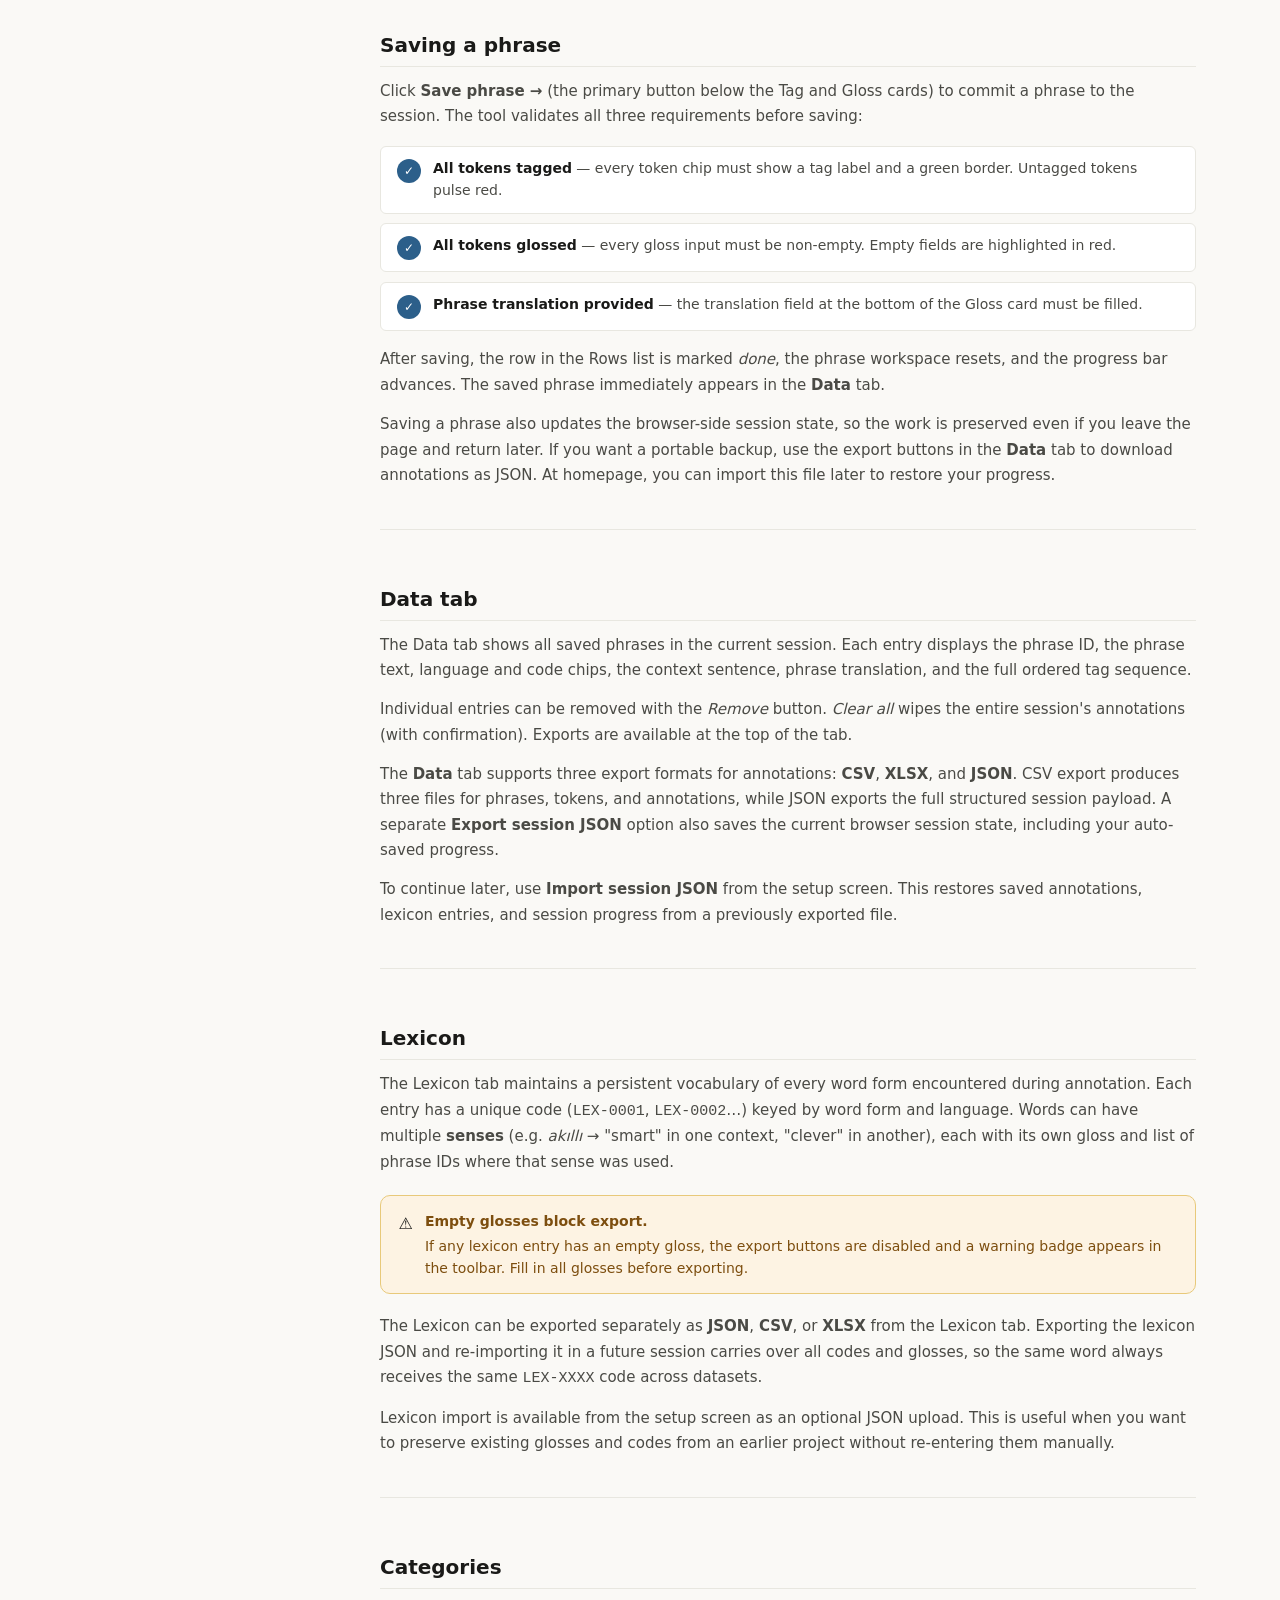
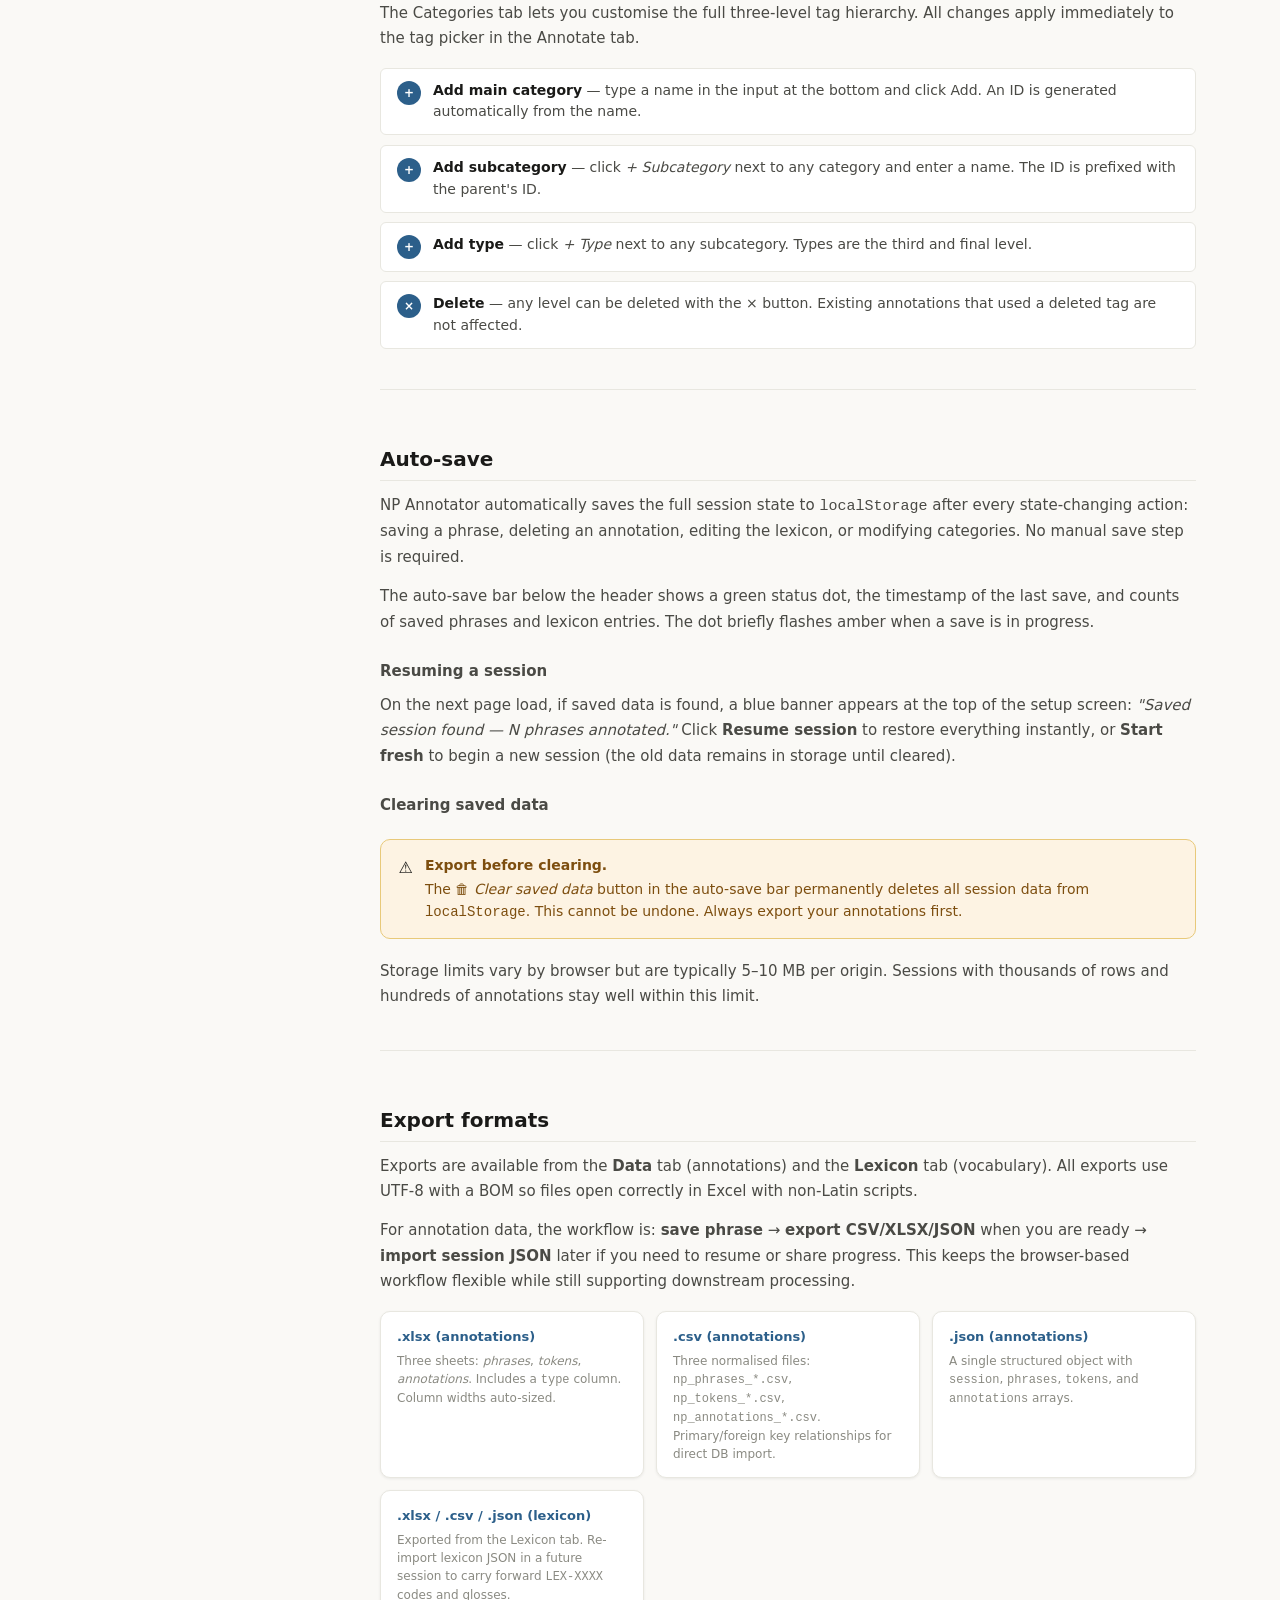
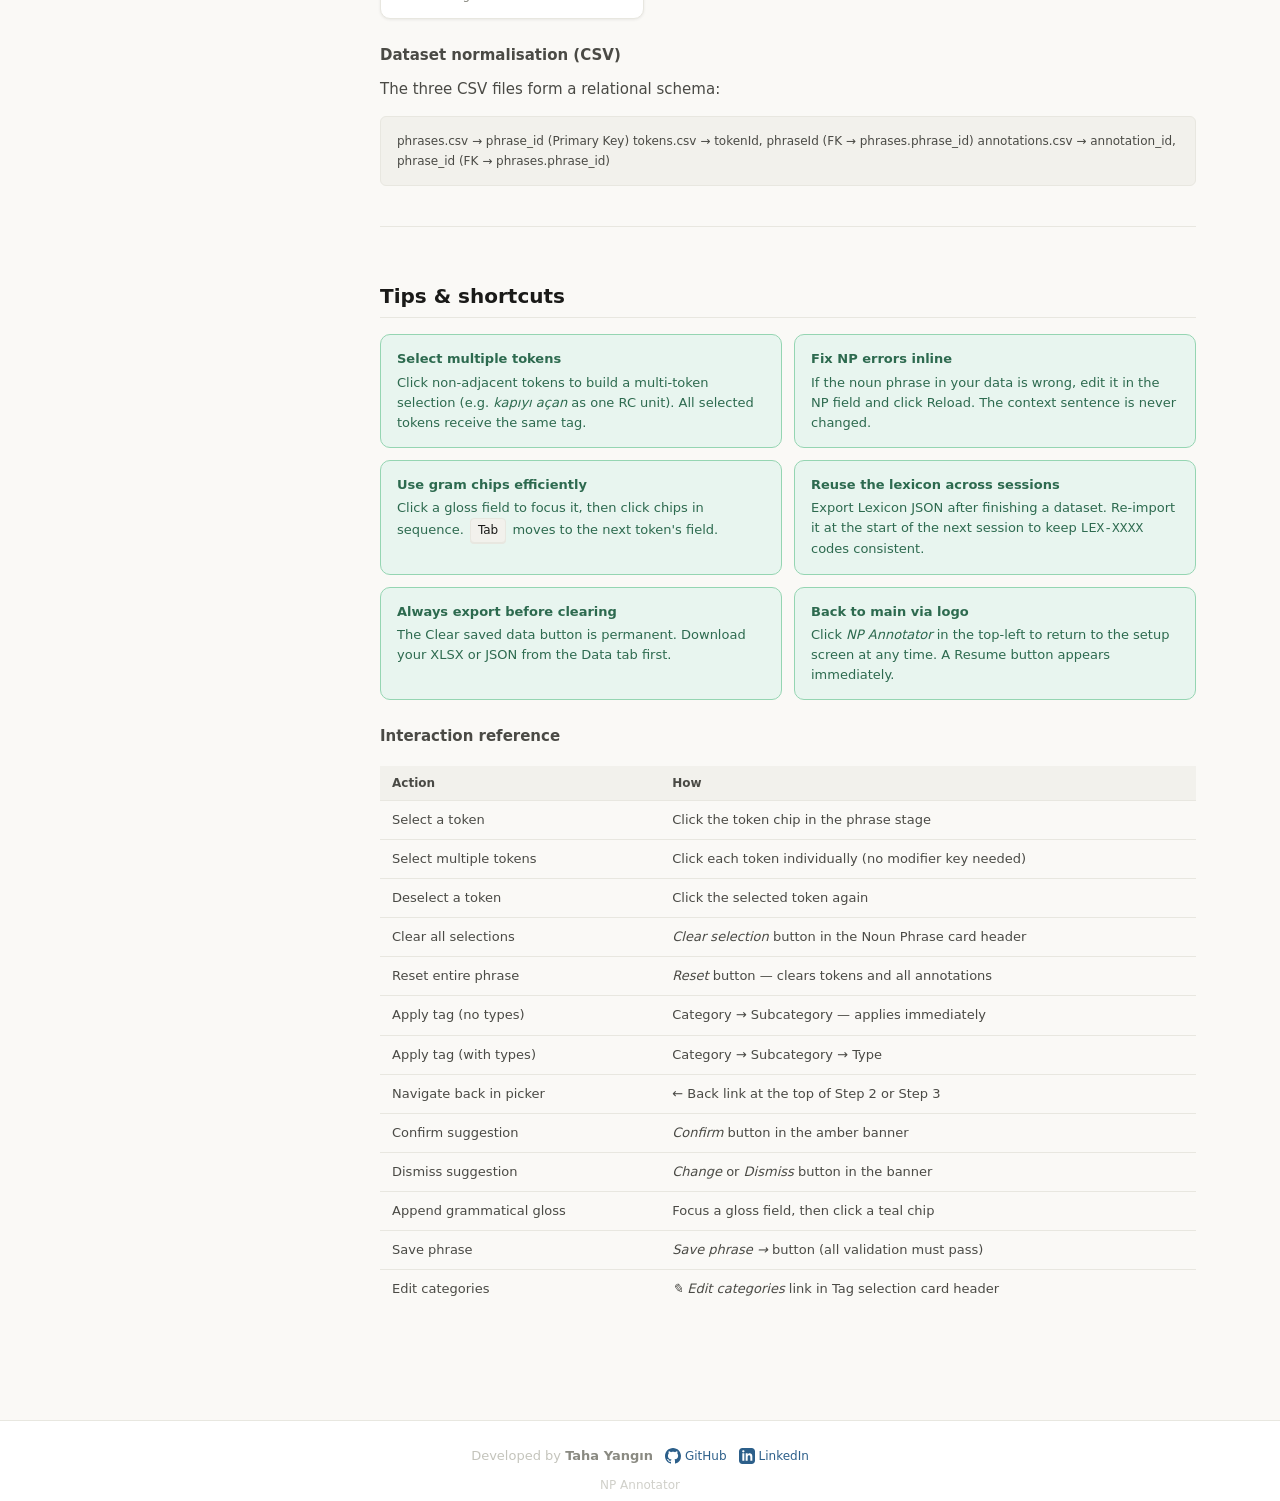
==== commit 1eb28977: "Updade: Catalan Reference CSV added" ====
--- a/docs.html
+++ b/docs.html
@@ -37,6 +37,7 @@
     <a href="#upload"   class="sidebar-link">Upload a file</a>
     <a href="#columns"  class="sidebar-link">Map columns</a>
     <a href="#session"  class="sidebar-link">Session settings</a>
+    <a href="#pretrained-datasets" class="sidebar-link">Pretrained datasets</a>
 
     <div class="sidebar-heading">Annotation</div>
     <a href="#annotate" class="sidebar-link">Annotate page</a>
@@ -268,6 +269,45 @@
         If you have unsaved annotation progress on the current phrase it will be lost, but all previously
         <em>saved</em> phrases remain intact.
       </p>
+      <p>
+        For continuity across devices or later work, you can also export your session as a JSON file from the
+        <strong>Data</strong> tab. The same file can be re-imported from the upload area on the setup screen to
+        restore annotations, lexicon entries, and current progress.
+      </p>
+    </section>
+
+    <hr class="divider">
+
+    <!-- ── Pretagged datasets ── -->
+    <section class="doc-section" id="pretrained-datasets">
+      <h2 class="section-title">Pretagged datasets</h2>
+      <p>
+        NP Annotator can optionally load a <strong>read-only reference dataset</strong> before you begin annotating.
+        This is useful when you want tag suggestions while you work, without importing a saved session or mixing
+        reference data into your actual annotation output.
+      </p>
+      <p>
+        On the setup screen, you will see a dropdown labeled <em> pretagged dataset</em>.
+        You can leave it on <em>— none —</em> for a normal session, or choose one of the bundled options for different languages such as
+        English, Turkish, Spanish and Catalan. The selected file is used only to surface suggestions during tagging.
+      </p>
+
+      <div class="callout tip">
+        <span class="callout-icon">✦</span>
+        <div class="callout-body">
+          <strong>Reference-only behavior.</strong>
+          These datasets are never merged into the active session, never appear in saved session snapshots,
+          and never change your exported annotations unless you actively accept or edit a suggestion while tagging.
+        </div>
+      </div>
+
+
+      <h3 class="subsection-title">How suggestions work</h3>
+      <p>
+        When a selected token sequence matches a phrase in the reference file, an amber suggestion banner appears.
+        You can confirm it immediately, dismiss it, or tag manually. This makes the feature a lightweight assistive
+        layer rather than a replacement for annotation.
+      </p>
     </section>
 
     <hr class="divider">
@@ -460,6 +500,11 @@
         After saving, the row in the Rows list is marked <em>done</em>, the phrase workspace resets,
         and the progress bar advances. The saved phrase immediately appears in the <strong>Data</strong> tab.
       </p>
+      <p>
+        Saving a phrase also updates the browser-side session state, so the work is preserved even if you leave
+        the page and return later. If you want a portable backup, use the export buttons in the <strong>Data</strong>
+        tab to download annotations as JSON. At homepage, you can import this file later to restore your progress.
+      </p>
     </section>
 
     <hr class="divider">
@@ -475,6 +520,16 @@
       <p>
         Individual entries can be removed with the <em>Remove</em> button. <em>Clear all</em> wipes
         the entire session's annotations (with confirmation). Exports are available at the top of the tab.
+      </p>
+      <p>
+        The <strong>Data</strong> tab supports three export formats for annotations: <strong>CSV</strong>,
+        <strong>XLSX</strong>, and <strong>JSON</strong>. CSV export produces three files for phrases, tokens,
+        and annotations, while JSON exports the full structured session payload. A separate <strong>Export session JSON</strong>
+        option also saves the current browser session state, including your auto-saved progress.
+      </p>
+      <p>
+        To continue later, use <strong>Import session JSON</strong> from the setup screen. This restores saved
+        annotations, lexicon entries, and session progress from a previously exported file.
       </p>
     </section>
 
@@ -505,6 +560,10 @@
         <strong>XLSX</strong> from the Lexicon tab. Exporting the lexicon JSON and re-importing it
         in a future session carries over all codes and glosses, so the same word always receives
         the same <code>LEX-XXXX</code> code across datasets.
+      </p>
+      <p>
+        Lexicon import is available from the setup screen as an optional JSON upload. This is useful when you
+        want to preserve existing glosses and codes from an earlier project without re-entering them manually.
       </p>
     </section>
 
@@ -572,6 +631,11 @@
         <strong>Lexicon</strong> tab (vocabulary). All exports use UTF-8 with a BOM so files
         open correctly in Excel with non-Latin scripts.
       </p>
+      <p>
+        For annotation data, the workflow is: <strong>save phrase</strong> → <strong>export CSV/XLSX/JSON</strong>
+        when you are ready → <strong>import session JSON</strong> later if you need to resume or share progress.
+        This keeps the browser-based workflow flexible while still supporting downstream processing.
+      </p>
 
       <div class="export-cards">
         <div class="export-card">
@@ -592,7 +656,7 @@
         </div>
       </div>
 
-      <h3 class="subsection-title">Database normalisation (CSV)</h3>
+      <h3 class="subsection-title">Dataset normalisation (CSV)</h3>
       <p>The three CSV files form a relational schema:</p>
       <div class="code-block">
 phrases.csv  →  phrase_id  (Primary Key)
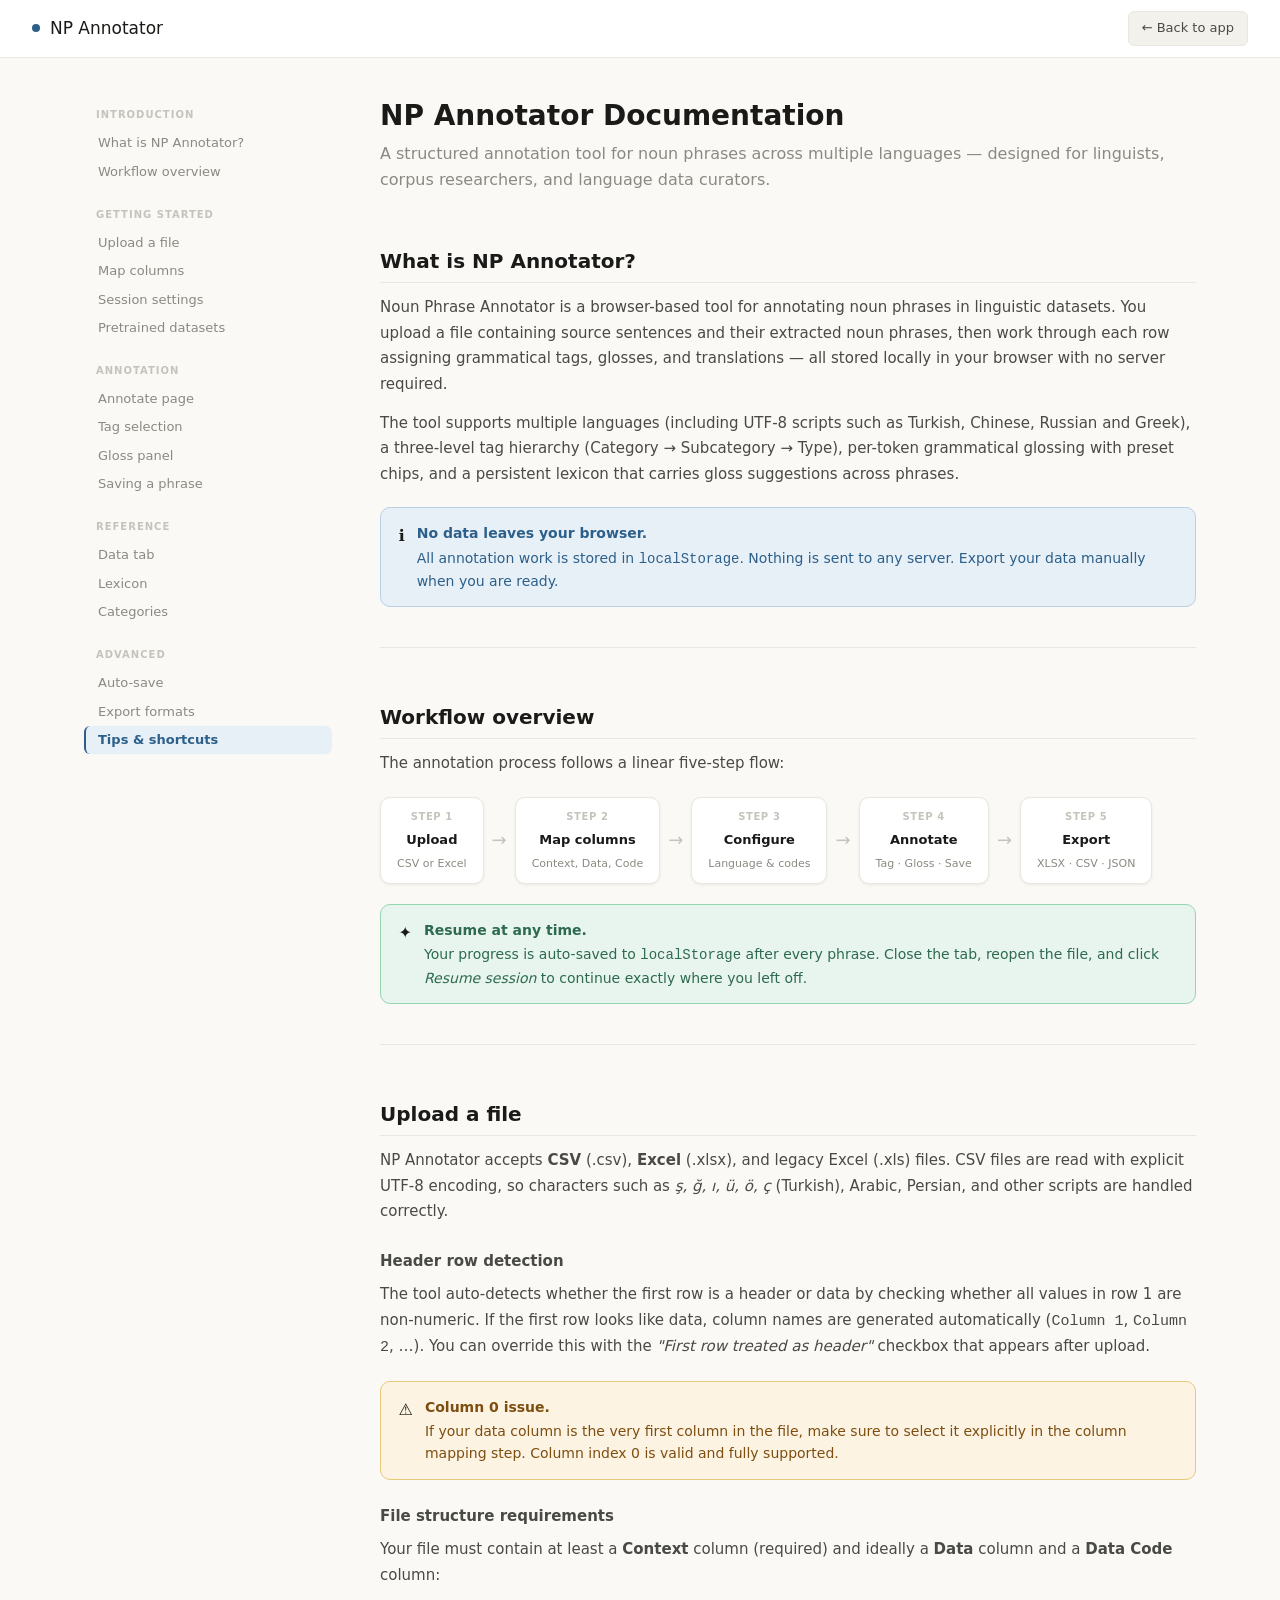
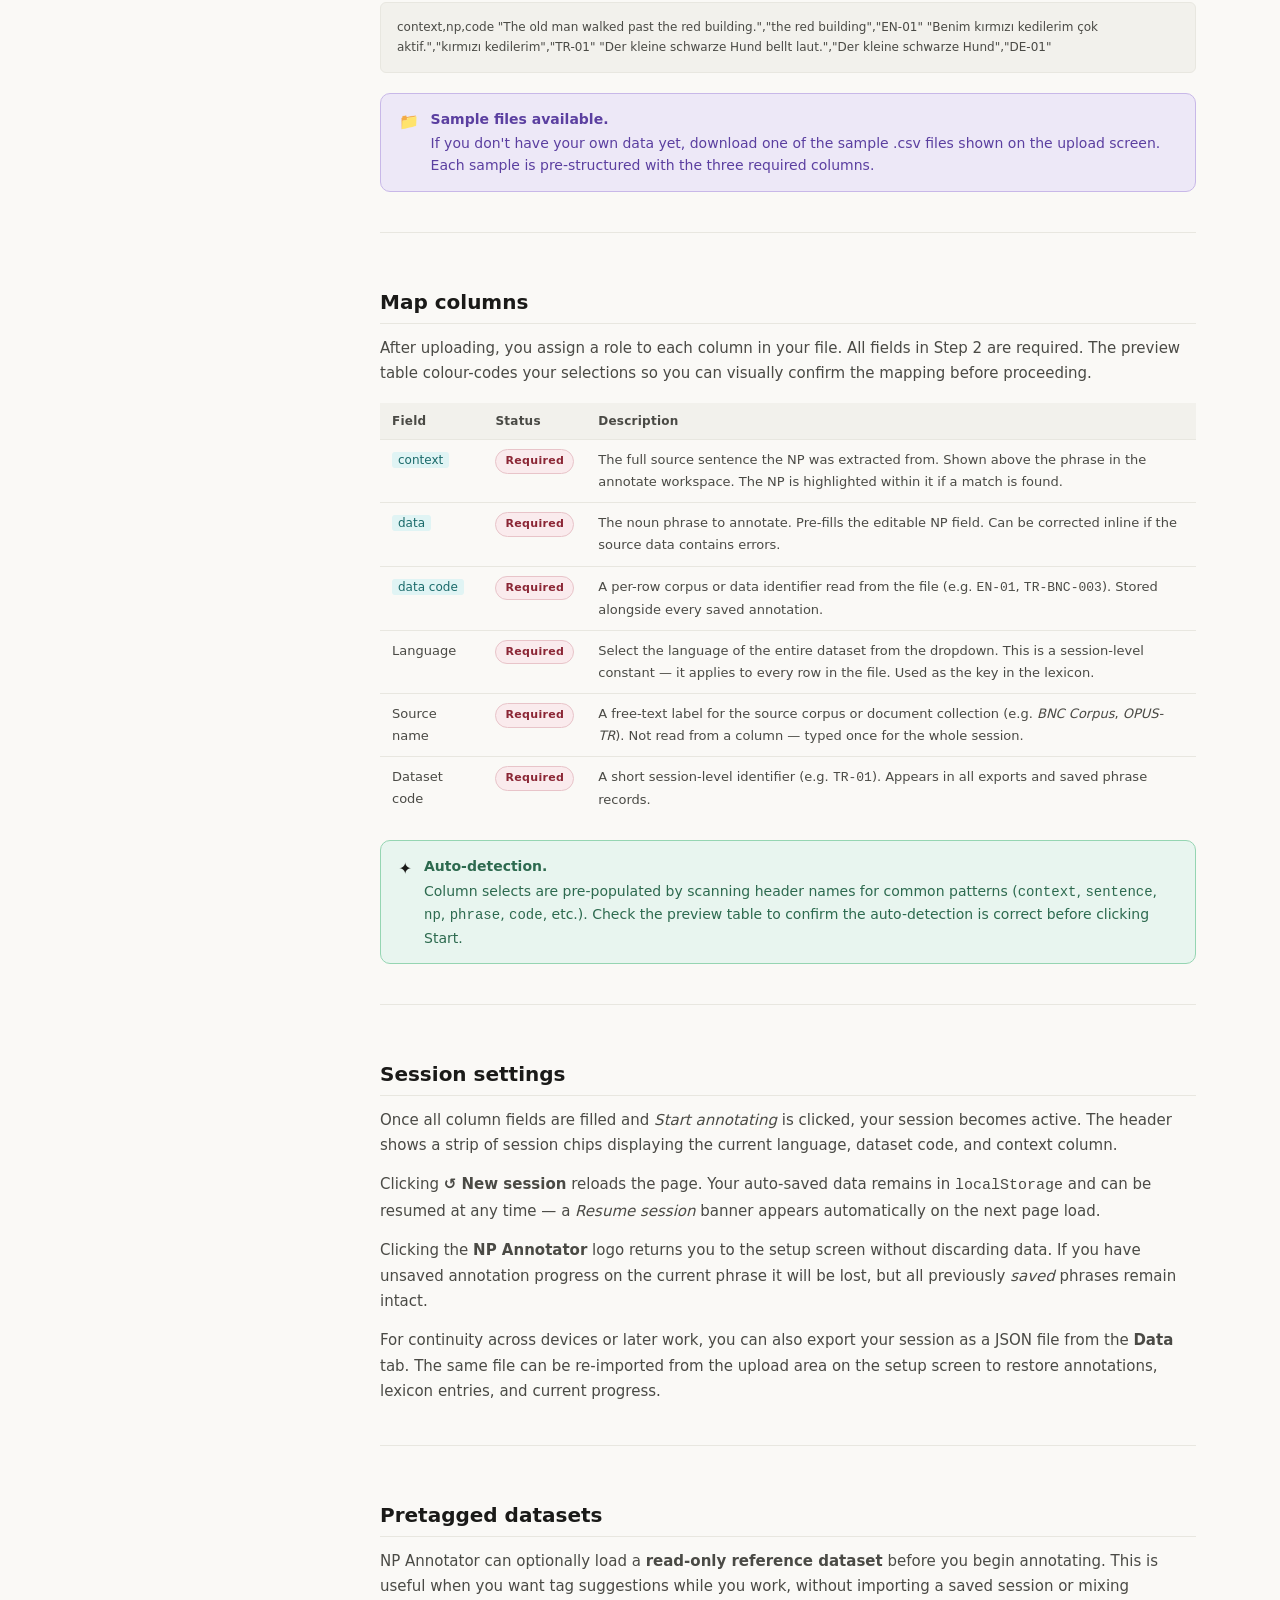
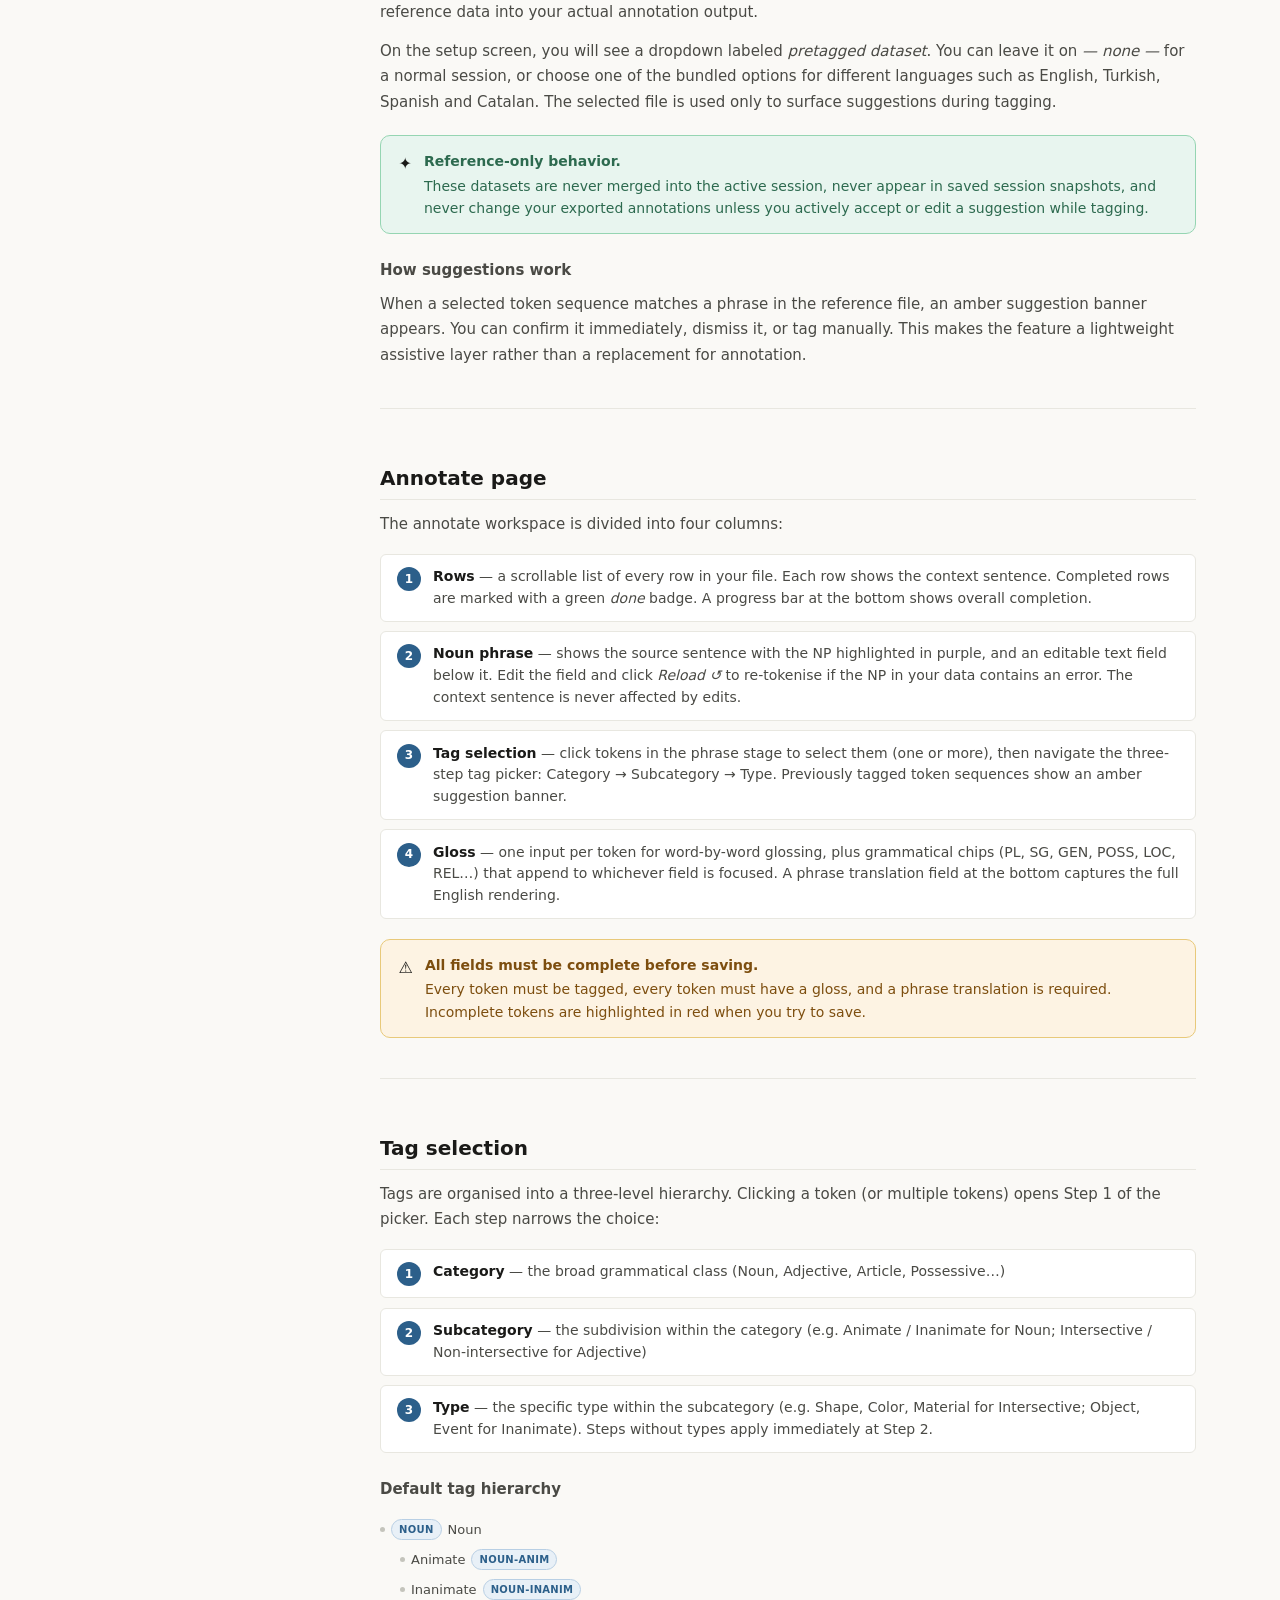
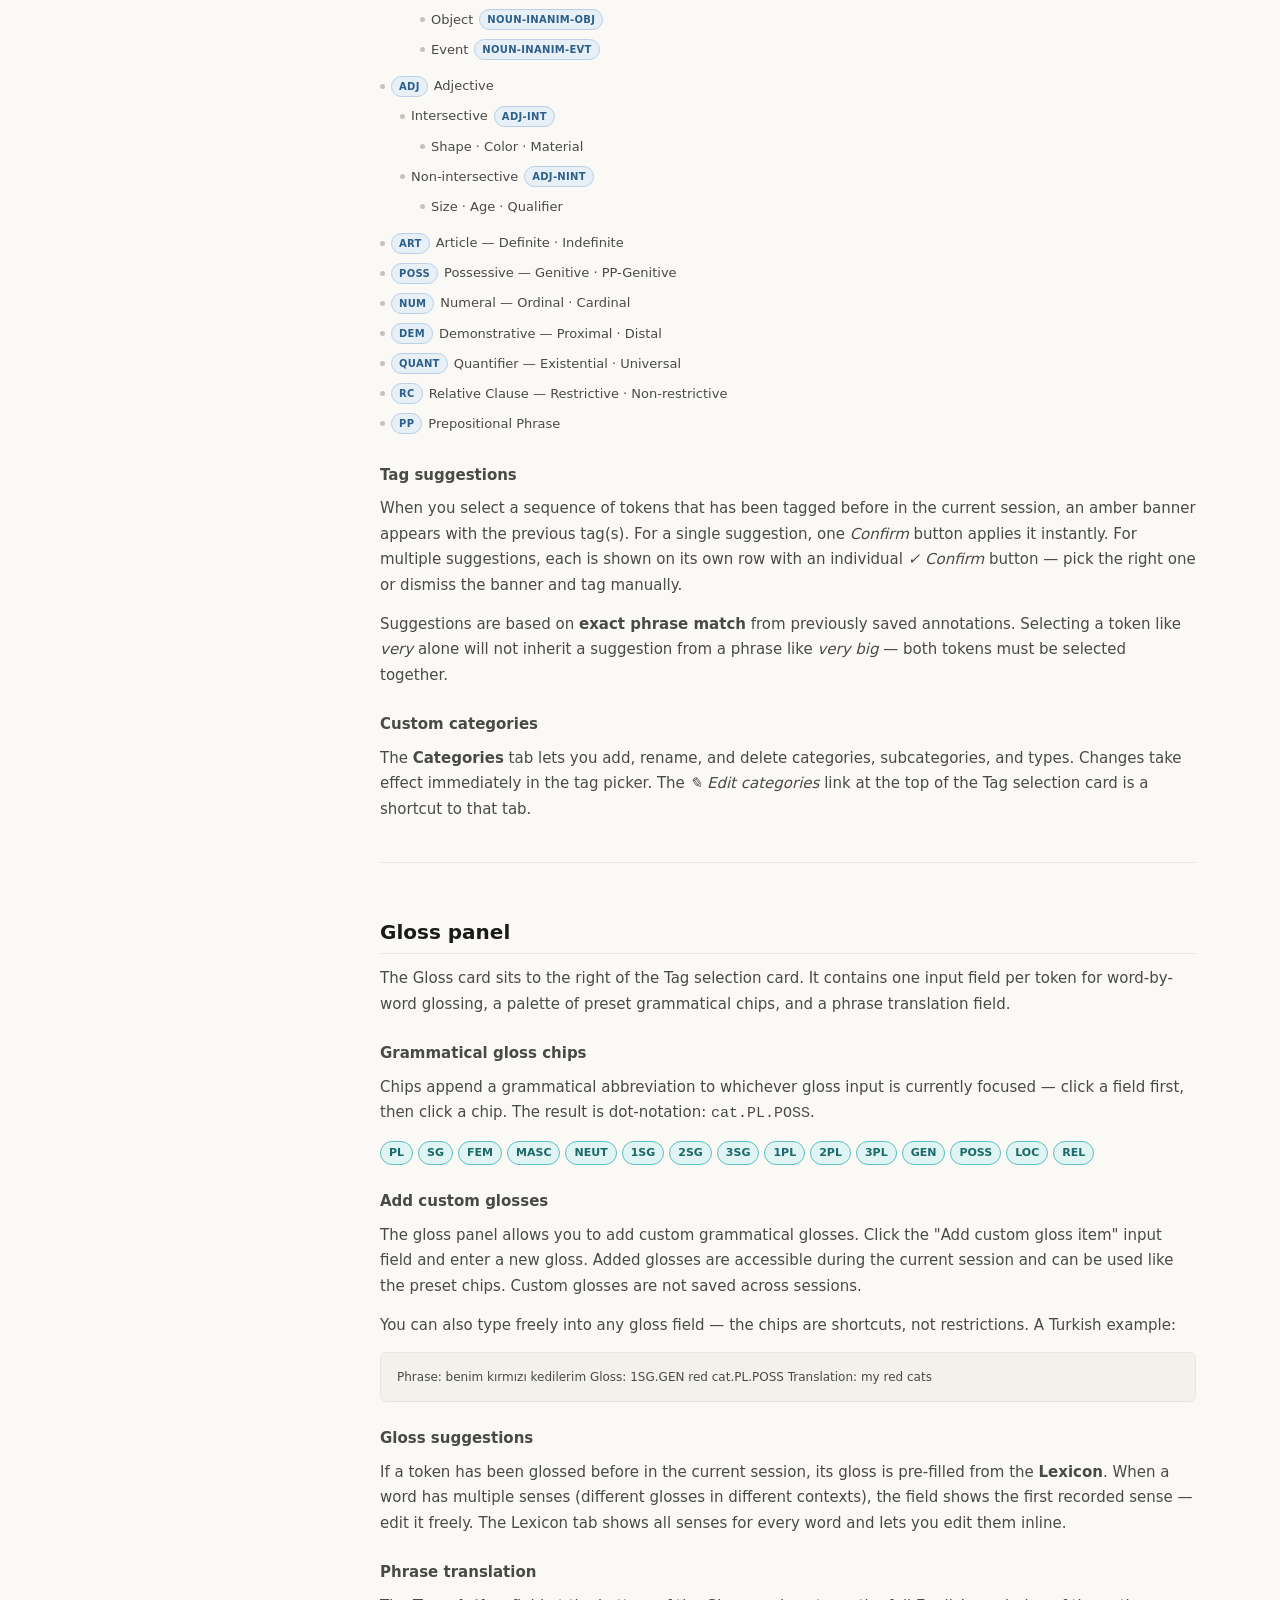
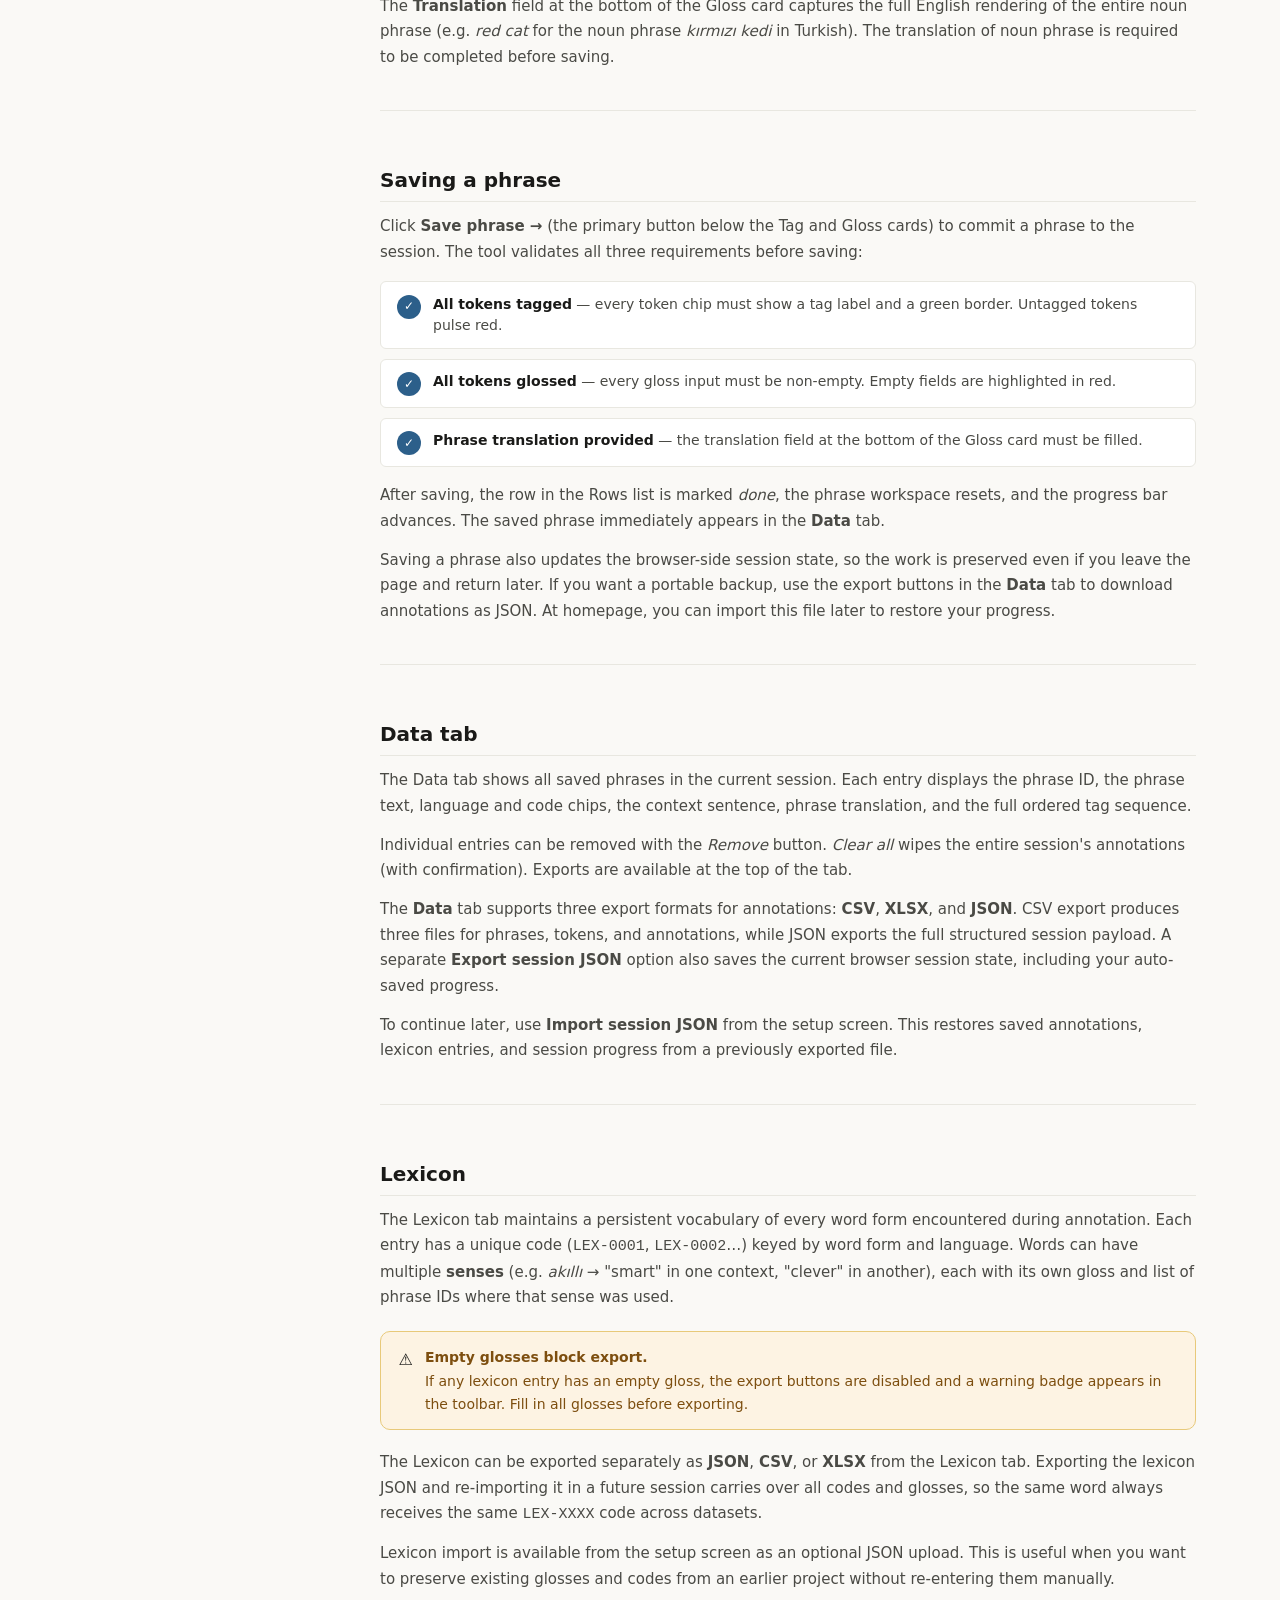
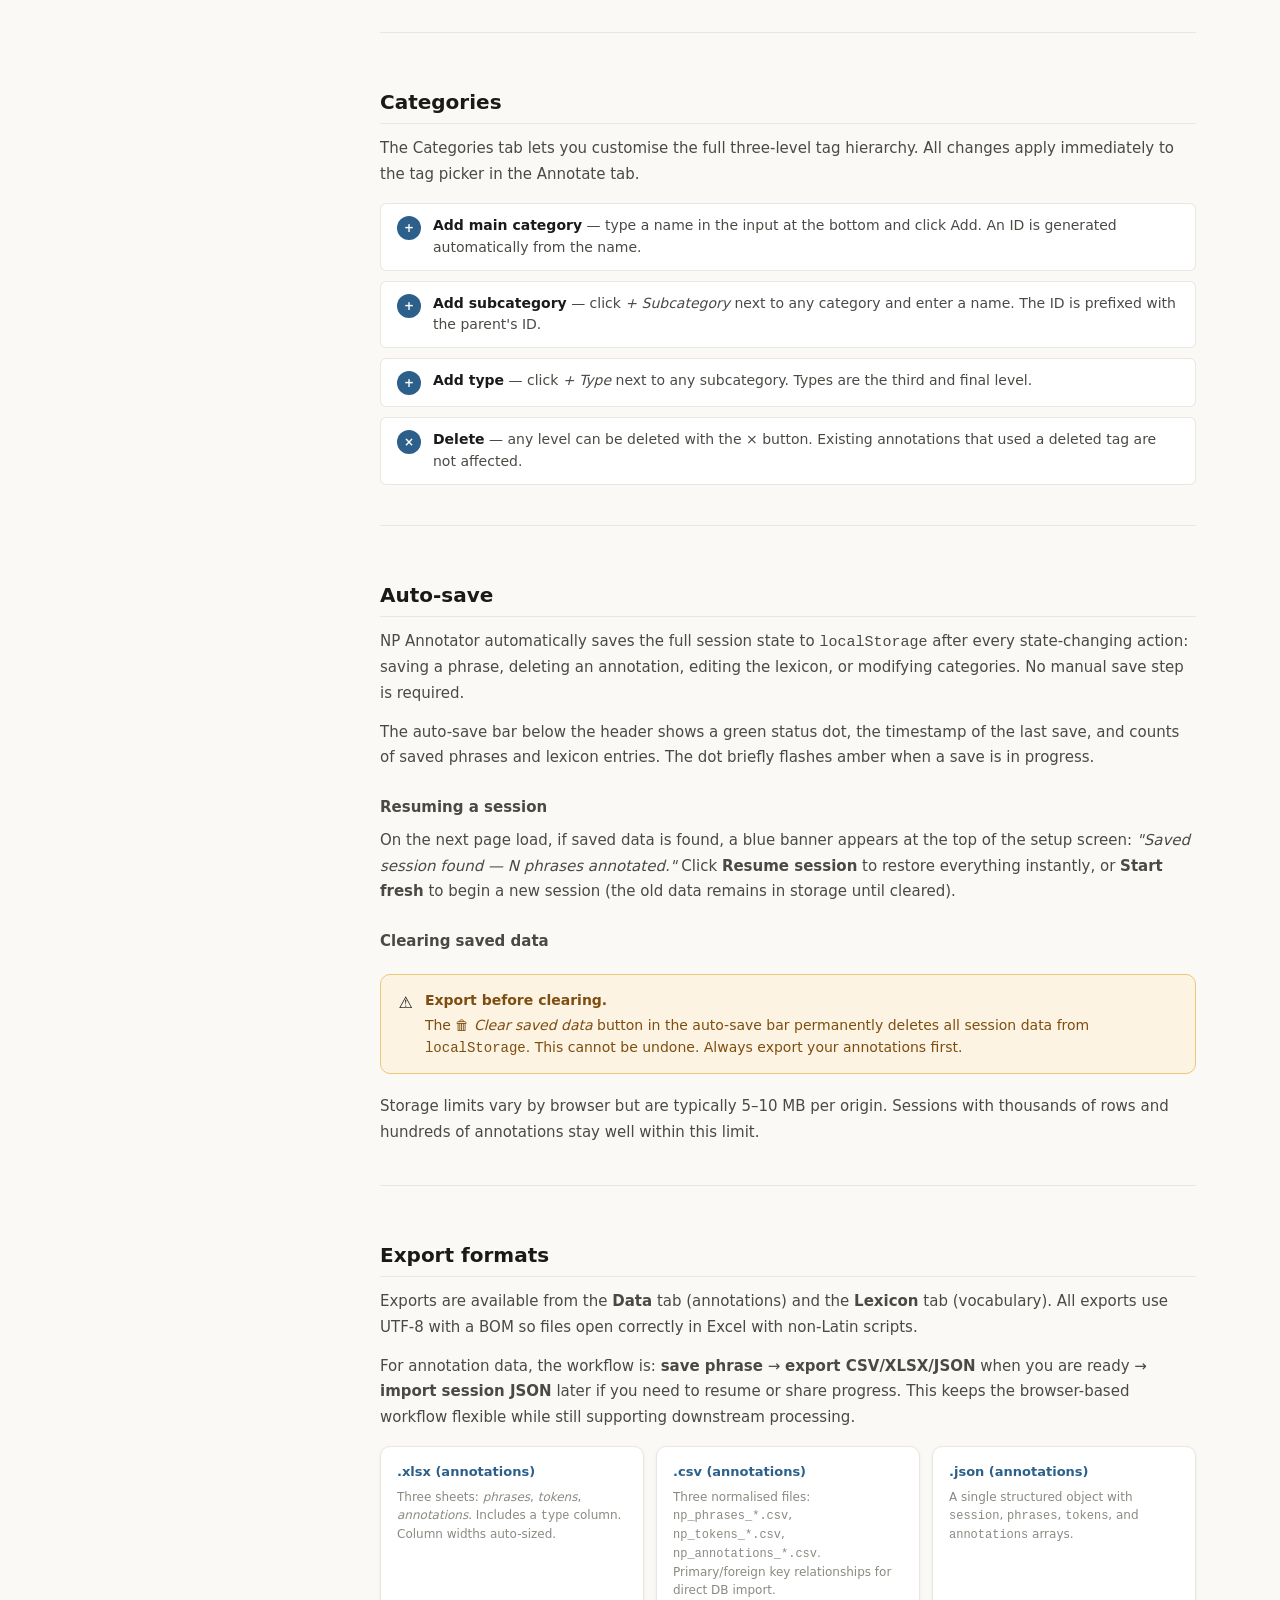
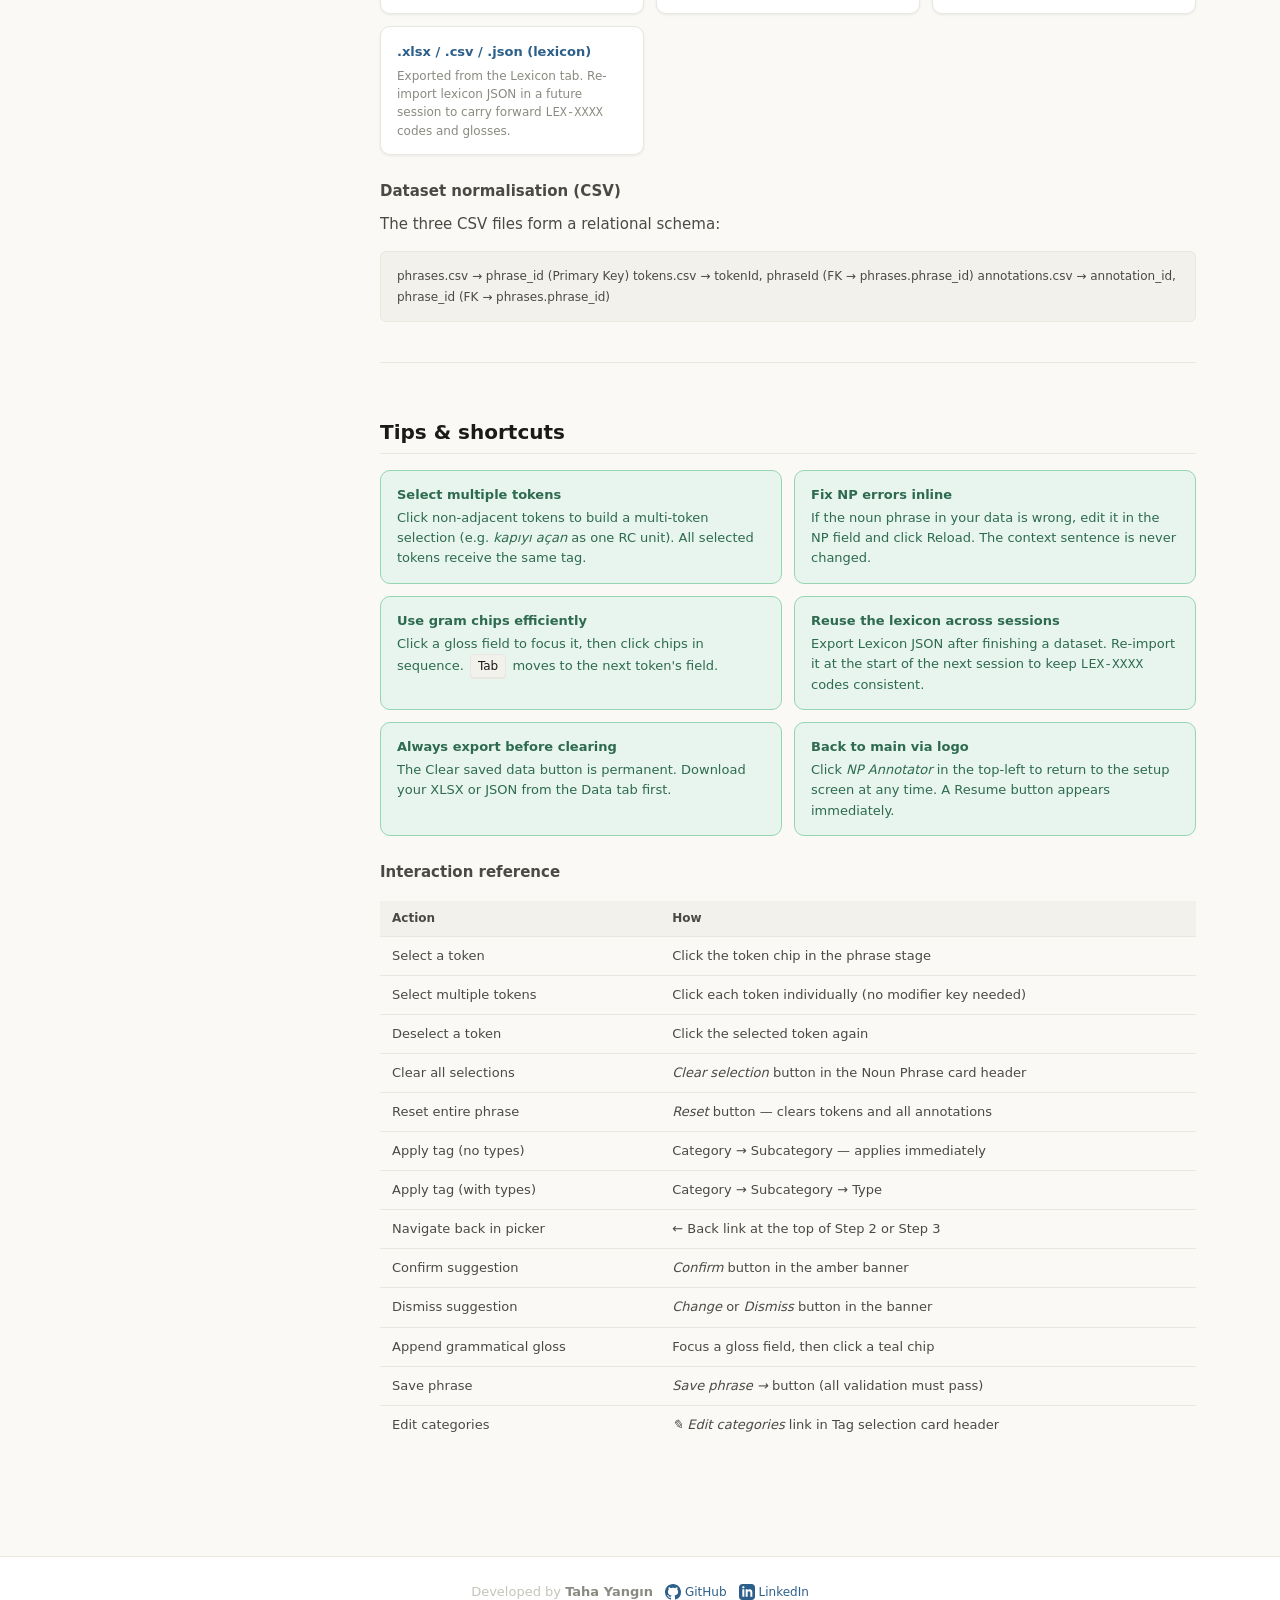
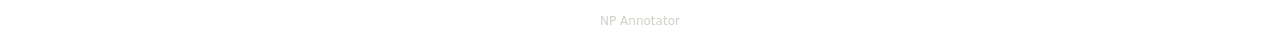
==== commit 70629567: "update: documentation update about custom gloss panel" ====
--- a/docs.html
+++ b/docs.html
@@ -456,6 +456,11 @@
         <span class="gram-chip-doc">LOC</span>
         <span class="gram-chip-doc">REL</span>
       </div>
+      
+      <h3 class="subsection-title">Add custom glosses</h3>
+      <p>
+        The gloss panel allows you to add custom grammatical glosses. Click the "Add custom gloss item" input field and enter a new gloss. Added glosses are accessible during the current session and can be used like the preset chips. Custom glosses are not saved across sessions.
+      </p>
 
       <p>
         You can also type freely into any gloss field — the chips are shortcuts, not restrictions.
